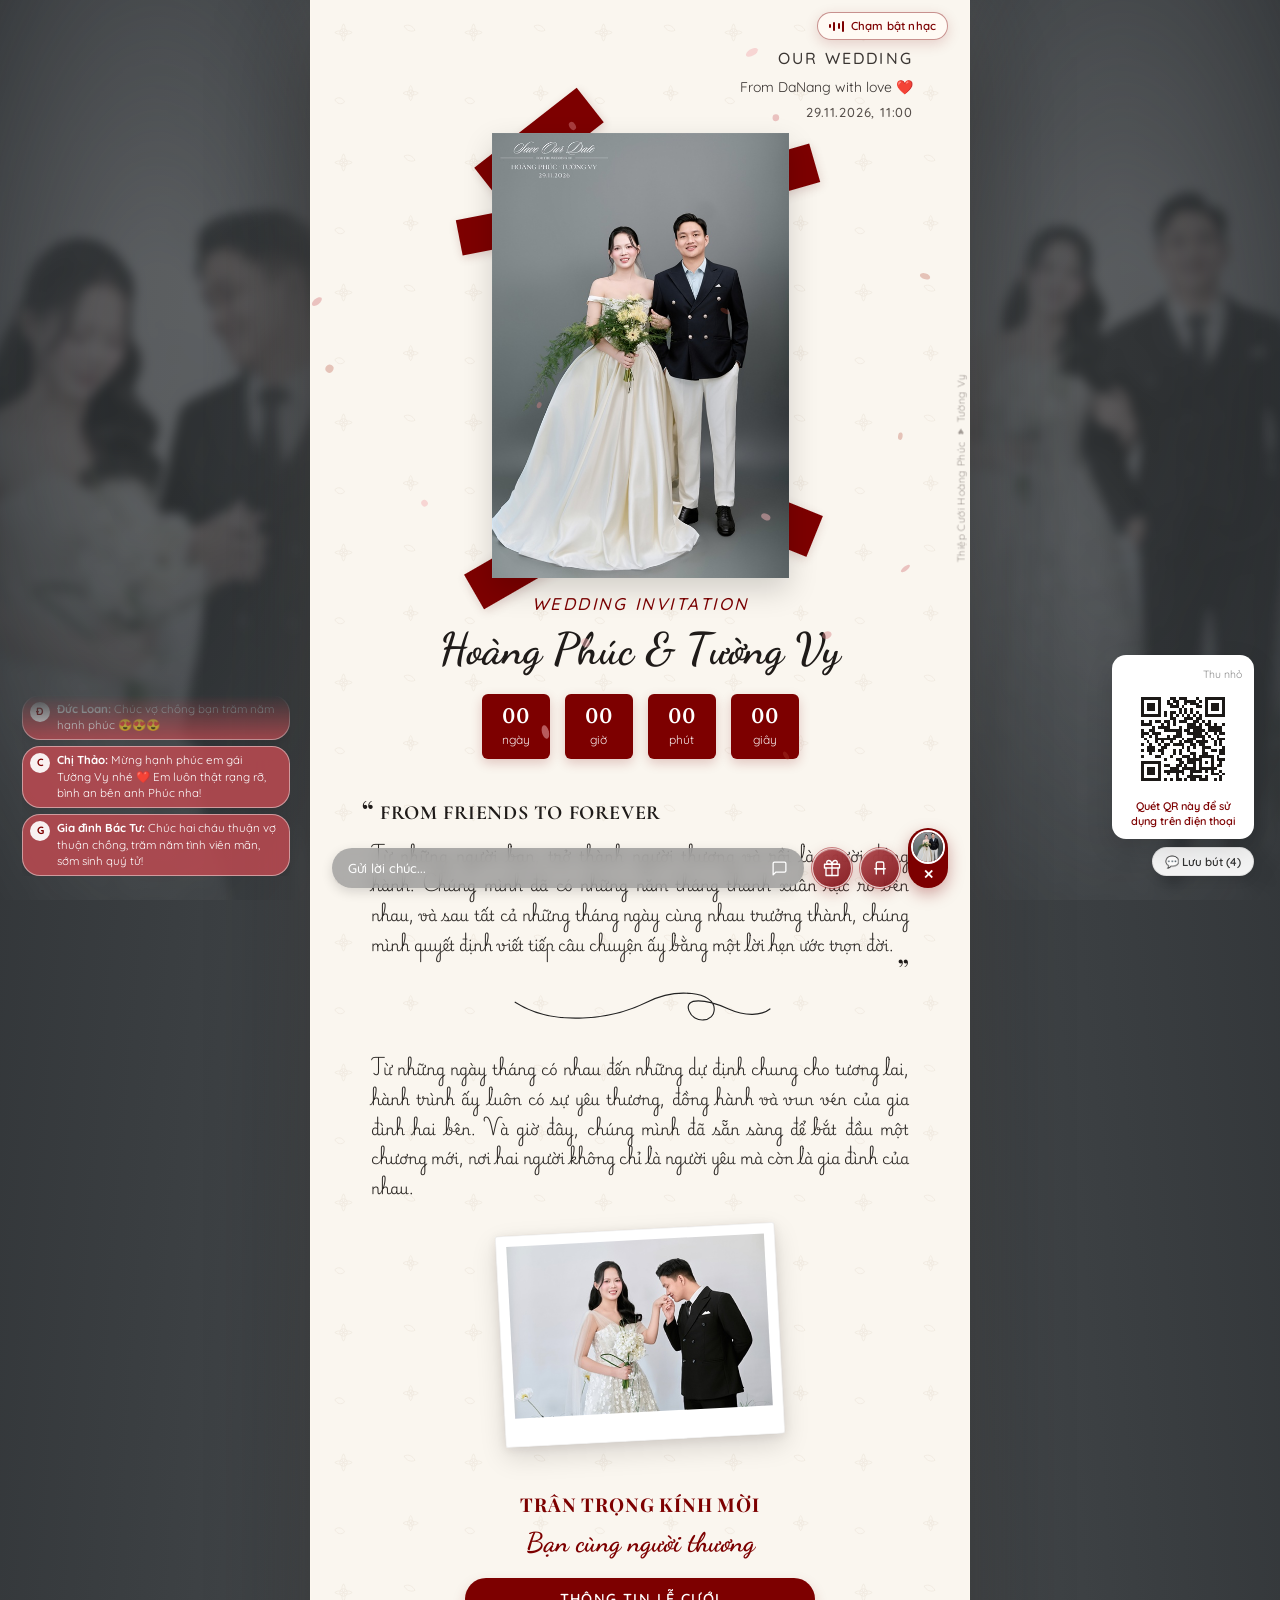
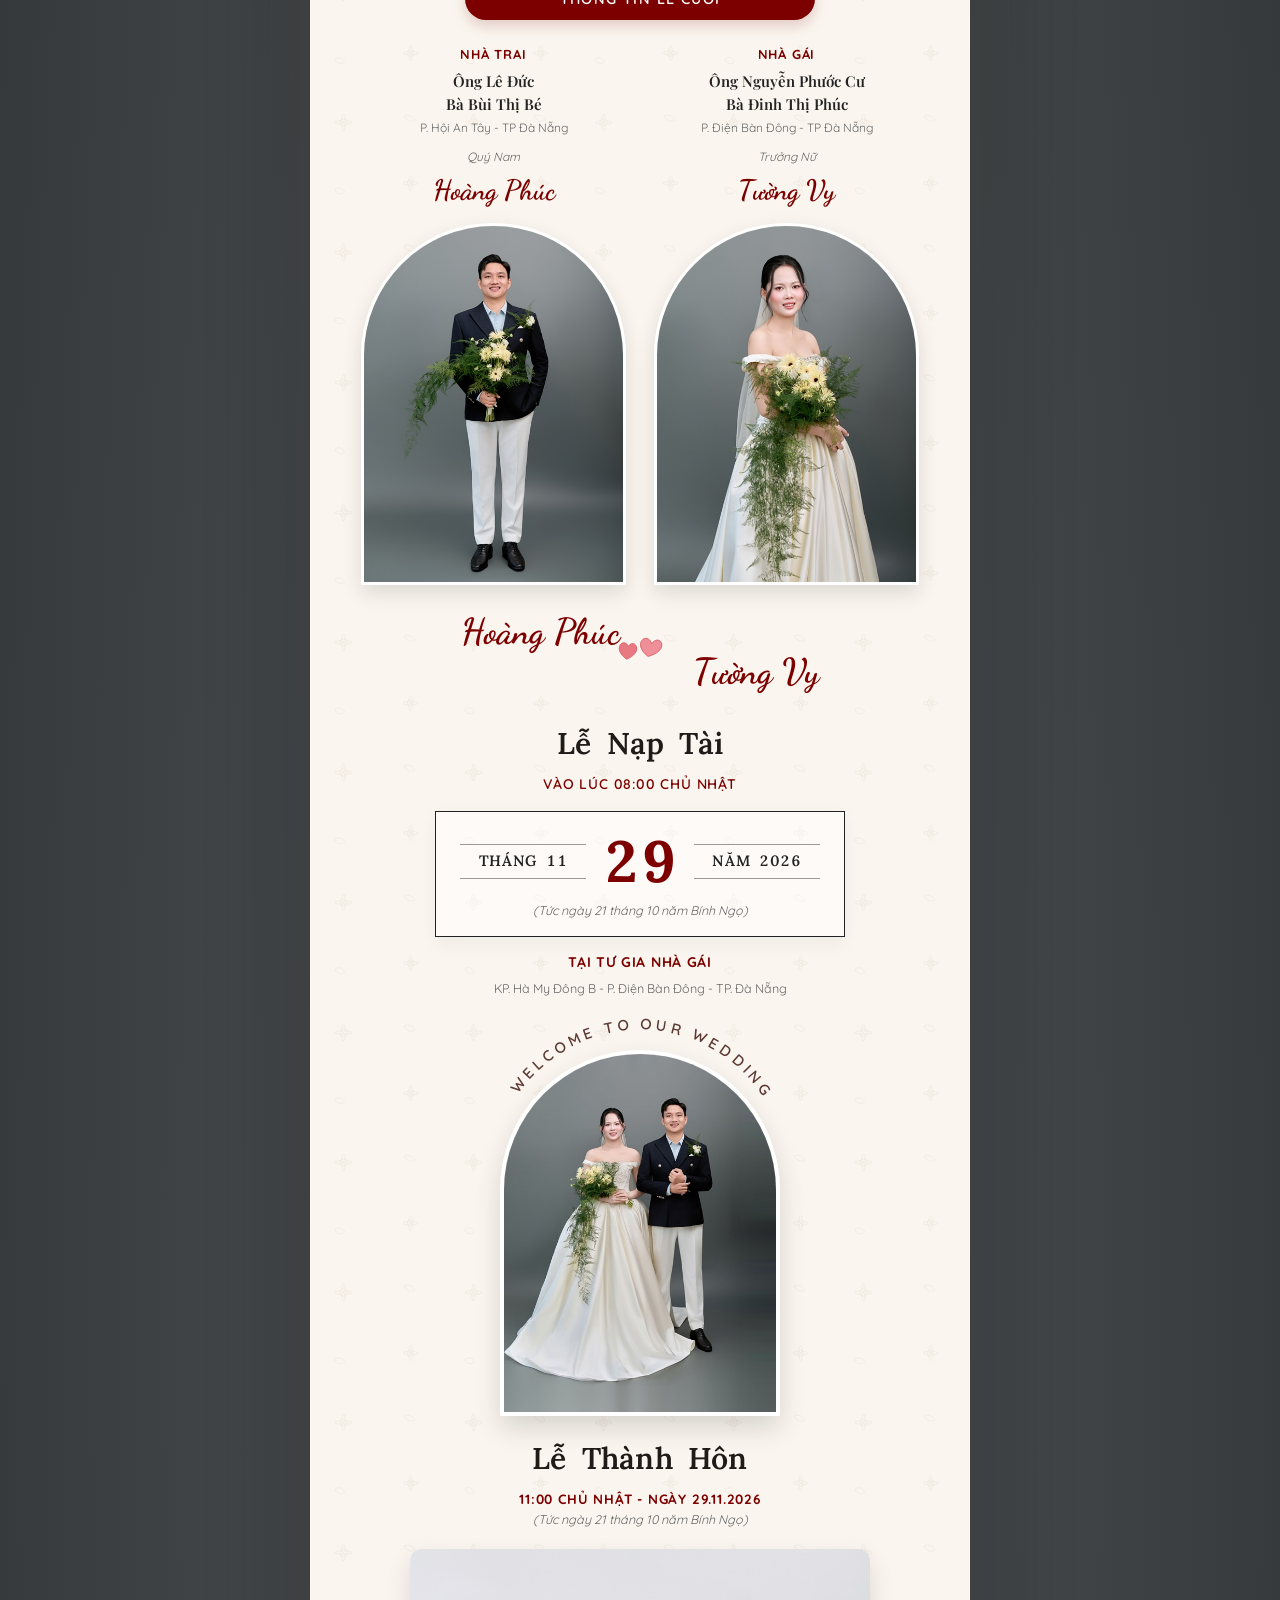
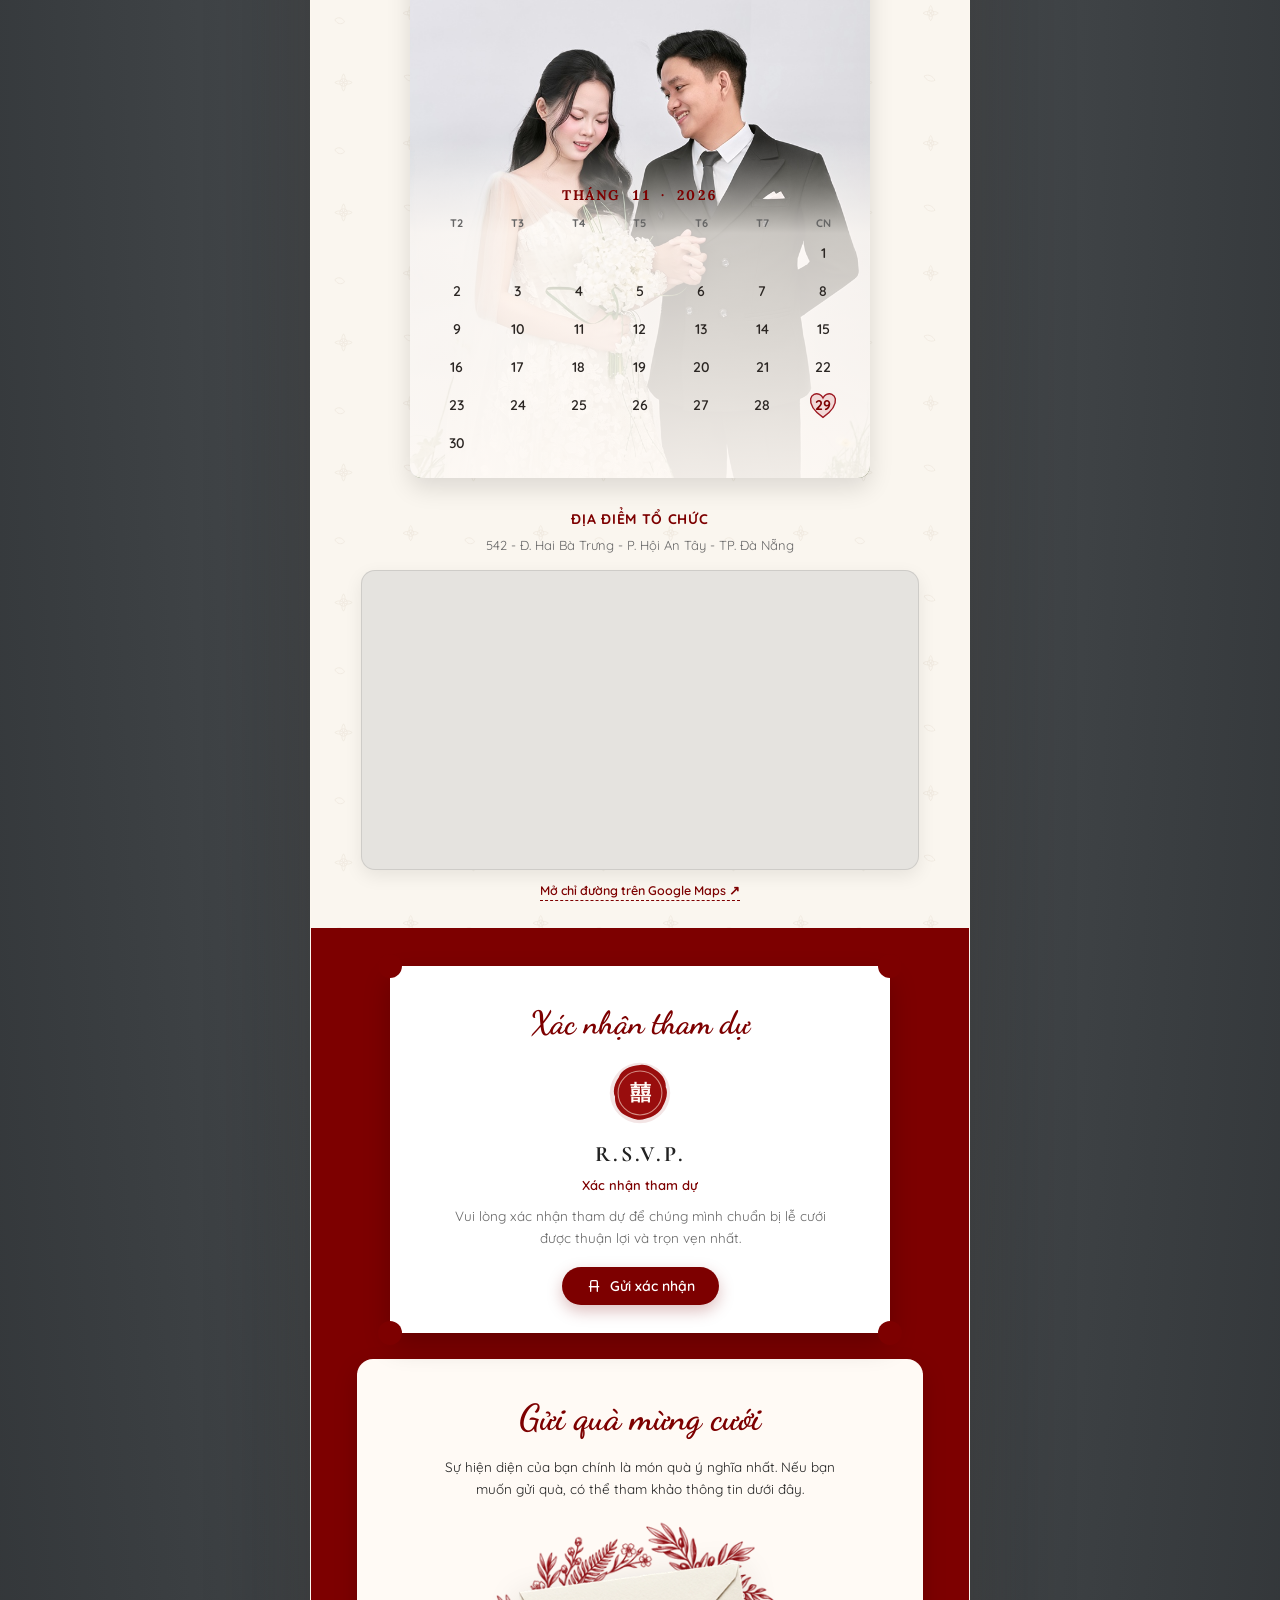
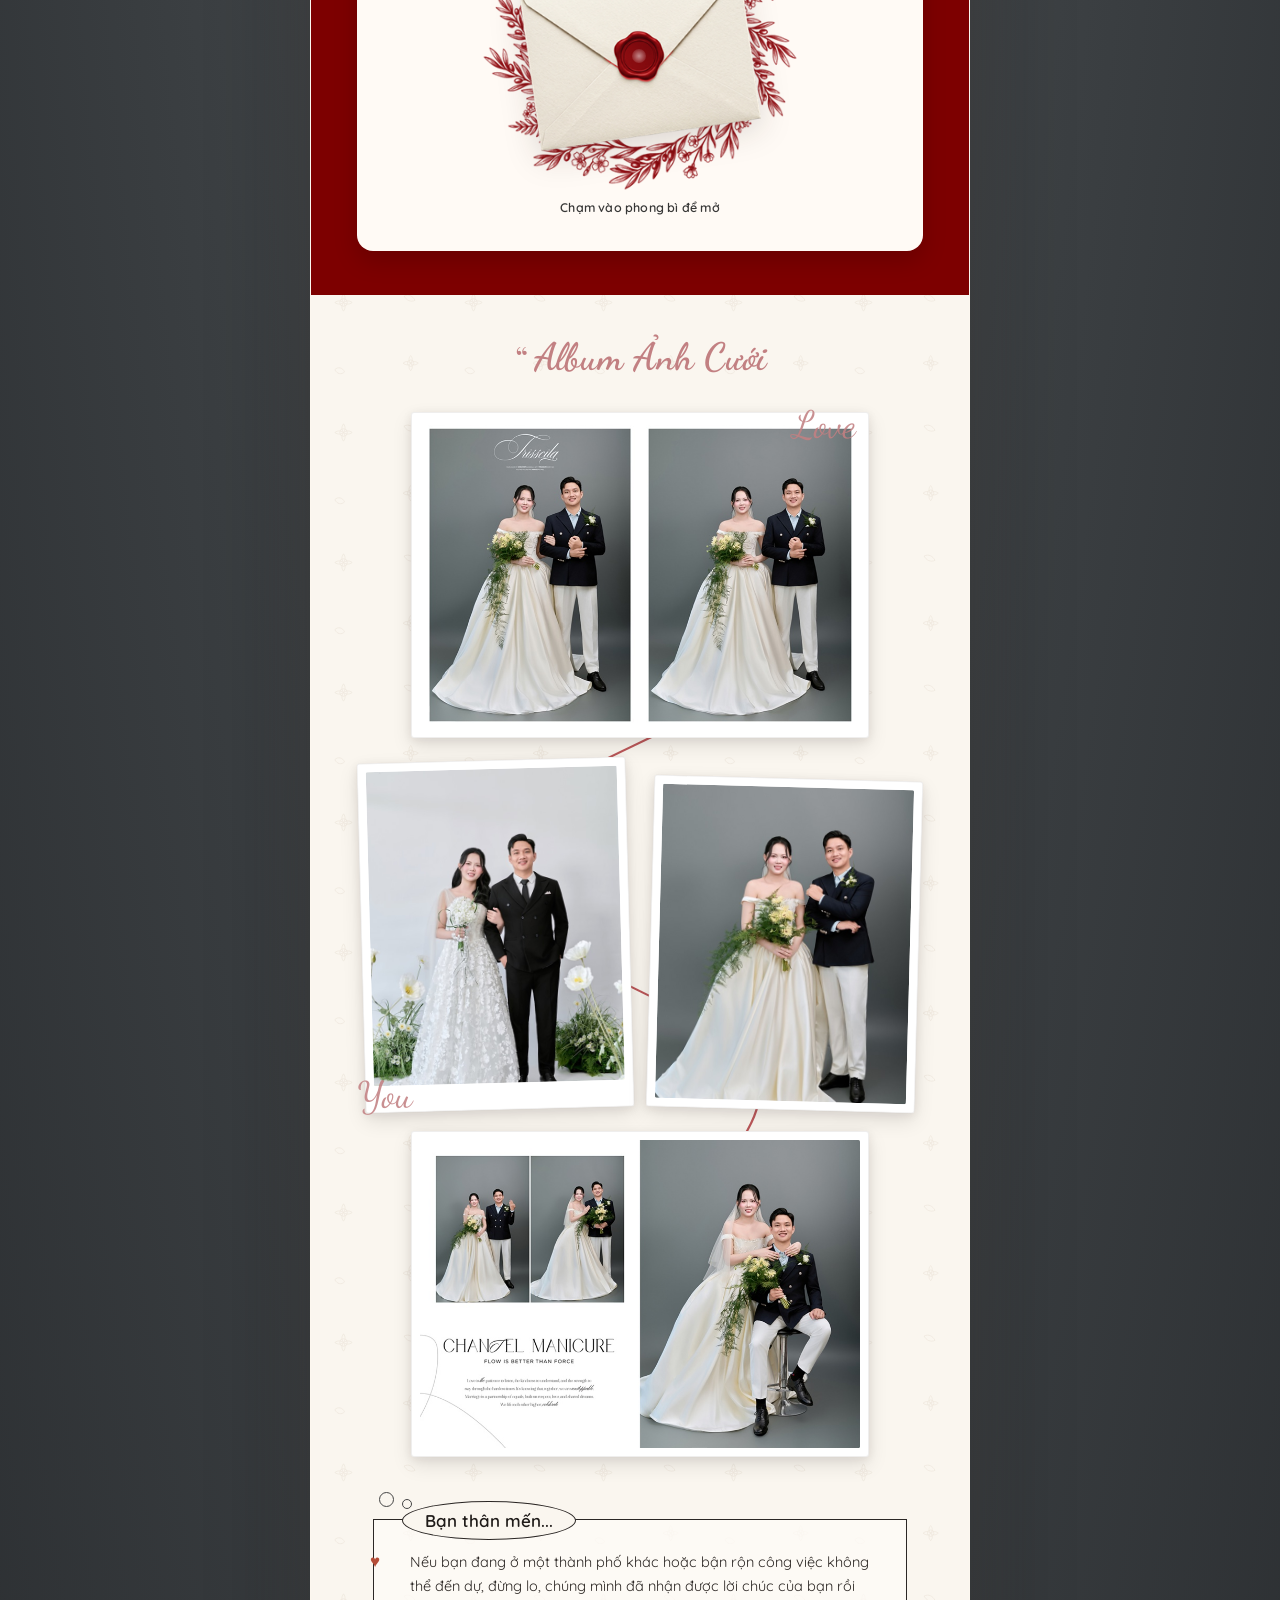
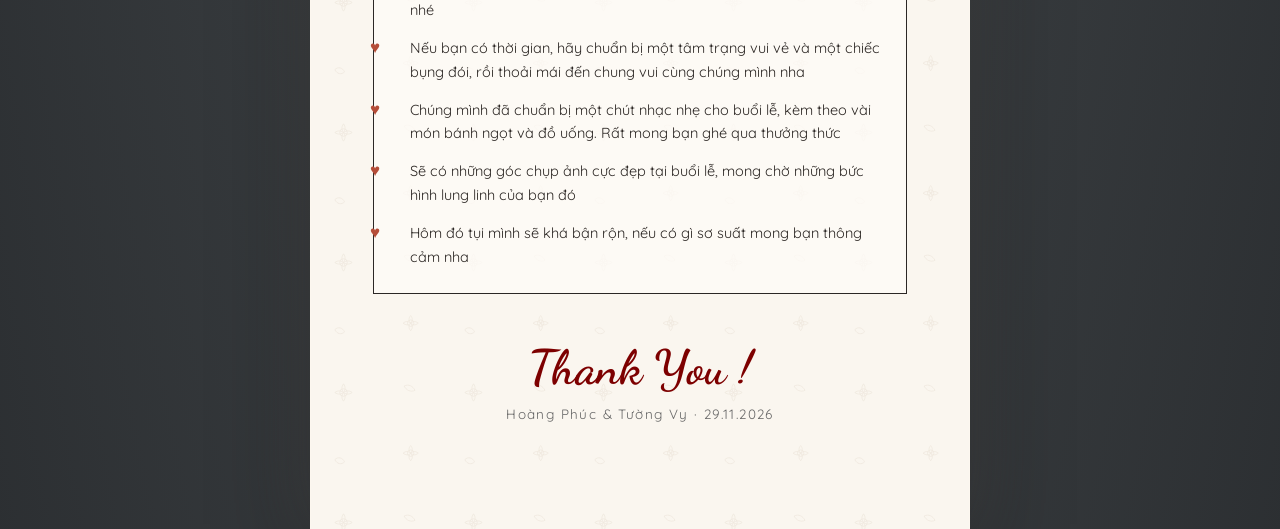
==== index.html @ e2a159fd "push" ====
<!DOCTYPE html>
<html lang="vi">
<head>
  <meta charset="UTF-8">
  <meta name="viewport" content="width=device-width, initial-scale=1.0">
  <title>Thiệp Cưới Online — Lê Hoàng Phúc & Nguyễn Thị Tường Vy</title>
  <meta name="description" content="Trân trọng kính mời bạn đến chung vui trong ngày trọng đại của Lê Hoàng Phúc & Nguyễn Thị Tường Vy.">
  <meta name="robots" content="noindex, nofollow, noarchive">

  <!-- Open Graph -->
  <meta property="og:type" content="website">
  <meta property="og:title" content="Wedding Invitation — Hoàng Phúc & Tường Vy">
  <meta property="og:description" content="Trân trọng kính mời bạn cùng người thương đến chung vui trong ngày hạnh phúc của chúng mình.">
  <meta property="og:image" content="assets/images/hero-anhnen-hd.jpg?v=20261115z20">
  <link rel="icon" type="image/svg+xml" href="data:image/svg+xml,%3Csvg xmlns='http://www.w3.org/2000/svg' viewBox='0 0 64 64'%3E%3Ccircle cx='32' cy='32' r='30' fill='%237d0000'/%3E%3Cpath d='M32 48 C18 39, 12 31, 13 23 C14 17, 20 14, 26 17 C29 18.5, 31 21, 32 23 C33 21, 35 18.5, 38 17 C44 14, 50 17, 51 23 C52 31, 46 39, 32 48 Z' fill='%23fffaf5'/%3E%3C/svg%3E">

  <!-- Google Fonts (Vietnamese-complete Editorial & Calligraphy set) -->
  <link rel="preconnect" href="https://fonts.googleapis.com">
  <link rel="preconnect" href="https://fonts.gstatic.com" crossorigin>
  <link href="https://fonts.googleapis.com/css2?family=Charm:wght@400;700&family=Cormorant+Garamond:ital,wght@0,400;0,500;0,600;0,700;1,400;1,600&family=Dancing+Script:wght@600;700&family=Lora:ital,wght@0,500;0,600;0,700;1,400&family=Playfair+Display:ital,wght@0,400;0,500;0,600;0,700;1,400;1,600&family=Playwrite+VN:wght@200;300;400&family=Quicksand:wght@400;500;600;700&display=swap" rel="stylesheet">

  <!-- Custom Styles -->
  <link rel="stylesheet" href="css/style.css?v=20261119a12">
  <script>
    (function () {
      var root = document.documentElement;
      root.classList.add('has-scroll-anim');
      var params = new URLSearchParams(window.location.search);
      var forcedPreviewMode = params.get('preview') || '';
      function syncDeviceMode() {
        var ua = navigator.userAgent || '';
        var isIOS = /iPhone|iPad|iPod/i.test(ua) || (/Macintosh/i.test(ua) && navigator.maxTouchPoints > 1);
        var isMobileUA = /Android|webOS|BlackBerry|IEMobile|Opera Mini|Mobile|Tablet|Silk/i.test(ua);
        var hasFineHover = window.matchMedia
          ? window.matchMedia('(hover: hover) and (pointer: fine)').matches
          : true;
        var wideEnough = window.innerWidth >= 1024;
        var isNonPcPreview = forcedPreviewMode === 'phone' || forcedPreviewMode === 'ipad';
        var isPcDesktop = !isNonPcPreview && !isIOS && !isMobileUA && hasFineHover && wideEnough;
        root.classList.toggle('is-pc-desktop', isPcDesktop);
      }
      syncDeviceMode();
      window.addEventListener('resize', syncDeviceMode);
      window.addEventListener('message', function (ev) {
        if (ev && ev.data && ev.data.type === 'wedding-preview-mode') {
          forcedPreviewMode = ev.data.mode || '';
          syncDeviceMode();
        }
      });
    })();
  </script>
</head>
<body>

  <!-- Centered Mobile-Frame Backdrop (Desktop #eeeeee, Card 450px #faf6ef) -->
  <div class="page-backdrop">
    <!-- Subtle Desktop Ambient Couple Wings (PC desktop >= 1024px only; never on iPad/iPhone) -->
    <div class="pc-ambient-backdrop" aria-hidden="true">
      <span class="pc-ambient-wing is-left"></span>
      <span class="pc-ambient-wing is-right"></span>
    </div>
    <main class="invitation-card bg-pattern-flower" id="invitation-card">

      <!-- Subtle Falling Petals Canvas -->
      <canvas id="petals-canvas" aria-hidden="true"></canvas>

      <!-- Vertical Edge Watermark -->
      <div class="side-watermark" id="side-watermark" aria-hidden="true">Thiệp Cưới Hoàng Phúc ♥ Tường Vy</div>

      <!-- Fixed Top-Right Floating Audio Pill inside Card Frame -->
      <div class="card-fixed-top">
        <button
          class="audio-pill-btn is-waiting"
          id="btn-audio-pill"
          type="button"
          title="Nhấn để bật hoặc tạm dừng nhạc nền"
          aria-label="Bật nhạc nền"
          aria-pressed="false"
        >
          <span class="audio-bars" id="audio-bars" aria-hidden="true">
            <i></i><i></i><i></i><i></i>
          </span>
          <span class="audio-pill-label" id="audio-pill-label">Chạm bật nhạc</span>
        </button>
      </div>

      <!-- ==================== 1. HERO / COVER ==================== -->
      <section class="section hero-section" id="hero">
        <header class="hero-top-meta">
          <p class="hero-kicker" data-anim="slide-up">OUR WEDDING</p>
          <p class="hero-location-tag" id="hero-location-tag" data-anim="slide-left" data-delay="0.08">From DaNang with love <span class="heart-emoji">❤️</span></p>
          <p class="hero-date-line" id="hero-date-line" data-anim="slide-left" data-delay="0.16">29.11.2026, 11:00</p>
        </header>

        <div class="hero-photo-stage" data-anim="fade-in" data-delay="0.06">
          <!-- Burgundy Angled Scrapbook Ribbons behind portrait -->
          <span class="ribbon-scrap ribbon-1" aria-hidden="true"></span>
          <span class="ribbon-scrap ribbon-2" aria-hidden="true"></span>
          <span class="ribbon-scrap ribbon-3" aria-hidden="true"></span>
          <span class="ribbon-scrap ribbon-4" aria-hidden="true"></span>
          <span class="ribbon-scrap ribbon-5" aria-hidden="true"></span>
          <div class="hero-photo-frame">
            <img id="hero-photo" src="assets/images/hero-anhnen.jpg?v=20261115z20" srcset="assets/images/hero-anhnen.jpg?v=20261115z20 1x, assets/images/hero-anhnen-hd.jpg?v=20261115z20 2x" alt="Ảnh cưới Hoàng Phúc và Tường Vy" decoding="sync">
          </div>
        </div>

        <div class="hero-title-block">
          <p class="hero-invitation-label" id="hero-invitation-label" data-anim="scale-out" data-delay="0.1">WEDDING INVITATION</p>
          <h1 class="hero-couple-names" id="hero-couple-names" data-anim="scale-out" data-delay="0.2">Hoàng Phúc &amp; Tường Vy</h1>
        </div>
      </section>

      <!-- ==================== 2. COUNTDOWN ==================== -->
      <section class="section countdown-music-section" id="countdown-section">
        <div class="countdown-boxes" aria-label="Đếm ngược ngày cưới">
          <div class="cd-pill" data-anim="slide-up" data-delay="0.04">
            <span class="cd-num" id="cd-days">00</span>
            <span class="cd-unit">ngày</span>
          </div>
          <div class="cd-pill" data-anim="slide-up" data-delay="0.1">
            <span class="cd-num" id="cd-hours">00</span>
            <span class="cd-unit">giờ</span>
          </div>
          <div class="cd-pill" data-anim="slide-up" data-delay="0.16">
            <span class="cd-num" id="cd-minutes">00</span>
            <span class="cd-unit">phút</span>
          </div>
          <div class="cd-pill" data-anim="slide-up" data-delay="0.22">
            <span class="cd-num" id="cd-seconds">00</span>
            <span class="cd-unit">giây</span>
          </div>
        </div>
      </section>

      <!-- ==================== 3. LOVE STORY ==================== -->
      <section class="section story-section" id="story">
        <div class="story-header">
          <span class="quote-mark" aria-hidden="true">“</span>
          <h2 class="story-title" id="story-heading">FROM FRIENDS TO FOREVER</h2>
        </div>

        <p class="story-handwriting" id="story-p1"></p>
        <div class="story-end-quote" aria-hidden="true">”</div>

        <!-- Delicate Looped Ribbon Flourish SVG -->
        <div class="story-flourish" aria-hidden="true">
          <svg viewBox="0 0 320 56" fill="none" xmlns="http://www.w3.org/2000/svg">
            <path d="M12 18 C 58 48, 128 38, 168 18 C 204 0, 248 6, 248 26 C 248 42, 224 44, 218 28 C 212 12, 238 14, 265 26 C 285 35, 304 34, 314 26" stroke="#222222" stroke-width="1.35" stroke-linecap="round"/>
          </svg>
        </div>

        <p class="story-handwriting story-handwriting-right" id="story-p2"></p>

        <div class="story-polaroid">
          <div class="polaroid-frame">
            <img id="story-photo" src="assets/images/story-anh1.jpg?v=20261115z20" srcset="assets/images/story-anh1.jpg?v=20261115z20 1x, assets/images/story-anh1-hd.jpg?v=20261115z20 2x" alt="Khoảnh khắc tình yêu">
          </div>
        </div>
      </section>

      <!-- ==================== 4. FAMILY INTRO & COUPLE PORTRAITS ==================== -->
      <section class="section family-section" id="family">
        <div class="salutation-block">
          <h2 class="salutation-main">TRÂN TRỌNG KÍNH MỜI</h2>
          <p class="salutation-sub">Bạn cùng người thương</p>
        </div>

        <div class="burgundy-banner">THÔNG TIN LỄ CƯỚI</div>

        <div class="family-grid">
          <!-- Nhà Trai -->
          <div class="family-col">
            <p class="family-side-label">Nhà trai</p>
            <div class="parents-names">
              <p id="groom-father">Ông Lê Đức</p>
              <p id="groom-mother">Bà Bùi Thị Bé</p>
            </div>
            <p class="family-hometown" id="groom-hometown">P. Hội An Tây - TP Đà Nẵng</p>
            <p class="child-role" id="groom-role">Quý Nam</p>
            <p class="child-script-name" id="groom-short">Hoàng Phúc</p>
            <div class="arch-portrait">
              <img id="groom-photo" src="assets/images/groom-anh2.jpg?v=20261115z20" srcset="assets/images/groom-anh2.jpg?v=20261115z20 1x, assets/images/groom-anh2-hd.jpg?v=20261115z20 2x" alt="Chú rể Hoàng Phúc">
            </div>
          </div>

          <!-- Nhà Gái -->
          <div class="family-col">
            <p class="family-side-label">Nhà gái</p>
            <div class="parents-names">
              <p id="bride-father">Ông Nguyễn Phước Cư</p>
              <p id="bride-mother">Bà Đinh Thị Phúc</p>
            </div>
            <p class="family-hometown" id="bride-hometown">P. Điện Bàn Đông - TP Đà Nẵng</p>
            <p class="child-role" id="bride-role">Trưởng Nữ</p>
            <p class="child-script-name" id="bride-short">Tường Vy</p>
            <div class="arch-portrait">
              <img id="bride-photo" src="assets/images/bride-anh3.jpg?v=20261115z20" srcset="assets/images/bride-anh3.jpg?v=20261115z20 1x, assets/images/bride-anh3-hd.jpg?v=20261115z20 2x" alt="Cô dâu Tường Vy">
            </div>
          </div>
        </div>

        <!-- Diagonal Script Couple Names & Sketch Hearts -->
        <div class="diagonal-couple-block">
          <span class="diag-name diag-left" id="diag-groom">Hoàng Phúc</span>
          <span class="diag-hearts" aria-hidden="true">
            <svg viewBox="0 0 58 34" width="52" height="32" fill="none">
              <path d="M14 27 C7 22, 4 16, 7 11 C10 7, 15 9, 16 13 C18 9, 23 8, 25 13 C27 18, 22 24, 14 27 Z" fill="#e87982" stroke="#d95f6a" stroke-width="1"/>
              <path d="M38 24 C30 18, 27 10, 32 5 C36 2, 41 5, 42 10 C45 5, 51 4, 53 9 C55 15, 49 21, 38 24 Z" fill="#ef8f97" stroke="#d95f6a" stroke-width="1"/>
            </svg>
          </span>
          <span class="diag-name diag-right" id="diag-bride">Tường Vy</span>
        </div>
      </section>

      <!-- ==================== 5. CEREMONY 1: LỄ NẠP TÀI ==================== -->
      <section class="section ceremony-one-section" id="ceremony-1">
        <h2 class="serif-event-title" id="c1-title">Lễ Nạp Tài</h2>
        <p class="crimson-time-upper" id="c1-time">VÀO LÚC 08:00 CHỦ NHẬT</p>

        <div class="editorial-date-box">
          <div class="date-box-row">
            <span class="date-box-side" id="c1-month">THÁNG 11</span>
            <span class="date-box-day" id="c1-day">29</span>
            <span class="date-box-side" id="c1-year">NĂM 2026</span>
          </div>
          <p class="date-box-lunar" id="c1-lunar">(Tức ngày 21 tháng 10 năm Bính Ngọ)</p>
        </div>

        <p class="venue-tag" id="c1-loc-tag">TẠI TƯ GIA NHÀ GÁI</p>
        <p class="ceremony-sub-address" id="c1-address">KP. Hà My Đông B - P. Điện Bàn Đông - TP. Đà Nẵng</p>
      </section>

      <!-- ==================== 6. CEREMONY 2: LỄ THÀNH HÔN & MINI CALENDAR ==================== -->
      <section class="section ceremony-two-section" id="ceremony-2">
        <!-- Arched Photo with Curved Text "WELCOME TO OUR WEDDING" -->
        <div class="arch-welcome-wrap">
          <svg class="curved-arch-text" viewBox="0 0 340 165" aria-hidden="true">
            <defs>
              <path id="welcomeArcPath" d="M 38 156 A 132 132 0 0 1 302 156" />
            </defs>
            <text fill="#5c3932" font-family="'Quicksand', sans-serif" font-size="13.5" font-weight="600" letter-spacing="3.5">
              <textPath href="#welcomeArcPath" startOffset="50.6%" text-anchor="middle">
                WELCOME TO OUR WEDDING
              </textPath>
            </text>
          </svg>
          <div class="arch-welcome-frame">
            <img id="arch-welcome-photo" src="assets/images/welcome-anh4.jpg?v=20261119a4" srcset="assets/images/welcome-anh4.jpg?v=20261119a4 1x, assets/images/welcome-anh4-hd.jpg?v=20261119a4 2x" alt="Welcome to our wedding">
          </div>
        </div>

        <h2 class="serif-event-title" id="c2-title">Lễ Thành Hôn</h2>
        <p class="ceremony-two-time" id="c2-time">11:00 CHỦ NHẬT - NGÀY 29.11.2026</p>
        <p class="ceremony-two-lunar" id="c2-lunar">(Tức ngày 21 tháng 10 năm Bính Ngọ)</p>

        <!-- Photo Card with Monthly Calendar Overlay -->
        <div class="calendar-photo-card">
          <img id="calendar-bg-photo" src="assets/images/calendar-anh5.jpg?v=20261115z20" srcset="assets/images/calendar-anh5.jpg?v=20261115z20 1x, assets/images/calendar-anh5-hd.jpg?v=20261115z20 2x" alt="Lịch ngày cưới">
          <div class="calendar-overlay-wash">
            <div class="calendar-month-header" id="calendar-month-label">THÁNG 11 · 2026</div>
            <div class="calendar-weekdays">
              <span>T2</span><span>T3</span><span>T4</span><span>T5</span><span>T6</span><span>T7</span><span>CN</span>
            </div>
            <div class="calendar-grid" id="wedding-calendar-grid">
              <!-- Populated dynamically by main.js from weddingDateISO -->
            </div>
          </div>
        </div>
      </section>

      <!-- ==================== 7. VENUE MAP ==================== -->
      <section class="section venue-timeline-section" id="venue">
        <p class="venue-tag" id="c2-venue-tag">ĐỊA ĐIỂM TỔ CHỨC</p>
        <p class="venue-address" id="c2-address">542 - Đ. Hai Bà Trưng - P. Hội An Tây - TP. Đà Nẵng</p>

        <div class="map-embed-card">
          <iframe
            id="venue-map-iframe"
            title="Bản đồ địa điểm tổ chức lễ cưới"
            loading="lazy"
            referrerpolicy="no-referrer-when-downgrade"
            src="https://maps.google.com/maps?q=15.8870714,108.3272523&t=&z=16&ie=UTF8&iwloc=&output=embed">
          </iframe>
        </div>
        <a href="https://maps.app.goo.gl/HwzsXEsBa6aCvUHg7" target="_blank" rel="noopener noreferrer" class="map-open-link" id="venue-map-link">
          Mở chỉ đường trên Google Maps ↗
        </a>
      </section>

      <!-- ==================== 8. BURGUNDY BLOCK: RSVP TICKET & GIFT CARDS ==================== -->
      <section class="burgundy-showcase-section" id="rsvp-gift">
        <!-- Scalloped White RSVP Ticket -->
        <div class="rsvp-ticket-card">
          <span class="ticket-notch notch-tl" aria-hidden="true"></span>
          <span class="ticket-notch notch-tr" aria-hidden="true"></span>
          <span class="ticket-notch notch-bl" aria-hidden="true"></span>
          <span class="ticket-notch notch-br" aria-hidden="true"></span>

          <p class="rsvp-script-title">Xác nhận tham dự</p>

          <!-- Red Wax Seal Double Happiness Emblem -->
          <div class="wax-seal-emblem" aria-hidden="true">
            <svg viewBox="0 0 90 90" width="68" height="68" fill="none">
              <circle cx="45" cy="45" r="40" fill="#8b0000" opacity="0.1"/>
              <path d="M45 8 C52 6, 61 11, 66 15 C73 19, 80 28, 79 37 C83 45, 79 56, 75 63 C72 71, 61 78, 52 79 C43 83, 33 78, 25 74 C17 70, 11 60, 12 50 C8 42, 12 31, 17 24 C20 15, 31 9, 45 8 Z" fill="#990d0d"/>
              <circle cx="45" cy="45" r="29" stroke="#f5d5c6" stroke-width="1.4" stroke-opacity="0.65"/>
              <text x="45" y="54" text-anchor="middle" fill="#fffaf5" font-size="28" font-family="serif" font-weight="700">囍</text>
            </svg>
          </div>

          <h3 class="rsvp-code-heading">R.S.V.P.</h3>
          <p class="rsvp-sub-label">Xác nhận tham dự</p>
          <p class="rsvp-helper-text">
            Vui lòng xác nhận tham dự để chúng mình chuẩn bị lễ cưới được thuận lợi và trọn vẹn nhất.
          </p>

          <button type="button" class="rsvp-trigger-btn" id="btn-open-rsvp">
            <svg viewBox="0 0 24 24" width="16" height="16" fill="none" stroke="currentColor" stroke-width="2" stroke-linecap="round" stroke-linejoin="round"><path d="M7 20v-7h10v7"/><path d="M7 13V6a2 2 0 0 1 2-2h6a2 2 0 0 1 2 2v7"/><path d="M5 13h14"/></svg>
            <span>Gửi xác nhận</span>
          </button>
        </div>

        <!-- White Rounded Gift Transfer Card (Sealed Envelope Reveal) -->
        <div class="gift-showcase-card" id="gift-section">
          <h2 class="gift-script-heading">Gửi quà mừng cưới</h2>
          <p class="gift-graceful-note">
            Sự hiện diện của bạn chính là món quà ý nghĩa nhất. Nếu bạn muốn gửi quà, có thể tham khảo thông tin dưới đây.
          </p>

          <div class="gift-envelope-stage" id="gift-envelope-stage">
            <button
              type="button"
              class="gift-envelope-btn"
              id="btn-gift-envelope"
              aria-expanded="false"
              aria-controls="gift-reveal-panel"
              aria-label="Chạm vào phong bì để xem thông tin mừng cưới"
            >
              <span class="gift-envelope-scene" aria-hidden="true">
                <img
                  class="gift-wreath-img"
                  src="assets/images/gift-wreath.png?v=20261118a2"
                  srcset="assets/images/gift-wreath.png?v=20261118a2 1x, assets/images/gift-wreath-hd.png?v=20261118a2 2x"
                  alt=""
                  decoding="async"
                >
                <span class="env-wobble-wrap">
                  <img
                    class="gift-envelope-img"
                    src="assets/images/gift-envelope.png?v=20261118a2"
                    srcset="assets/images/gift-envelope.png?v=20261118a2 1x, assets/images/gift-envelope-hd.png?v=20261118a2 2x"
                    alt=""
                    decoding="async"
                  >
                  <span class="env-seal-ripple">
                    <i></i>
                    <i></i>
                    <b class="env-seal-core"></b>
                  </span>
                </span>
              </span>
              <span class="gift-envelope-hint">Chạm vào phong bì để mở</span>
            </button>
          </div>

          <div class="gift-reveal-panel" id="gift-reveal-panel" hidden>
            <div class="gift-staggered-list" id="gift-cards-inline">
              <!-- Populated dynamically by main.js from WEDDING_CONFIG.gifts -->
            </div>
            <div class="gift-collapse-wrap">
              <button type="button" class="gift-collapse-btn" id="btn-gift-collapse">Đóng phong bì lại</button>
            </div>
          </div>
        </div>
      </section>

      <!-- ==================== 9. PHOTO GALLERY ("ALBUM ẢNH CƯỚI") ==================== -->
      <section class="section album-section" id="album">
        <div class="album-header">
          <span class="album-quote-mark" aria-hidden="true">“</span>
          <h2 class="album-script-title" id="album-title">Album Ảnh Cưới</h2>
        </div>

        <div class="album-collage-wrap">
          <!-- Flowing Red Thread of Fate SVG -->
          <svg class="red-thread-svg" viewBox="0 0 420 960" preserveAspectRatio="none" aria-hidden="true">
            <path d="M210,10 C320,80 390,140 310,230 C230,320 60,340 120,450 C180,560 360,550 280,680 C200,810 80,840 205,945"
                  fill="none" stroke="#a61c22" stroke-width="1.8" stroke-linecap="round" opacity="0.72"/>
          </svg>

          <div class="album-collage-grid" id="album-collage-grid">
            <!-- Populated dynamically by main.js -->
          </div>
        </div>
      </section>

      <!-- ==================== 10. FRIENDLY GUEST NOTE ("BẠN THÂN MẾN...") ==================== -->
      <section class="section friendly-note-section" id="friendly-note">
        <div class="thought-dots" aria-hidden="true">
          <span class="dot-lg"></span>
          <span class="dot-sm"></span>
        </div>

        <div class="friendly-box">
          <div class="friendly-oval-badge" id="friendly-title">Bạn thân mến...</div>
          <ul class="friendly-list" id="friendly-notes-list">
            <!-- Populated dynamically by main.js -->
          </ul>
        </div>
      </section>

      <!-- ==================== 11. CLOSING FOOTER ("THANK YOU !") ==================== -->
      <footer class="closing-footer" id="closing">
        <div class="closing-text-overlay">
          <p class="closing-thankyou">Thank You !</p>
          <p class="closing-names-date" id="closing-names-date">Hoàng Phúc &amp; Tường Vy · 29.11.2026</p>
        </div>
      </footer>

      <!-- ==================== LIVE WISH TICKER & BOTTOM FLOATING TOOLBAR ==================== -->
      <div class="floating-wishes-container" id="floating-wishes-container" aria-live="polite">
        <div class="floating-wishes-list" id="floating-wishes-list">
          <!-- Animated floating wish chips -->
        </div>
      </div>

      <div class="bottom-toolbar-wrap" id="bottom-toolbar-wrap">
        <div class="bottom-toolbar-actions" id="bottom-toolbar-actions">
          <button type="button" class="tb-wish-input" id="btn-open-wish-modal">
            <span>Gửi lời chúc...</span>
            <svg viewBox="0 0 24 24" width="17" height="17" fill="none" stroke="currentColor" stroke-width="1.8" stroke-linecap="round" stroke-linejoin="round"><path d="M21 15a2 2 0 0 1-2 2H7l-4 4V5a2 2 0 0 1 2-2h14a2 2 0 0 1 2 2z"/></svg>
          </button>

          <button type="button" class="tb-circle-btn" id="btn-open-gift-modal" title="Hộp quà yêu thương" aria-label="Hộp quà yêu thương">
            <svg viewBox="0 0 24 24" width="18" height="18" fill="none" stroke="currentColor" stroke-width="1.8" stroke-linecap="round" stroke-linejoin="round"><polyline points="20 12 20 22 4 22 4 12"/><rect x="2" y="7" width="20" height="5"/><line x1="12" y1="22" x2="12" y2="7"/><path d="M12 7H7.5a2.5 2.5 0 0 1 0-5C11 2 12 7 12 7z"/><path d="M12 7h4.5a2.5 2.5 0 0 0 0-5C13 2 12 7 12 7z"/></svg>
          </button>

          <button type="button" class="tb-circle-btn" id="btn-open-rsvp-tb" title="Xác nhận tham dự" aria-label="Xác nhận tham dự">
            <svg viewBox="0 0 24 24" width="18" height="18" fill="none" stroke="currentColor" stroke-width="1.8" stroke-linecap="round" stroke-linejoin="round"><path d="M7 20v-7h10v7"/><path d="M7 13V6a2 2 0 0 1 2-2h6a2 2 0 0 1 2 2v7"/><path d="M5 13h14"/></svg>
          </button>
        </div>

        <button type="button" class="tb-toggle-capsule" id="btn-toggle-toolbar" title="Đóng / Mở thanh công cụ" aria-label="Đóng hoặc mở thanh công cụ">
          <img class="tb-avatar" id="tb-avatar-img" src="assets/images/hero-thumb.jpg?v=20261115z20" srcset="assets/images/hero-thumb.jpg?v=20261115z20 1x, assets/images/hero-thumb-hd.jpg?v=20261115z20 2x" alt="">
          <span class="tb-close-icon" id="tb-toggle-icon">✕</span>
        </button>
      </div>

    </main>

    <!-- Desktop Companion QR Widget (Right bottom corner on desktop) -->
    <aside class="desktop-qr-companion" id="desktop-qr-companion">
      <div class="desktop-qr-card" id="desktop-qr-card">
        <button type="button" class="qr-collapse-btn" id="btn-qr-collapse" title="Thu nhỏ">Thu nhỏ</button>
        <div class="desktop-qr-box" id="desktop-qr-svg"></div>
        <p class="desktop-qr-caption">Quét QR này để sử dụng trên điện thoại</p>
      </div>
      <div class="desktop-helper-actions">
        <button type="button" class="helper-pill-btn" id="btn-open-guestbook-list">
          💬 Lưu bút (<span id="wishes-count-badge">0</span>)
        </button>
      </div>
    </aside>
  </div>

  <!-- ==================== MODAL 1: RSVP (XÁC NHẬN THAM DỰ) ==================== -->
  <div class="modal-overlay" id="modal-rsvp" role="dialog" aria-modal="true" aria-labelledby="rsvp-modal-title">
    <div class="modal-sheet">
      <div class="modal-header">
        <h3 class="modal-title" id="rsvp-modal-title">Xác nhận tham dự</h3>
        <button type="button" class="modal-close-btn" data-close-modal="modal-rsvp" aria-label="Đóng">✕</button>
      </div>
      <p class="modal-subtitle">
        Rất mong quý khách cho biết trước ý định tham dự để chúng tôi chuẩn bị lễ cưới được thuận lợi.
      </p>

      <form id="rsvp-form" class="minimal-form">
        <div class="rsvp-choice-row">
          <label class="rsvp-choice-card">
            <input type="radio" name="rsvp-status" value="yes" checked>
            <span class="choice-content">
              <svg viewBox="0 0 24 24" width="18" height="18" fill="none" stroke="currentColor" stroke-width="1.8"><path d="M7 20v-7h10v7"/><path d="M7 13V6a2 2 0 0 1 2-2h6a2 2 0 0 1 2 2v7"/><path d="M5 13h14"/></svg>
              <span>Tham dự được</span>
            </span>
            <span class="choice-radio-dot"></span>
          </label>

          <label class="rsvp-choice-card">
            <input type="radio" name="rsvp-status" value="no">
            <span class="choice-content">
              <svg viewBox="0 0 24 24" width="18" height="18" fill="none" stroke="currentColor" stroke-width="1.8"><path d="M7 20v-7h10v7"/><path d="M7 13V6a2 2 0 0 1 2-2h6a2 2 0 0 1 2 2v7"/><line x1="3" y1="3" x2="21" y2="21"/></svg>
              <span>Không thể tham dự</span>
            </span>
            <span class="choice-radio-dot"></span>
          </label>
        </div>

        <div class="field-group">
          <label for="rsvp-name">Họ tên <span class="req">*</span></label>
          <div class="field-with-side">
            <input type="text" id="rsvp-name" class="underline-input" placeholder="Nhập họ tên" required>
            <div class="side-radios">
              <label class="side-radio">
                <input type="radio" name="rsvp-side" value="Nhà trai">
                <span>Nhà trai</span>
              </label>
              <label class="side-radio">
                <input type="radio" name="rsvp-side" value="Nhà gái" checked>
                <span>Nhà gái</span>
              </label>
            </div>
          </div>
        </div>

        <div class="field-group">
          <label for="rsvp-phone">Số liên hệ</label>
          <input type="tel" id="rsvp-phone" class="underline-input" placeholder="090-1234-5678">
        </div>

        <div class="field-group">
          <label for="rsvp-note">Ghi chú khác</label>
          <textarea id="rsvp-note" rows="3" class="underline-input" placeholder="Nhập nội dung (số người đi cùng, yêu cầu món ăn...)"></textarea>
        </div>

        <button type="submit" class="modal-submit-btn">Gửi đến cô dâu chú rể</button>
      </form>
    </div>
  </div>

  <!-- ==================== MODAL 2: GUESTBOOK / VIẾT LƯU BÚT ==================== -->
  <div class="modal-overlay" id="modal-wish" role="dialog" aria-modal="true" aria-labelledby="wish-modal-title">
    <div class="modal-sheet">
      <div class="modal-header">
        <h3 class="modal-title" id="wish-modal-title">Viết lưu bút</h3>
        <button type="button" class="modal-close-btn" data-close-modal="modal-wish" aria-label="Đóng">✕</button>
      </div>

      <div class="modal-tabs">
        <button type="button" class="modal-tab-btn active" data-wish-tab="write">Gửi lời chúc</button>
        <button type="button" class="modal-tab-btn" data-wish-tab="list">Sổ lưu bút (<span id="modal-wish-count">0</span>)</button>
      </div>

      <div id="wish-tab-write">
        <form id="wish-form" class="minimal-form">
          <div class="field-group">
            <label for="wish-name"><span class="req">*</span> Họ tên</label>
            <input type="text" id="wish-name" class="underline-input" placeholder="Nhập họ tên" required maxlength="60">
          </div>

          <div class="field-group">
            <label for="wish-content"><span class="req">*</span> Nội dung</label>
            <textarea id="wish-content" rows="4" class="underline-input" placeholder="Nhập nội dung (tối đa 500 ký tự)" required maxlength="500"></textarea>
            <div class="char-counter"><span id="wish-char-count">0</span>/500</div>
          </div>

          <button type="submit" class="modal-submit-btn">Hoàn tất</button>
        </form>
      </div>

      <div id="wish-tab-list" class="hidden">
        <div class="saved-wishes-list" id="saved-wishes-list">
          <!-- Populated by main.js -->
        </div>
      </div>
    </div>
  </div>

  <!-- ==================== MODAL 3: GIFT / HỘP QUÀ YÊU THƯƠNG ==================== -->
  <div class="modal-overlay" id="modal-gift" role="dialog" aria-modal="true" aria-labelledby="gift-modal-title">
    <div class="modal-sheet">
      <div class="modal-header">
        <h3 class="modal-title" id="gift-modal-title">Hộp quà yêu thương</h3>
        <button type="button" class="modal-close-btn" data-close-modal="modal-gift" aria-label="Đóng">✕</button>
      </div>
      <p class="modal-subtitle">
        Sự hiện diện của bạn là món quà quý giá nhất đối với chúng mình. Nếu bạn muốn gửi quà mừng từ xa, xin vui lòng xem thông tin bên dưới.
      </p>
      <div class="gift-modal-cards" id="gift-cards-modal">
        <!-- Populated dynamically by main.js -->
      </div>
    </div>
  </div>

  <!-- ==================== MODAL 4: LIGHTBOX GALLERY ==================== -->
  <div class="lightbox-overlay" id="modal-lightbox" role="dialog" aria-modal="true" aria-label="Xem ảnh phóng to">
    <button type="button" class="lb-close" id="lb-close" aria-label="Đóng ảnh">✕</button>
    <button type="button" class="lb-nav lb-prev" id="lb-prev" aria-label="Ảnh trước">‹</button>
    <figure class="lb-figure">
      <img id="lb-img" src="" alt="">
      <figcaption id="lb-caption"></figcaption>
    </figure>
    <button type="button" class="lb-nav lb-next" id="lb-next" aria-label="Ảnh sau">›</button>
  </div>

  <!-- Toast Notification -->
  <div class="toast-notice" id="toast-notice" role="status" aria-live="polite"></div>

  <!-- Scripts -->
  <script src="js/config.js?v=20261119a12"></script>
  <script src="js/qr.js?v=20261119a7"></script>
  <script src="js/audio.js?v=20261118a4"></script>
  <script src="js/main.js?v=20261119a12"></script>
</body>
</html>
---- css/style.css ----
/* ==========================================================================
   THIỆP CƯỚI ONLINE — LÊ HOÀNG PHÚC & NGUYỄN THỊ TƯỜNG VY
   Editorial Minimalist Mobile-Frame Layout (#faf6ef & #7d0000)
   ========================================================================== */

:root {
  --card-max-width: 450px;
  --bg-backdrop: #eeeeee;
  --bg-card: #faf6ef;
  --bg-card-soft: #fffaf5;
  --burgundy: #7d0000;
  --burgundy-deep: #630000;
  --burgundy-soft: #9c2b2b;
  --dusty-rose: #d88386;
  --blush-bubble: rgba(226, 126, 129, 0.84);
  --terracotta: #b54d38;
  --ink-dark: #222222;
  --ink-muted: #666666;
  --ink-light: #8e8a84;
  --border-subtle: rgba(125, 0, 0, 0.14);
  --shadow-card: 0 0 36px rgba(0, 0, 0, 0.08);
  --shadow-float: 0 8px 24px rgba(0, 0, 0, 0.12);

  --font-sans: 'Quicksand', -apple-system, BlinkMacSystemFont, sans-serif;
  --font-serif: 'Playfair Display', 'Cormorant Garamond', Georgia, serif;
  --font-editorial: 'Cormorant Garamond', 'Playfair Display', Georgia, serif;
  --font-num-serif: 'Lora', Georgia, serif;
  --font-script: 'Dancing Script', 'Charm', cursive;
  --font-calligraphy: 'Charm', 'Dancing Script', cursive;
  --font-handwriting: 'Playwrite VN', 'Charm', cursive;
}

*,
*::before,
*::after {
  box-sizing: border-box;
  margin: 0;
  padding: 0;
}

html {
  scroll-behavior: smooth;
  font-size: 16px;
}

body {
  font-family: var(--font-sans);
  background-color: var(--bg-backdrop);
  color: var(--ink-dark);
  line-height: 1.6;
  font-variant-numeric: lining-nums tabular-nums;
  font-feature-settings: "lnum" 1, "tnum" 1;
  -webkit-font-smoothing: antialiased;
  overflow-x: hidden;
}

img {
  display: block;
  max-width: 100%;
}

button,
input,
textarea {
  font-family: inherit;
}

.hidden {
  display: none !important;
}

/* ==========================================================================
   PAGE SHELL & 450PX CENTERED CARD
   ========================================================================== */

.page-backdrop {
  position: relative;
  min-height: 100vh;
  width: 100%;
  background: var(--bg-backdrop);
  display: flex;
  justify-content: center;
}

.pc-ambient-backdrop {
  display: none;
}

html:not(.is-pc-desktop) .pc-ambient-backdrop {
  display: none !important;
}

.invitation-card {
  position: relative;
  z-index: 2;
  width: 100%;
  max-width: var(--card-max-width);
  min-height: 100vh;
  background-color: var(--bg-card);
  box-shadow: var(--shadow-card);
  overflow-x: clip;
  padding-bottom: 0;
}

/* Subtle repeating small floral watermark pattern like NgayChungDoi */
.bg-pattern-flower {
  background-image: url("data:image/svg+xml,%3Csvg xmlns='http://www.w3.org/2000/svg' width='120' height='120' viewBox='0 0 120 120'%3E%3Cg fill='none' stroke='%23cbbba8' stroke-width='0.75' opacity='0.24'%3E%3Ccircle cx='30' cy='30' r='3.5'/%3E%3Cpath d='M30 22c2 3 2 5 0 8-2-3-2-5 0-8zm0 8c3-2 5-2 8 0-3 2-5 2-8 0zm0 0c2 3 2 5 0 8-2-3-2-5 0-8zm0 0c-3-2-5-2-8 0 3 2 5 2 8 0z'/%3E%3Ccircle cx='92' cy='86' r='3'/%3E%3Cpath d='M92 79c2 2.5 2 4.5 0 7-2-2.5-2-4.5 0-7zm0 7c2.5-2 4.5-2 7 0-2.5 2-4.5 2-7 0zm0 0c2 2.5 2 4.5 0 7-2-2.5-2-4.5 0-7zm0 0c-2.5-2-4.5-2-7 0 2.5 2 4.5 2 7 0z'/%3E%3Cpath d='M86 24c4-2 8 0 10 4-4 2-8 0-10-4zM22 92c3-3 7-2 9 2-3 3-7 2-9-2z'/%3E%3C/g%3E%3C/svg%3E");
  background-size: 130px 130px;
}

/* Subtle Falling Petals Canvas */
#petals-canvas {
  position: fixed;
  top: 0;
  left: 50%;
  transform: translateX(-50%);
  width: 100%;
  max-width: var(--card-max-width);
  height: 100vh;
  pointer-events: none;
  z-index: 32;
}

/* Right Edge Vertical Watermark */
.side-watermark {
  position: fixed;
  top: 52%;
  left: calc(50% + var(--card-max-width) / 2 - 17px);
  transform: translateY(-50%) rotate(180deg);
  writing-mode: vertical-rl;
  font-size: 10.5px;
  letter-spacing: 0.4px;
  color: rgba(55, 45, 40, 0.45);
  pointer-events: none;
  z-index: 35;
  user-select: none;
  white-space: nowrap;
}

@media (max-width: 599px) {
  .side-watermark {
    left: auto;
    right: 5px;
  }
}

/* Fixed Top-Right Audio Pill */
.card-fixed-top {
  position: fixed;
  top: 12px;
  left: 50%;
  transform: translateX(-50%);
  width: 100%;
  max-width: var(--card-max-width);
  padding: 0 14px;
  display: flex;
  justify-content: flex-end;
  pointer-events: none;
  z-index: 48;
}

.audio-pill-btn {
  pointer-events: auto;
  border: 1.5px solid transparent;
  background: rgba(96, 90, 86, 0.8);
  backdrop-filter: blur(8px);
  color: #ffffff;
  font-family: inherit;
  font-size: 11.5px;
  font-weight: 600;
  letter-spacing: 0.15px;
  white-space: nowrap;
  border-radius: 999px;
  height: 28px;
  padding: 0 11px;
  gap: 7px;
  display: inline-flex;
  align-items: center;
  justify-content: center;
  cursor: pointer;
  box-shadow: 0 3px 10px rgba(0, 0, 0, 0.14);
  transition: background-color 0.25s ease, color 0.25s ease, border-color 0.25s ease, transform 0.2s ease;
}

.audio-pill-btn:hover {
  background: var(--burgundy);
  color: #ffffff;
  border-color: transparent;
  transform: scale(1.04);
}

.audio-pill-btn.is-waiting {
  background: rgba(255, 250, 245, 0.94);
  color: var(--burgundy);
  border-color: rgba(125, 0, 0, 0.42);
  box-shadow: 0 4px 14px rgba(125, 0, 0, 0.16);
  animation: audioWaitPulse 2s ease-out infinite;
}

.audio-pill-btn.is-waiting .audio-bars i {
  background: var(--burgundy);
}

.audio-pill-btn.is-waiting:hover {
  background: var(--burgundy);
  color: #ffffff;
  border-color: transparent;
}

.audio-pill-btn.is-waiting:hover .audio-bars i {
  background: #ffffff;
}

.audio-pill-btn.is-playing {
  background: rgba(125, 0, 0, 0.9);
  color: #ffffff;
  border-color: transparent;
  animation: audioHaloPulse 2.2s ease-out infinite;
}

.audio-pill-label {
  line-height: 1;
}

@keyframes audioWaitPulse {
  0% { box-shadow: 0 0 0 0 rgba(125, 0, 0, 0.3); }
  70% { box-shadow: 0 0 0 8px rgba(125, 0, 0, 0); }
  100% { box-shadow: 0 0 0 0 rgba(125, 0, 0, 0); }
}

@keyframes audioHaloPulse {
  0% { box-shadow: 0 0 0 0 rgba(125, 0, 0, 0.38); }
  70% { box-shadow: 0 0 0 9px rgba(125, 0, 0, 0); }
  100% { box-shadow: 0 0 0 0 rgba(125, 0, 0, 0); }
}

.audio-bars {
  display: inline-flex;
  align-items: center;
  gap: 2.5px;
  height: 14px;
}

.audio-bars i {
  display: block;
  width: 2px;
  height: 4px;
  background: #ffffff;
  border-radius: 2px;
  transition: height 0.2s ease;
}

.audio-bars i:nth-child(2) { height: 9px; }
.audio-bars i:nth-child(3) { height: 6px; }
.audio-bars i:nth-child(4) { height: 11px; }

.audio-pill-btn.is-playing .audio-bars i {
  animation: eqBar 1.2s ease-in-out infinite;
}

.audio-pill-btn.is-playing .audio-bars i:nth-child(1) { animation-delay: 0.1s; }
.audio-pill-btn.is-playing .audio-bars i:nth-child(2) { animation-delay: 0.28s; }
.audio-pill-btn.is-playing .audio-bars i:nth-child(3) { animation-delay: 0.16s; }
.audio-pill-btn.is-playing .audio-bars i:nth-child(4) { animation-delay: 0.4s; }

@keyframes eqBar {
  0%, 100% { height: 3px; }
  50% { height: 14px; }
}

/* Generic Section Spacing & Staggered Scroll Choreography (NgayChungDoi) */
.section {
  padding: 28px 24px;
  position: relative;
}

.has-scroll-anim [data-anim] {
  transition:
    opacity var(--anim-fade-dur, 0.55s) ease-out var(--anim-delay, 0s),
    translate var(--anim-dur, 1.15s) cubic-bezier(0.22, 1, 0.36, 1) var(--anim-delay, 0s),
    scale var(--anim-dur, 1.15s) cubic-bezier(0.22, 1, 0.36, 1) var(--anim-delay, 0s),
    transform 0.2s ease,
    background-color 0.2s ease,
    box-shadow 0.2s ease;
}

.has-scroll-anim [data-anim="slide-up"]:not(.anim-in) {
  opacity: 0;
  translate: 0 28px;
}

.has-scroll-anim [data-anim="slide-down"]:not(.anim-in) {
  opacity: 0;
  translate: 0 -22px;
}

.has-scroll-anim [data-anim="slide-left"]:not(.anim-in) {
  opacity: 0;
  translate: 28px 0;
}

.has-scroll-anim [data-anim="slide-right"]:not(.anim-in) {
  opacity: 0;
  translate: -28px 0;
}

.has-scroll-anim [data-anim="scale-out"] {
  --anim-dur: 1.85s;
  --anim-fade-dur: 0.6s;
}

.has-scroll-anim [data-anim="scale-out"]:not(.anim-in) {
  opacity: 0;
  scale: 1.06;
}

.has-scroll-anim [data-anim="scale-in"]:not(.anim-in) {
  opacity: 0;
  scale: 0.94;
}

.has-scroll-anim [data-anim="fade-in"] {
  --anim-fade-dur: 0.75s;
}

.has-scroll-anim [data-anim="fade-in"]:not(.anim-in) {
  opacity: 0;
}

.has-scroll-anim [data-anim].anim-in {
  opacity: 1;
  translate: 0 0;
  scale: 1;
}

.has-scroll-anim .svg-draw-path {
  transition: stroke-dashoffset 2.1s cubic-bezier(0.22, 1, 0.36, 1);
}

.has-scroll-anim .svg-draw-path.is-drawn {
  stroke-dashoffset: 0 !important;
}

@media (prefers-reduced-motion: reduce) {
  .has-scroll-anim [data-anim],
  .has-scroll-anim .svg-draw-path {
    transition: none !important;
    opacity: 1 !important;
    translate: 0 0 !important;
    scale: 1 !important;
    stroke-dashoffset: 0 !important;
  }
  .cal-heart-badge,
  .desktop-qr-card,
  .audio-pill-btn.is-waiting,
  .audio-pill-btn.is-playing,
  .audio-pill-btn.is-playing .audio-bars i,
  .rsvp-trigger-btn::after,
  .env-wobble-wrap,
  .env-seal-ripple i,
  .env-seal-core,
  .tb-circle-btn,
  .tb-circle-btn::after,
  .tb-circle-btn svg,
  .pc-ambient-wing {
    animation: none !important;
  }
}

/* ==========================================================================
   1. HERO SECTION
   ========================================================================== */

.hero-section {
  padding-top: 46px;
  padding-bottom: 22px;
}

.hero-top-meta {
  text-align: right;
  margin-bottom: 18px;
  padding-right: 6px;
}

.hero-kicker {
  font-size: 16px;
  font-weight: 500;
  letter-spacing: 2.2px;
  color: #3a3532;
}

.hero-location-tag {
  font-size: 14px;
  color: #3a3532;
  margin-top: 4px;
}

.hero-date-line {
  font-size: 13px;
  font-weight: 500;
  letter-spacing: 0.8px;
  color: #554e49;
  margin-top: 4px;
}

/* Hero Photo Stage with Burgundy Scrapbook Ribbons */
.hero-photo-stage {
  position: relative;
  width: 282px;
  margin: 22px auto 26px;
  z-index: 2;
}

.ribbon-scrap {
  position: absolute;
  background: var(--burgundy);
  z-index: 0;
  box-shadow: 0 3px 10px rgba(90, 0, 0, 0.16);
  outline: 1px solid transparent;
  -webkit-backface-visibility: hidden;
  backface-visibility: hidden;
}

.ribbon-1 {
  width: 130px;
  height: 44px;
  top: -10px;
  left: -18px;
  transform: rotate(-38deg);
}

.ribbon-2 {
  width: 118px;
  height: 40px;
  top: 26px;
  right: -28px;
  transform: rotate(-16deg);
}

.ribbon-3 {
  width: 135px;
  height: 36px;
  top: 74px;
  left: -34px;
  transform: rotate(-11deg);
}

.ribbon-4 {
  width: 120px;
  height: 44px;
  bottom: 42px;
  right: -30px;
  transform: rotate(22deg);
}

.ribbon-5 {
  width: 120px;
  height: 40px;
  bottom: -4px;
  left: -26px;
  transform: rotate(-30deg);
}

.hero-photo-frame {
  position: relative;
  z-index: 2;
  background: #ffffff;
  box-shadow: 0 12px 28px rgba(0, 0, 0, 0.16);
  overflow: hidden;
  aspect-ratio: 2 / 3;
}

.hero-photo-frame img {
  width: 100%;
  height: 100%;
  object-fit: cover;
  object-position: top center;
}

.hero-title-block {
  text-align: center;
  margin-top: 12px;
}

.hero-invitation-label {
  font-family: var(--font-sans);
  font-style: italic;
  font-size: 16px;
  font-weight: 500;
  letter-spacing: 2.5px;
  color: var(--burgundy);
  margin-bottom: 6px;
}

.hero-couple-names {
  font-family: var(--font-script);
  font-size: 38px;
  font-weight: 700;
  line-height: 1.2;
  color: #1f1b19;
}

/* ==========================================================================
   2. COUNTDOWN SECTION
   ========================================================================== */

.countdown-music-section {
  padding-top: 8px;
  padding-bottom: 14px;
}

.countdown-boxes {
  display: grid;
  grid-template-columns: repeat(4, 56px);
  justify-content: center;
  gap: 12px;
  margin-bottom: 0;
}

.cd-pill {
  background: var(--burgundy);
  color: #ffffff;
  border-radius: 6px;
  padding: 9px 4px 8px;
  text-align: center;
  box-shadow: 0 4px 12px rgba(125, 0, 0, 0.2);
}

.cd-num {
  display: block;
  font-family: var(--font-num-serif);
  font-size: 18px;
  font-weight: 600;
  line-height: 1.15;
  font-variant-numeric: lining-nums tabular-nums;
  font-feature-settings: "lnum" 1, "tnum" 1;
}

.cd-unit {
  display: block;
  font-size: 12px;
  opacity: 0.92;
  margin-top: 2px;
}

/* ==========================================================================
   3. LOVE STORY SECTION
   ========================================================================== */

.story-section {
  padding-top: 24px;
  padding-bottom: 24px;
}

.story-header {
  display: flex;
  align-items: flex-start;
  gap: 6px;
  margin-bottom: 12px;
}

.quote-mark {
  font-family: var(--font-serif);
  font-size: 32px;
  line-height: 0.9;
  color: #1f1b19;
}

.story-title {
  font-family: var(--font-editorial);
  font-size: 20px;
  font-weight: 700;
  letter-spacing: 0.6px;
  color: #1f1b19;
}

.story-handwriting {
  font-family: var(--font-handwriting);
  font-size: 13.5px;
  font-weight: 300;
  line-height: 2.05;
  color: #2c2825;
  padding: 0 10px;
  text-align: justify;
  text-justify: inter-word;
  text-align-last: left;
}

.story-handwriting-right {
  margin-top: 6px;
}

.story-end-quote {
  text-align: right;
  font-family: var(--font-serif);
  font-size: 30px;
  line-height: 0.8;
  color: #1f1b19;
  padding-right: 10px;
  margin-top: -2px;
}

.story-flourish {
  width: 240px;
  margin: 6px auto 12px;
}

.story-polaroid {
  width: 240px;
  margin: 26px auto 8px;
  transform: rotate(-3deg);
  outline: 1px solid rgba(255, 255, 255, 0.01);
}

.polaroid-frame {
  background: #ffffff;
  padding: 10px 10px 28px;
  border-radius: 3px;
  border: 1px solid rgba(60, 44, 36, 0.08);
  box-shadow: 0 2px 10px rgba(45, 30, 22, 0.08), 0 10px 26px rgba(0, 0, 0, 0.13);
}

.polaroid-frame img {
  width: 100%;
  aspect-ratio: 3 / 2;
  object-fit: cover;
  object-position: center top;
}

/* ==========================================================================
   4. FAMILY INTRO & TWO-COLUMN PARENTS + ARCH PORTRAITS
   ========================================================================== */

.family-section {
  padding-top: 16px;
  padding-bottom: 6px;
  text-align: center;
}

.salutation-block {
  margin-bottom: 14px;
}

.salutation-main {
  font-family: var(--font-serif);
  font-size: 19px;
  font-weight: 700;
  color: var(--burgundy);
  letter-spacing: 0.8px;
}

.salutation-sub {
  font-family: var(--font-script);
  font-size: 27px;
  font-weight: 700;
  color: var(--burgundy);
  margin-top: 2px;
}

.burgundy-banner {
  background: var(--burgundy);
  color: #ffffff;
  font-family: var(--font-sans);
  font-size: 14px;
  font-weight: 600;
  letter-spacing: 1.4px;
  padding: 9px 16px;
  border-radius: 999px;
  margin: 12px auto 24px;
  max-width: 310px;
  box-shadow: 0 6px 14px rgba(125, 0, 0, 0.18);
}

.family-grid {
  display: grid;
  grid-template-columns: 1fr 1fr;
  gap: 14px;
  align-items: stretch;
}

.family-col {
  display: flex;
  flex-direction: column;
  align-items: center;
  text-align: center;
}

.family-side-label {
  font-size: 13px;
  font-weight: 700;
  color: var(--burgundy);
  text-transform: uppercase;
  letter-spacing: 0.8px;
  margin-bottom: 6px;
}

.parents-names {
  font-family: var(--font-serif);
  font-size: 13.5px;
  font-weight: 600;
  color: var(--ink-dark);
  line-height: 1.5;
}

.family-hometown {
  font-size: 11px;
  line-height: 1.45;
  color: var(--ink-muted);
  margin: 4px 0 10px;
  text-wrap: balance;
}

.child-role {
  margin-top: auto;
  font-size: 12px;
  font-style: italic;
  color: var(--ink-muted);
}

.child-script-name {
  font-family: var(--font-script);
  font-size: 25px;
  font-weight: 700;
  color: var(--burgundy);
  margin: 2px 0 10px;
}

.arch-portrait {
  width: 100%;
  aspect-ratio: 3 / 4.1;
  border-radius: 999px 999px 12px 12px;
  overflow: hidden;
  border: 3px solid #ffffff;
  box-shadow: 0 8px 20px rgba(0, 0, 0, 0.12);
  margin-bottom: 0;
}

.arch-portrait img {
  width: 100%;
  height: 100%;
  object-fit: cover;
  object-position: top center;
}

#groom-photo {
  object-position: center bottom;
}

#bride-photo {
  object-position: 50% 65%;
}

/* Diagonal Couple Names & Sketch Hearts */
.diagonal-couple-block {
  position: relative;
  margin: 18px auto 4px;
  max-width: 310px;
  height: 92px;
}

.diag-name {
  font-family: var(--font-script);
  font-size: 32px;
  font-weight: 700;
  color: var(--burgundy);
  position: absolute;
}

.diag-left {
  top: 0;
  left: 6px;
}

.diag-hearts {
  position: absolute;
  left: 50%;
  top: 50%;
  transform: translate(-50%, -45%);
}

.diag-right {
  bottom: 0;
  right: 6px;
}

/* ==========================================================================
   5. CEREMONY 1: LỄ NẠP TÀI & EDITORIAL DATE BOX
   ========================================================================== */

.ceremony-one-section {
  text-align: center;
  padding-top: 8px;
  padding-bottom: 14px;
}

.serif-event-title {
  font-family: 'Lora', 'Playfair Display', Georgia, serif;
  font-size: 27px;
  font-weight: 600;
  letter-spacing: 0.2px;
  color: #1f1b19;
  margin-bottom: 6px;
}

.crimson-time-upper {
  font-size: 14px;
  font-weight: 600;
  letter-spacing: 0.8px;
  color: var(--burgundy);
  text-transform: uppercase;
  margin-bottom: 16px;
}

.editorial-date-box {
  border: 1.5px solid #222222;
  background: rgba(255, 255, 255, 0.45);
  padding: 18px 16px 14px;
  max-width: 320px;
  margin: 0 auto 14px;
  box-shadow: 0 6px 16px rgba(0, 0, 0, 0.05);
}

.date-box-row {
  display: grid;
  grid-template-columns: 1fr auto 1fr;
  align-items: center;
  gap: 10px;
}

.date-box-side {
  font-family: var(--font-num-serif);
  font-size: 13.5px;
  font-weight: 600;
  line-height: 1.25;
  letter-spacing: 0.7px;
  white-space: nowrap;
  color: #222222;
  border-top: 1px solid #999;
  border-bottom: 1px solid #999;
  padding: 7px 0;
  font-variant-numeric: lining-nums tabular-nums;
  font-feature-settings: "lnum" 1, "tnum" 1;
}

.date-box-day {
  font-family: var(--font-num-serif);
  font-size: 48px;
  font-weight: 700;
  color: var(--burgundy);
  line-height: 1;
  padding: 0 6px;
  font-variant-numeric: lining-nums tabular-nums;
  font-feature-settings: "lnum" 1, "tnum" 1;
}

.date-box-lunar {
  font-size: 12.5px;
  font-style: italic;
  color: var(--ink-muted);
  margin-top: 10px;
}

.ceremony-sub-address {
  font-size: 12.5px;
  color: var(--ink-muted);
  margin-top: 4px;
}

/* ==========================================================================
   6. CEREMONY 2: ARCHED CURVED TEXT & MINI CALENDAR OVERLAY
   ========================================================================== */

.ceremony-two-section {
  text-align: center;
  padding-top: 6px;
  padding-bottom: 20px;
}

.arch-welcome-wrap {
  position: relative;
  width: 280px;
  margin: 0 auto 18px;
  padding-top: 26px;
}

.curved-arch-text {
  position: absolute;
  top: -12px;
  left: 50%;
  transform: translateX(-50%);
  width: 310px;
  height: 150px;
  pointer-events: none;
  z-index: 3;
}

.arch-welcome-frame {
  width: 230px;
  height: 300px;
  margin: 0 auto;
  border-radius: 999px 999px 10px 10px;
  overflow: hidden;
  border: 4px solid #ffffff;
  box-shadow: 0 12px 26px rgba(0, 0, 0, 0.14);
}

.arch-welcome-frame img {
  width: 100%;
  height: 100%;
  object-fit: cover;
  object-position: center center;
}

.ceremony-two-time {
  font-size: 13.5px;
  font-weight: 700;
  letter-spacing: 0.8px;
  color: var(--burgundy);
  margin-top: 4px;
}

.ceremony-two-lunar {
  font-size: 12.5px;
  font-style: italic;
  color: var(--ink-muted);
  margin-bottom: 20px;
}

/* Calendar Photo Overlay Card */
.calendar-photo-card {
  position: relative;
  border-radius: 12px;
  overflow: hidden;
  box-shadow: 0 10px 24px rgba(0, 0, 0, 0.12);
  aspect-ratio: 4 / 4.6;
}

.calendar-photo-card img {
  width: 100%;
  height: 100%;
  object-fit: cover;
  object-position: 50% 62%;
}

.calendar-overlay-wash {
  position: absolute;
  inset: auto 0 0 0;
  padding: 46px 18px 18px;
  background: linear-gradient(
    to bottom,
    rgba(255, 250, 245, 0) 0%,
    rgba(255, 250, 245, 0.78) 28%,
    rgba(255, 250, 245, 0.94) 100%
  );
}

.calendar-month-header {
  font-family: var(--font-num-serif);
  font-size: 14px;
  font-weight: 700;
  letter-spacing: 1.6px;
  color: var(--burgundy);
  margin-bottom: 8px;
  font-variant-numeric: lining-nums tabular-nums;
  font-feature-settings: "lnum" 1, "tnum" 1;
}

.calendar-weekdays,
.calendar-grid {
  display: grid;
  grid-template-columns: repeat(7, 1fr);
  gap: 4px;
  text-align: center;
}

.calendar-weekdays span {
  font-size: 11px;
  font-weight: 700;
  color: var(--ink-muted);
  padding-bottom: 4px;
}

.cal-day {
  position: relative;
  height: 30px;
  display: flex;
  align-items: center;
  justify-content: center;
  font-size: 13px;
  font-weight: 600;
  color: #2b2623;
}

.cal-day.is-wedding-day {
  color: var(--burgundy);
  font-weight: 700;
}

.cal-heart-badge {
  position: absolute;
  inset: 0;
  display: flex;
  align-items: center;
  justify-content: center;
  pointer-events: none;
  animation: calHeartPulse 1.4s ease-in-out infinite;
}

@keyframes calHeartPulse {
  0%, 100% {
    transform: scale(1);
    opacity: 1;
  }
  50% {
    transform: scale(1.18);
    opacity: 0.84;
  }
}

.cal-day-num {
  position: relative;
  z-index: 2;
}

/* ==========================================================================
   7. VENUE MAP & HORIZONTAL TIMELINE
   ========================================================================== */

.venue-timeline-section {
  text-align: center;
  padding-top: 10px;
  padding-bottom: 26px;
}

.venue-tag {
  font-size: 14px;
  font-weight: 700;
  letter-spacing: 0.7px;
  color: var(--burgundy);
  text-transform: uppercase;
}

.venue-address {
  font-size: 13px;
  color: var(--ink-muted);
  margin: 4px 0 14px;
}

.map-embed-card {
  border-radius: 10px;
  overflow: hidden;
  border: 1px solid rgba(0, 0, 0, 0.1);
  box-shadow: 0 6px 18px rgba(0, 0, 0, 0.08);
  height: 220px;
  background: #e5e3df;
}

.map-embed-card iframe {
  width: 100%;
  height: 100%;
  border: 0;
}

.map-open-link {
  display: inline-block;
  margin-top: 10px;
  font-size: 12.5px;
  font-weight: 600;
  color: var(--burgundy);
  text-decoration: none;
  border-bottom: 1px dashed var(--burgundy);
}

/* ==========================================================================
   8. BURGUNDY BLOCK: RSVP TICKET & STAGGERED GIFT CARDS
   ========================================================================== */

.burgundy-showcase-section {
  background: var(--burgundy);
  padding: 28px 18px 34px;
  position: relative;
}

.rsvp-ticket-card {
  position: relative;
  background: #ffffff;
  border-radius: 10px;
  padding: 28px 22px 26px;
  text-align: center;
  box-shadow: 0 12px 28px rgba(0, 0, 0, 0.2);
}

.ticket-notch {
  position: absolute;
  width: 24px;
  height: 24px;
  border-radius: 50%;
  background: var(--burgundy);
}

.notch-tl { top: -12px; left: -12px; }
.notch-tr { top: -12px; right: -12px; }
.notch-bl { bottom: -12px; left: -12px; }
.notch-br { bottom: -12px; right: -12px; }

.rsvp-script-title {
  font-family: var(--font-script);
  font-size: 28px;
  font-weight: 700;
  color: var(--burgundy);
  margin-bottom: 10px;
}

.wax-seal-emblem {
  display: flex;
  justify-content: center;
  margin: 4px 0 10px;
}

.rsvp-code-heading {
  font-family: var(--font-editorial);
  font-size: 22px;
  font-weight: 700;
  letter-spacing: 3px;
  color: #222222;
}

.rsvp-sub-label {
  font-size: 13px;
  font-weight: 600;
  color: var(--burgundy);
  margin-top: 2px;
}

.rsvp-helper-text {
  font-size: 13px;
  color: var(--ink-muted);
  margin: 10px auto 18px;
  max-width: 300px;
}

.rsvp-trigger-btn {
  position: relative;
  overflow: hidden;
  display: inline-flex;
  align-items: center;
  gap: 8px;
  background: var(--burgundy);
  color: #ffffff;
  border: none;
  border-radius: 999px;
  padding: 10px 24px;
  font-size: 14px;
  font-weight: 600;
  cursor: pointer;
  box-shadow: 0 6px 16px rgba(125, 0, 0, 0.26);
  transition: transform 0.2s ease, background-color 0.2s ease;
}

.rsvp-trigger-btn::after {
  content: "";
  position: absolute;
  top: -30%;
  left: -45%;
  width: 34%;
  height: 160%;
  background: linear-gradient(105deg, rgba(255, 255, 255, 0) 0%, rgba(255, 255, 255, 0.35) 50%, rgba(255, 255, 255, 0) 100%);
  transform: skewX(-20deg);
  animation: rsvpSheen 5.2s ease-in-out infinite;
  pointer-events: none;
}

@keyframes rsvpSheen {
  0%, 72% { left: -45%; opacity: 0; }
  76% { opacity: 1; }
  100% { left: 135%; opacity: 0; }
}

.rsvp-trigger-btn:hover {
  background: var(--burgundy-deep);
  transform: translateY(-2px);
}

/* Gift Card Container inside Burgundy Band */
.gift-showcase-card {
  background: var(--bg-card-soft);
  border-radius: 16px;
  padding: 26px 18px 28px;
  margin-top: 22px;
  box-shadow: 0 10px 24px rgba(0, 0, 0, 0.16);
}

.gift-script-heading {
  font-family: var(--font-script);
  font-size: 32px;
  font-weight: 700;
  color: var(--burgundy);
  text-align: center;
  margin-bottom: 10px;
}

.gift-showcase-card.is-opened .gift-script-heading {
  margin-bottom: 12px;
}

.gift-graceful-note {
  font-size: 13.5px;
  line-height: 1.6;
  color: var(--ink-dark);
  text-align: center;
  max-width: 390px;
  margin: 0 auto 12px;
}

.gift-envelope-stage {
  display: flex;
  justify-content: center;
  padding: 4px 0 2px;
}

.gift-envelope-stage[hidden] {
  display: none;
}

.gift-envelope-btn {
  appearance: none;
  border: none;
  background: transparent;
  padding: 4px 8px 2px;
  cursor: pointer;
  display: flex;
  flex-direction: column;
  align-items: center;
  gap: 6px;
  color: var(--ink-dark);
  width: min(336px, 100%);
  transition: transform 0.25s cubic-bezier(0.22, 1, 0.36, 1);
}

.gift-envelope-btn:hover {
  transform: translateY(-3px) scale(1.02);
}

.gift-envelope-btn:focus-visible {
  outline: 2px solid var(--ink-dark);
  outline-offset: 6px;
  border-radius: 14px;
}

.gift-envelope-scene {
  position: relative;
  width: 100%;
  aspect-ratio: 4 / 3;
  display: flex;
  align-items: center;
  justify-content: center;
}

.gift-wreath-img {
  width: 100%;
  height: 100%;
  object-fit: contain;
  display: block;
  pointer-events: none;
  user-select: none;
}

.env-wobble-wrap {
  position: absolute;
  width: 78%;
  display: flex;
  align-items: center;
  justify-content: center;
  transform-origin: center center;
  animation: envWobble 2.3s ease-in-out infinite;
  will-change: transform;
}

.gift-envelope-img {
  width: 100%;
  height: auto;
  display: block;
  filter: drop-shadow(0 8px 16px rgba(24, 18, 14, 0.16));
  pointer-events: none;
  user-select: none;
}

@keyframes envWobble {
  0%   { transform: rotate(0deg) translateY(0); }
  8%   { transform: rotate(-4.5deg) translateY(-2px); }
  16%  { transform: rotate(4.5deg) translateY(-2px); }
  24%  { transform: rotate(-3.8deg) translateY(-1px); }
  32%  { transform: rotate(3.4deg) translateY(-1px); }
  40%  { transform: rotate(-2deg) translateY(0); }
  46%  { transform: rotate(1.2deg) translateY(0); }
  52%, 100% { transform: rotate(0deg) translateY(0); }
}

.env-seal-ripple {
  position: absolute;
  left: 49.5%;
  top: 50%;
  width: 44px;
  height: 44px;
  transform: translate(-50%, -50%);
  pointer-events: none;
  display: flex;
  align-items: center;
  justify-content: center;
}

.env-seal-ripple i {
  position: absolute;
  inset: 0;
  border-radius: 50%;
  border: 1.5px solid rgba(156, 20, 26, 0.56);
  background: radial-gradient(
    circle,
    rgba(255, 255, 255, 0) 44%,
    rgba(255, 240, 238, 0.36) 76%,
    rgba(168, 24, 30, 0.2) 100%
  );
  box-shadow: 0 0 10px rgba(156, 20, 26, 0.14);
  opacity: 0;
  animation: envSealRipple 2.1s cubic-bezier(0.18, 0.72, 0.26, 1) infinite;
}

.env-seal-ripple i:nth-child(2) {
  animation-delay: 1.05s;
}

.env-seal-core {
  display: block;
  width: 14px;
  height: 14px;
  border-radius: 50%;
  background: radial-gradient(
    circle,
    rgba(255, 255, 255, 0.52) 0%,
    rgba(255, 255, 255, 0.14) 65%,
    rgba(255, 255, 255, 0) 100%
  );
  animation: envSealCorePulse 2.1s ease-in-out infinite;
}

@keyframes envSealRipple {
  0% {
    transform: scale(0.76);
    opacity: 0.92;
  }
  75% {
    opacity: 0.28;
  }
  100% {
    transform: scale(2.25);
    opacity: 0;
  }
}

@keyframes envSealCorePulse {
  0%, 100% {
    transform: scale(0.85);
    opacity: 0.45;
  }
  50% {
    transform: scale(1.25);
    opacity: 0.85;
  }
}

.gift-envelope-hint {
  font-size: 12.5px;
  font-weight: 600;
  color: var(--ink-dark);
  letter-spacing: 0.2px;
  opacity: 0.9;
}

.gift-reveal-panel[hidden] {
  display: none;
}

.gift-reveal-panel:not([hidden]) {
  margin-top: 14px;
  animation: giftRevealIn 0.35s cubic-bezier(0.22, 1, 0.36, 1) forwards;
}

@keyframes giftRevealIn {
  from {
    opacity: 0;
    transform: translateY(8px);
  }
  to {
    opacity: 1;
    transform: translateY(0);
  }
}

.gift-collapse-wrap {
  margin-top: 18px;
  display: flex;
  justify-content: center;
}

.gift-collapse-btn {
  appearance: none;
  border: 1px solid rgba(125, 0, 0, 0.24);
  background: #ffffff;
  color: var(--burgundy);
  font-family: inherit;
  font-size: 12px;
  font-weight: 600;
  padding: 5px 14px;
  border-radius: 999px;
  cursor: pointer;
  transition: background-color 0.2s ease, color 0.2s ease;
}

.gift-collapse-btn:hover {
  background: var(--burgundy);
  color: #ffffff;
}

.gift-staggered-list {
  display: flex;
  flex-direction: column;
  gap: 20px;
}

.gift-row {
  display: flex;
  align-items: center;
  position: relative;
}

.gift-row.is-reversed {
  flex-direction: row-reverse;
}

.gift-avatar-ring {
  width: 92px;
  height: 92px;
  border-radius: 50%;
  padding: 4px;
  border: 3.5px dashed #e2a4a8;
  background: #ffffff;
  flex-shrink: 0;
  z-index: 2;
  box-shadow: 0 6px 14px rgba(0, 0, 0, 0.1);
}

.gift-avatar-ring img {
  width: 100%;
  height: 100%;
  border-radius: 50%;
  object-fit: cover;
  object-position: top center;
}

.gift-bank-card {
  flex: 1;
  background: #f3f1ee;
  border-radius: 14px;
  padding: 12px 12px 12px 26px;
  margin-left: -18px;
  display: flex;
  align-items: center;
  justify-content: space-between;
  gap: 8px;
  box-shadow: 0 6px 16px rgba(0, 0, 0, 0.08);
  min-width: 0;
}

.gift-row.is-reversed .gift-bank-card {
  margin-left: 0;
  margin-right: -18px;
  padding: 12px 26px 12px 12px;
  flex-direction: row-reverse;
}

.gift-bank-meta {
  flex: 1;
  text-align: center;
  min-width: 0;
}

.gift-role {
  font-family: var(--font-editorial);
  font-size: 16px;
  font-weight: 600;
  color: #222;
}

.gift-owner {
  font-family: var(--font-editorial);
  font-size: 13px;
  font-weight: 700;
  color: #111;
  letter-spacing: 0.3px;
  margin-top: 2px;
  word-break: break-word;
}

.gift-account-line {
  font-size: 11.5px;
  color: #444;
  margin-top: 4px;
}

.gift-copy-chip {
  margin-top: 6px;
  border: 1px solid rgba(125, 0, 0, 0.25);
  background: #ffffff;
  color: var(--burgundy);
  font-size: 10.5px;
  font-weight: 600;
  padding: 2px 10px;
  border-radius: 999px;
  cursor: pointer;
  transition: all 0.2s ease;
}

.gift-copy-chip:hover {
  background: var(--burgundy);
  color: #ffffff;
}

.gift-qr-box {
  width: 72px;
  height: 72px;
  background: #ffffff;
  padding: 4px;
  border-radius: 6px;
  flex-shrink: 0;
  box-shadow: 0 2px 8px rgba(0, 0, 0, 0.08);
  display: flex;
  align-items: center;
  justify-content: center;
}

.gift-qr-box svg,
.gift-qr-box img {
  width: 100%;
  height: 100%;
  object-fit: contain;
}

/* ==========================================================================
   9. PHOTO GALLERY ("ALBUM ẢNH CƯỚI") & RED THREAD
   ========================================================================== */

.album-section {
  padding-top: 32px;
  padding-bottom: 24px;
}

.album-header {
  display: flex;
  align-items: center;
  justify-content: center;
  gap: 6px;
  margin-bottom: 24px;
}

.album-quote-mark {
  font-family: var(--font-serif);
  font-size: 32px;
  color: #c28082;
  line-height: 0.7;
}

.album-script-title {
  font-family: var(--font-script);
  font-size: 34px;
  font-weight: 700;
  color: #c28082;
}

.album-collage-wrap {
  position: relative;
}

.red-thread-svg {
  position: absolute;
  inset: 0;
  width: 100%;
  height: 100%;
  pointer-events: none;
  z-index: 1;
}

.album-collage-grid {
  position: relative;
  z-index: 2;
  display: grid;
  grid-template-columns: 1fr 1fr;
  gap: 16px 14px;
}

.album-tile {
  position: relative;
  cursor: pointer;
  background: #ffffff;
  padding: 6px;
  border-radius: 3px;
  border: 1px solid rgba(60, 44, 36, 0.08);
  box-shadow: 0 2px 10px rgba(45, 30, 22, 0.08), 0 8px 20px rgba(0, 0, 0, 0.1);
  transition: transform 0.28s ease, box-shadow 0.28s ease;
}

.album-tile:hover {
  transform: translateY(-3px) scale(1.015);
  box-shadow: 0 4px 14px rgba(45, 30, 22, 0.1), 0 12px 26px rgba(0, 0, 0, 0.15);
}

.album-tile.is-wide {
  grid-column: 1 / -1;
  width: 82%;
  margin: 0 auto;
}

.album-tile.is-left {
  transform: rotate(-1.5deg);
  outline: 1px solid rgba(255, 255, 255, 0.01);
}

.album-tile.is-right {
  transform: rotate(1.5deg);
  margin-top: 18px;
  outline: 1px solid rgba(255, 255, 255, 0.01);
}

.album-tile img {
  display: block;
  width: 100%;
  aspect-ratio: 4 / 5;
  object-fit: cover;
  object-position: 50% 42%;
  border-radius: 1.5px;
}

.album-tile.is-wide img {
  aspect-ratio: auto;
}

.album-overlay-word {
  position: absolute;
  font-family: var(--font-script);
  font-size: 34px;
  color: rgba(194, 128, 130, 0.88);
  pointer-events: none;
  z-index: 3;
}

.album-word-top {
  top: -18px;
  right: 12px;
}

.album-word-bottom {
  bottom: -14px;
  left: -8px;
}

/* ==========================================================================
   10. FRIENDLY NOTE ("BẠN THÂN MẾN...")
   ========================================================================== */

.friendly-note-section {
  padding-top: 10px;
  padding-bottom: 34px;
}

.thought-dots {
  display: flex;
  align-items: center;
  gap: 8px;
  margin-left: 18px;
  margin-bottom: 10px;
}

.thought-dots span {
  border-radius: 50%;
  border: 1.2px solid #444;
  background: var(--bg-card);
  display: inline-block;
}

.dot-lg { width: 15px; height: 15px; }
.dot-sm { width: 10px; height: 10px; margin-top: 8px; }

.friendly-box {
  position: relative;
  border: 1.2px solid #2b2725;
  background: rgba(255, 253, 249, 0.72);
  padding: 28px 18px 20px 24px;
  margin: 0 12px;
}

.friendly-oval-badge {
  position: absolute;
  top: -19px;
  left: 28px;
  background: var(--bg-card);
  border: 1.2px solid #2b2725;
  border-radius: 50%;
  padding: 5px 22px;
  font-size: 16px;
  font-weight: 600;
  color: #1f1b19;
}

.friendly-list {
  list-style: none;
  display: flex;
  flex-direction: column;
  gap: 14px;
}

.friendly-list li {
  position: relative;
  font-size: 13.5px;
  line-height: 1.65;
  color: #2b2623;
  padding-left: 6px;
}

.friendly-heart-bullet {
  position: absolute;
  left: -34px;
  top: 2px;
  color: var(--terracotta);
  font-size: 17px;
  line-height: 1;
}

/* ==========================================================================
   11. CLOSING FOOTER ("THANK YOU !")
   ========================================================================== */

.closing-footer {
  position: relative;
  width: 100%;
  padding: 4px 24px 236px;
  text-align: center;
}

.closing-text-overlay {
  padding: 0 12px;
}

.closing-thankyou {
  font-family: var(--font-script);
  font-size: 44px;
  font-weight: 700;
  color: var(--burgundy);
  line-height: 1.15;
}

.closing-names-date {
  font-size: 12.5px;
  letter-spacing: 1.4px;
  color: var(--ink-muted);
  margin-top: 8px;
}

/* ==========================================================================
   FLOATING LIVE WISH BUBBLES & BOTTOM DOCKED TOOLBAR
   ========================================================================== */

.floating-wishes-container {
  position: fixed;
  bottom: 66px;
  left: 50%;
  transform: translateX(-50%);
  width: 100%;
  max-width: var(--card-max-width);
  padding: 0 14px 4px;
  pointer-events: none;
  z-index: 42;
  max-height: 165px;
  overflow: hidden;
  mask-image: linear-gradient(to bottom, transparent 0%, #000 28%, #000 100%);
  -webkit-mask-image: linear-gradient(to bottom, transparent 0%, #000 28%, #000 100%);
}

.floating-wishes-list {
  display: flex;
  flex-direction: column;
  align-items: flex-start;
  gap: 6px;
}

.wish-bubble-chip {
  display: inline-flex;
  align-items: flex-start;
  gap: 7px;
  background: rgba(225, 117, 117, 0.56);
  backdrop-filter: blur(4px);
  color: #ffffff;
  font-size: 11.5px;
  line-height: 1.45;
  padding: 5px 12px 5px 7px;
  border-radius: 18px;
  max-width: 85%;
  box-shadow: 0 3px 10px rgba(0, 0, 0, 0.1);
  animation: slideUpWish 0.55s cubic-bezier(0.22, 1, 0.36, 1);
  transition: opacity 0.45s ease, transform 0.45s ease;
}

.wish-bubble-chip.is-fading-out {
  opacity: 0;
  transform: translateY(-10px);
}

.wish-chip-avatar {
  width: 20px;
  height: 20px;
  border-radius: 50%;
  background: rgba(255, 255, 255, 0.92);
  color: var(--burgundy);
  font-size: 10.5px;
  font-weight: 700;
  display: inline-flex;
  align-items: center;
  justify-content: center;
  flex-shrink: 0;
  margin-top: 1px;
}

.wish-bubble-chip strong {
  font-weight: 700;
}

@keyframes slideUpWish {
  from {
    opacity: 0;
    transform: translateY(18px);
  }
  to {
    opacity: 1;
    transform: translateY(0);
  }
}

/* Bottom Docked Toolbar */
.bottom-toolbar-wrap {
  position: fixed;
  bottom: 12px;
  left: 50%;
  transform: translateX(-50%);
  width: 100%;
  max-width: var(--card-max-width);
  padding: 0 14px;
  display: flex;
  align-items: flex-end;
  justify-content: flex-end;
  gap: 8px;
  z-index: 50;
  pointer-events: none;
}

.bottom-toolbar-actions {
  pointer-events: auto;
  flex: 1;
  display: flex;
  align-items: center;
  gap: 8px;
  transition: opacity 0.28s ease, transform 0.28s ease;
}

.bottom-toolbar-wrap.is-collapsed .bottom-toolbar-actions {
  opacity: 0;
  transform: translateX(24px);
  pointer-events: none;
}

.tb-wish-input {
  flex: 1;
  height: 40px;
  border: none;
  border-radius: 999px;
  background: rgba(145, 145, 145, 0.72);
  backdrop-filter: blur(8px);
  color: #ffffff;
  padding: 0 16px;
  display: flex;
  align-items: center;
  justify-content: space-between;
  font-size: 13px;
  font-weight: 500;
  cursor: pointer;
  box-shadow: 0 4px 12px rgba(0, 0, 0, 0.14);
}

.tb-circle-btn {
  position: relative;
  width: 40px;
  height: 40px;
  border-radius: 50%;
  border: 1.5px solid rgba(255, 250, 245, 0.8);
  background: linear-gradient(145deg, rgba(168, 56, 62, 0.88), rgba(128, 16, 22, 0.92));
  backdrop-filter: blur(8px);
  color: #ffffff;
  display: inline-flex;
  align-items: center;
  justify-content: center;
  cursor: pointer;
  flex-shrink: 0;
  box-shadow:
    0 5px 14px rgba(125, 0, 0, 0.26),
    inset 0 1px 0 rgba(255, 255, 255, 0.36);
  transition: background 0.2s ease, border-color 0.2s ease, transform 0.18s cubic-bezier(0.22, 1, 0.36, 1), box-shadow 0.2s ease;
  animation: tbBtnFloat 2.8s ease-in-out infinite;
}

.tb-circle-btn::after {
  content: "";
  position: absolute;
  inset: -2px;
  border-radius: 50%;
  border: 1.5px solid rgba(168, 42, 48, 0.56);
  pointer-events: none;
  animation: tbTapRipple 2.8s cubic-bezier(0.22, 1, 0.36, 1) infinite;
}

.tb-circle-btn svg {
  transition: transform 0.2s ease;
  animation: tbIconNudge 2.8s ease-in-out infinite;
}

#btn-open-rsvp-tb,
#btn-open-rsvp-tb::after,
#btn-open-rsvp-tb svg {
  animation-delay: 1.4s;
}

.tb-circle-btn:hover {
  background: linear-gradient(145deg, var(--burgundy-soft), var(--burgundy));
  border-color: #ffffff;
  transform: translateY(-3px) scale(1.07);
  box-shadow: 0 8px 18px rgba(125, 0, 0, 0.36);
}

.tb-circle-btn:hover svg {
  animation-play-state: paused;
  transform: scale(1.1);
}

.tb-circle-btn:active {
  transform: translateY(0) scale(0.91);
  box-shadow: 0 2px 6px rgba(125, 0, 0, 0.28);
}

@keyframes tbBtnFloat {
  0%, 72%, 100% { transform: translateY(0); }
  12% { transform: translateY(-2.5px) scale(1.03); }
  24% { transform: translateY(0); }
}

@keyframes tbTapRipple {
  0% { transform: scale(1); opacity: 0.72; }
  48% { transform: scale(1.34); opacity: 0; }
  100% { transform: scale(1.34); opacity: 0; }
}

@keyframes tbIconNudge {
  0%, 58%, 100% { transform: rotate(0deg) scale(1); }
  10% { transform: rotate(-10deg) scale(1.1); }
  20% { transform: rotate(9deg) scale(1.12); }
  30% { transform: rotate(-6deg) scale(1.06); }
  40% { transform: rotate(0deg) scale(1); }
}

.tb-toggle-capsule {
  pointer-events: auto;
  border: none;
  background: var(--burgundy);
  color: #ffffff;
  border-radius: 999px;
  width: 40px;
  padding: 2px 2px 7px;
  display: flex;
  flex-direction: column;
  align-items: center;
  gap: 4px;
  cursor: pointer;
  box-shadow: 0 6px 16px rgba(125, 0, 0, 0.34);
  transition: transform 0.2s ease, background-color 0.2s ease, box-shadow 0.2s ease;
}

.tb-toggle-capsule:hover {
  background: var(--burgundy-deep);
  transform: scale(1.04);
}

.tb-avatar {
  width: 34px;
  height: 34px;
  border-radius: 50%;
  object-fit: cover;
  border: 2px solid #ffffff;
}

.tb-close-icon {
  font-size: 13px;
  font-weight: 700;
  line-height: 1;
}

/* ==========================================================================
   DESKTOP QR COMPANION WIDGET
   ========================================================================== */

.desktop-qr-companion {
  position: fixed;
  right: 26px;
  bottom: 24px;
  z-index: 45;
  display: flex;
  flex-direction: column;
  align-items: flex-end;
  gap: 8px;
}

.desktop-qr-card {
  background: #ffffff;
  border-radius: 14px;
  padding: 12px 12px 10px;
  width: 142px;
  text-align: center;
  box-shadow: 0 10px 28px rgba(0, 0, 0, 0.12);
  position: relative;
}

.desktop-qr-card:not(.is-minimized) {
  animation: qrCardFloat 3.2s ease-in-out infinite;
}

.desktop-qr-card:hover {
  animation-play-state: paused;
}

@keyframes qrCardFloat {
  0%, 100% { transform: translateY(0); }
  50% { transform: translateY(-6px); }
}

.desktop-qr-card.is-minimized .desktop-qr-box,
.desktop-qr-card.is-minimized .desktop-qr-caption {
  display: none;
}

.desktop-qr-card.is-minimized {
  width: auto;
  padding: 6px 12px;
}

.qr-collapse-btn {
  border: none;
  background: transparent;
  color: #888;
  font-size: 10.5px;
  cursor: pointer;
  display: block;
  margin-left: auto;
  margin-bottom: 4px;
}

.desktop-qr-box {
  width: 108px;
  height: 108px;
  margin: 0 auto 6px;
}

.desktop-qr-box svg {
  width: 100%;
  height: 100%;
}

.desktop-qr-caption {
  font-size: 11px;
  font-weight: 600;
  color: var(--burgundy);
  line-height: 1.35;
}

.desktop-helper-actions {
  display: flex;
  flex-direction: column;
  align-items: flex-end;
  gap: 6px;
}

.helper-pill-btn {
  border: 1px solid rgba(0, 0, 0, 0.08);
  background: rgba(255, 255, 255, 0.94);
  color: #333;
  font-size: 11.5px;
  font-weight: 600;
  padding: 6px 12px;
  border-radius: 999px;
  cursor: pointer;
  box-shadow: 0 4px 12px rgba(0, 0, 0, 0.08);
  transition: all 0.2s ease;
}

.helper-pill-btn:hover {
  background: var(--burgundy);
  color: #ffffff;
}

html:not(.is-pc-desktop) .desktop-qr-companion {
  display: none;
}

@media (max-width: 1023px), (hover: none), (pointer: coarse) {
  .desktop-qr-companion {
    display: none;
  }
}

/* ==========================================================================
   MODALS (RSVP, WISHES, GIFT, LIGHTBOX, CUSTOMIZER)
   ========================================================================== */

.modal-overlay {
  position: fixed;
  inset: 0;
  background: rgba(0, 0, 0, 0.45);
  backdrop-filter: blur(3px);
  z-index: 200;
  display: flex;
  align-items: center;
  justify-content: center;
  padding: 16px;
  opacity: 0;
  visibility: hidden;
  transition: opacity 0.25s ease, visibility 0.25s ease;
}

.modal-overlay.active {
  opacity: 1;
  visibility: visible;
}

.modal-sheet {
  width: 100%;
  max-width: 416px;
  max-height: 88vh;
  overflow-y: auto;
  background: #ffffff;
  border-radius: 14px;
  padding: 22px 20px 24px;
  box-shadow: 0 24px 54px rgba(0, 0, 0, 0.24);
  transform: translateY(38px) scale(0.98);
  transition: transform 0.36s cubic-bezier(0.22, 1, 0.36, 1);
}

.modal-sheet-wide {
  max-width: 560px;
}

.modal-overlay.active .modal-sheet {
  transform: translateY(0) scale(1);
}

@media (max-width: 520px) {
  .modal-overlay {
    align-items: flex-end;
    padding: 0;
  }

  .modal-sheet {
    max-width: 100%;
    border-radius: 18px 18px 0 0;
    transform: translateY(100%);
  }

  .modal-overlay.active .modal-sheet {
    transform: translateY(0);
  }
}

.modal-header {
  display: flex;
  align-items: center;
  justify-content: center;
  position: relative;
  margin-bottom: 10px;
}

.modal-title {
  font-size: 18px;
  font-weight: 600;
  color: #222;
}

.modal-close-btn {
  position: absolute;
  right: 0;
  top: 50%;
  transform: translateY(-50%);
  border: none;
  background: transparent;
  font-size: 18px;
  color: #666;
  cursor: pointer;
  padding: 4px 6px;
}

.modal-subtitle {
  text-align: center;
  font-size: 13px;
  color: #777;
  margin-bottom: 18px;
  line-height: 1.5;
}

.minimal-form {
  display: flex;
  flex-direction: column;
  gap: 16px;
}

.rsvp-choice-row {
  display: grid;
  grid-template-columns: 1fr 1fr;
  gap: 10px;
}

.rsvp-choice-card {
  border: 1px solid #dcdcdc;
  border-radius: 8px;
  padding: 10px 10px;
  display: flex;
  align-items: center;
  justify-content: space-between;
  gap: 6px;
  cursor: pointer;
  font-size: 12.5px;
  font-weight: 600;
  color: #333;
  transition: border-color 0.2s ease, background-color 0.2s ease;
}

.rsvp-choice-card input {
  display: none;
}

.choice-content {
  display: flex;
  align-items: center;
  gap: 6px;
}

.choice-radio-dot {
  width: 16px;
  height: 16px;
  border-radius: 50%;
  border: 1.5px solid #bbb;
  flex-shrink: 0;
  position: relative;
}

.rsvp-choice-card:has(input:checked) {
  border-color: var(--burgundy);
  background: rgba(125, 0, 0, 0.04);
  color: var(--burgundy);
}

.rsvp-choice-card:has(input:checked) .choice-radio-dot {
  border-color: var(--burgundy);
  background: var(--burgundy);
  box-shadow: inset 0 0 0 3px #ffffff;
}

.field-group label {
  display: block;
  font-size: 12.5px;
  font-weight: 600;
  color: #333;
  margin-bottom: 4px;
}

.req {
  color: #d93025;
}

.field-with-side {
  display: flex;
  align-items: center;
  gap: 10px;
  border-bottom: 1px solid #d9d9d9;
}

.field-with-side .underline-input {
  border-bottom: none;
  flex: 1;
}

.side-radios {
  display: flex;
  align-items: center;
  gap: 10px;
  flex-shrink: 0;
}

.side-radio {
  display: inline-flex;
  align-items: center;
  gap: 4px;
  font-size: 12.5px;
  font-weight: 600;
  cursor: pointer;
  margin-bottom: 0 !important;
}

.side-radio input {
  accent-color: #111;
}

.underline-input {
  width: 100%;
  border: none;
  border-bottom: 1px solid #d9d9d9;
  padding: 8px 2px;
  font-size: 13.5px;
  color: #222;
  background: transparent;
  outline: none;
  resize: vertical;
  transition: border-color 0.2s ease;
}

.underline-input:focus {
  border-bottom-color: var(--burgundy);
}

.char-counter {
  text-align: right;
  font-size: 11px;
  color: #999;
  margin-top: 4px;
}

.modal-submit-btn {
  width: 100%;
  border: none;
  border-radius: 8px;
  background: var(--burgundy);
  color: #ffffff;
  font-size: 14px;
  font-weight: 600;
  padding: 12px 16px;
  cursor: pointer;
  margin-top: 6px;
  transition: background-color 0.2s ease;
}

.modal-submit-btn:hover {
  background: var(--burgundy-deep);
}

/* Modal Tabs (Guestbook Write vs List) */
.modal-tabs {
  display: flex;
  gap: 8px;
  margin-bottom: 16px;
  background: #f4f2ef;
  padding: 4px;
  border-radius: 8px;
}

.modal-tab-btn {
  flex: 1;
  border: none;
  background: transparent;
  padding: 7px 10px;
  border-radius: 6px;
  font-size: 13px;
  font-weight: 600;
  color: #666;
  cursor: pointer;
}

.modal-tab-btn.active {
  background: #ffffff;
  color: var(--burgundy);
  box-shadow: 0 2px 6px rgba(0, 0, 0, 0.08);
}

.saved-wishes-list {
  display: flex;
  flex-direction: column;
  gap: 10px;
  max-height: 320px;
  overflow-y: auto;
}

.saved-wish-item {
  background: #faf6ef;
  border: 1px solid rgba(125, 0, 0, 0.1);
  border-radius: 10px;
  padding: 10px 12px;
}

.saved-wish-author {
  font-size: 13px;
  font-weight: 700;
  color: var(--burgundy);
}

.saved-wish-msg {
  font-size: 13px;
  color: #333;
  margin-top: 3px;
}

/* Gift Modal Cards */
.gift-modal-cards {
  display: flex;
  flex-direction: column;
  gap: 14px;
}

.gift-modal-card {
  display: flex;
  align-items: center;
  justify-content: space-between;
  gap: 12px;
  background: #faf6ef;
  border: 1px solid rgba(125, 0, 0, 0.14);
  border-radius: 12px;
  padding: 12px 14px;
}

.gift-modal-qr {
  width: 88px;
  height: 88px;
  background: #ffffff;
  padding: 4px;
  border-radius: 8px;
  flex-shrink: 0;
}

.gift-modal-qr svg,
.gift-modal-qr img {
  width: 100%;
  height: 100%;
  object-fit: contain;
}

/* Lightbox Overlay */
.lightbox-overlay {
  position: fixed;
  inset: 0;
  background: rgba(12, 10, 10, 0.92);
  z-index: 300;
  display: flex;
  align-items: center;
  justify-content: center;
  padding: 20px;
  opacity: 0;
  visibility: hidden;
  transition: opacity 0.25s ease, visibility 0.25s ease;
}

.lightbox-overlay.active {
  opacity: 1;
  visibility: visible;
}

.lb-figure {
  max-width: 90vw;
  max-height: 85vh;
  text-align: center;
}

.lb-figure img {
  max-width: 100%;
  max-height: 78vh;
  margin: 0 auto;
  border-radius: 8px;
  box-shadow: 0 16px 40px rgba(0, 0, 0, 0.5);
}

.lb-figure figcaption {
  color: #f3ece7;
  font-size: 13.5px;
  margin-top: 10px;
}

.lb-close,
.lb-nav {
  position: fixed;
  border: none;
  background: rgba(255, 255, 255, 0.14);
  color: #ffffff;
  width: 42px;
  height: 42px;
  border-radius: 50%;
  font-size: 24px;
  cursor: pointer;
  display: flex;
  align-items: center;
  justify-content: center;
}

.lb-close { top: 18px; right: 18px; font-size: 18px; }
.lb-prev { left: 16px; top: 50%; transform: translateY(-50%); }
.lb-next { right: 16px; top: 50%; transform: translateY(-50%); }

/* Customizer Grid */
.customizer-grid {
  display: grid;
  grid-template-columns: 1fr 1fr;
  gap: 12px 16px;
}

.customizer-actions {
  grid-column: 1 / -1;
  display: flex;
  flex-wrap: wrap;
  gap: 8px;
  margin-top: 8px;
}

.customizer-actions .modal-submit-btn {
  flex: 1;
  margin-top: 0;
}

.secondary-action-btn {
  border: 1px solid #d0ccc6;
  background: #faf6ef;
  color: #333;
  border-radius: 8px;
  padding: 10px 14px;
  font-size: 13px;
  font-weight: 600;
  cursor: pointer;
}

.secondary-action-btn:hover {
  border-color: var(--burgundy);
  color: var(--burgundy);
}

@media (max-width: 540px) {
  .customizer-grid {
    grid-template-columns: 1fr;
  }
}

/* Toast Notification */
.toast-notice {
  position: fixed;
  top: 22px;
  left: 50%;
  transform: translate(-50%, -18px);
  background: #231f1e;
  color: #ffffff;
  font-size: 13px;
  font-weight: 500;
  padding: 10px 18px;
  border-radius: 999px;
  box-shadow: 0 10px 26px rgba(0, 0, 0, 0.25);
  z-index: 400;
  opacity: 0;
  pointer-events: none;
  transition: opacity 0.25s ease, transform 0.25s ease;
  text-align: center;
  max-width: 90%;
}

.toast-notice.show {
  opacity: 1;
  transform: translate(-50%, 0);
}

/* ==========================================================================
   RESPONSIVE BREAKPOINTS: PHONE, IPAD / TABLET, & PC DESKTOP
   ========================================================================== */

@media (max-width: 1199px) {
  .floating-wishes-container {
    opacity: 0;
    transform: translate(-50%, 10px);
    transition: opacity 0.35s ease, transform 0.35s ease;
    max-height: 122px;
  }

  .floating-wishes-container.is-past-hero {
    opacity: 1;
    transform: translateX(-50%);
  }
}

@media (max-width: 599px) {
  :root {
    --card-max-width: 100%;
    --bg-backdrop: #faf6ef;
  }

  .invitation-card {
    box-shadow: none;
  }

  .bottom-toolbar-wrap {
    bottom: max(12px, env(safe-area-inset-bottom));
    padding: 0 12px;
  }

  .floating-wishes-container {
    bottom: calc(max(12px, env(safe-area-inset-bottom)) + 54px);
    max-height: 112px;
  }

  .wish-bubble-chip {
    font-size: 11px;
    max-width: 88%;
  }
}

@media (max-width: 430px) {
  .section {
    padding-inline: 16px;
  }

  .hero-section {
    padding-top: 48px;
    padding-bottom: 14px;
  }

  .hero-top-meta {
    margin-bottom: 8px;
  }

  .hero-kicker {
    font-size: 14.5px;
  }

  .hero-location-tag {
    font-size: 13px;
  }

  .hero-date-line {
    font-size: 12px;
  }

  .hero-photo-stage {
    width: min(264px, calc(100vw - 72px), 33vh);
    margin: 12px auto 14px;
  }

  .ribbon-1 {
    width: 112px;
    height: 38px;
    top: -8px;
    left: -12px;
  }

  .ribbon-2 {
    width: 104px;
    height: 36px;
    top: 22px;
    right: -18px;
  }

  .ribbon-3 {
    width: 116px;
    height: 32px;
    top: 68px;
    left: -20px;
  }

  .ribbon-4 {
    width: 108px;
    height: 38px;
    bottom: 38px;
    right: -18px;
  }

  .ribbon-5 {
    width: 108px;
    height: 36px;
    bottom: -4px;
    left: -16px;
  }

  .hero-couple-names {
    font-size: clamp(29px, 8.2vw, 37px);
  }

  .gift-showcase-card {
    padding: 22px 12px 24px;
  }

  .gift-avatar-ring {
    width: 74px;
    height: 74px;
    border-width: 3px;
  }

  .gift-qr-box {
    width: 64px;
    height: 64px;
  }

  .gift-bank-card {
    padding: 10px 8px 10px 20px;
    margin-left: -14px;
    gap: 6px;
  }

  .gift-row.is-reversed .gift-bank-card {
    padding: 10px 20px 10px 8px;
    margin-right: -14px;
  }

  .gift-account-line {
    font-size: 11px;
  }
}

@media (max-width: 375px) {
  .hero-section {
    padding-top: 46px;
    padding-bottom: 10px;
  }

  .hero-photo-stage {
    width: min(236px, calc(100vw - 68px), 31vh);
    margin: 10px auto 12px;
  }

  .hero-title-block {
    margin-top: 8px;
  }

  .countdown-boxes {
    grid-template-columns: repeat(4, minmax(50px, 60px));
    gap: 8px;
  }

  .family-grid {
    gap: 10px;
  }

  .parents-names {
    font-size: 12.5px;
  }

  .child-script-name {
    font-size: 22px;
  }

  .diagonal-couple-block {
    max-width: 280px;
    height: 84px;
  }

  .diag-name {
    font-size: 28px;
  }

  .editorial-date-box {
    padding: 14px 12px 12px;
  }

  .date-box-day {
    font-size: 42px;
  }

  .date-box-side {
    font-size: 12.5px;
  }

  .arch-welcome-wrap {
    width: 100%;
    max-width: 268px;
  }

  .curved-arch-text {
    width: min(304px, calc(100vw - 16px));
    height: 144px;
  }

  .album-overlay-word {
    font-size: 30px;
  }

  .album-word-bottom {
    left: -2px;
  }

  .tb-wish-input {
    font-size: 12px;
    padding: 0 12px;
  }

  .tb-circle-btn {
    width: 36px;
    height: 36px;
  }
}

@media (min-width: 600px) {
  :root {
    --card-max-width: 540px;
    --bg-backdrop: #eae2d8;
  }

  .page-backdrop {
    background: radial-gradient(ellipse at top center, #f4ede5 0%, #eae2d8 54%, #dfd5c9 100%);
  }

  .invitation-card {
    box-shadow: 0 12px 48px rgba(48, 22, 16, 0.11);
    border-left: 1px solid rgba(125, 0, 0, 0.06);
    border-right: 1px solid rgba(125, 0, 0, 0.06);
  }

  .section {
    padding-inline: 34px;
  }

  .card-fixed-top,
  .bottom-toolbar-wrap {
    padding: 0 22px;
  }

  .modal-sheet {
    max-width: 460px;
  }
}

@media (min-width: 768px) {
  :root {
    --card-max-width: 600px;
  }

  .section {
    padding-inline: 40px;
  }

  .hero-section {
    padding-top: 46px;
    padding-bottom: 24px;
  }

  .hero-photo-stage {
    width: 310px;
    margin: 22px auto 26px;
  }

  .hero-couple-names {
    font-size: 43px;
  }

  .hero-invitation-label {
    font-size: 17px;
  }

  .countdown-boxes {
    grid-template-columns: repeat(4, 68px);
    gap: 15px;
  }

  .cd-pill {
    padding: 10px 6px 9px;
  }

  .cd-num {
    font-size: 21px;
  }

  .story-handwriting {
    font-size: 14.5px;
  }

  .story-flourish {
    width: 270px;
  }

  .story-polaroid {
    width: 280px;
  }

  .burgundy-banner {
    max-width: 350px;
    font-size: 14.5px;
  }

  .family-grid {
    gap: 24px;
  }

  .parents-names {
    font-size: 15px;
  }

  .family-hometown {
    font-size: 12px;
  }

  .child-script-name {
    font-size: 28px;
  }

  .diagonal-couple-block {
    max-width: 370px;
    height: 98px;
  }

  .diag-name {
    font-size: 36px;
  }

  .serif-event-title {
    font-size: 30px;
  }

  .editorial-date-box {
    max-width: 380px;
    padding: 20px 24px 16px;
  }

  .date-box-day {
    font-size: 54px;
  }

  .date-box-side {
    font-size: 14.5px;
  }

  .arch-welcome-wrap {
    width: 322px;
    padding-top: 30px;
  }

  .curved-arch-text {
    top: -14px;
    width: 356px;
    height: 173px;
  }

  .arch-welcome-frame {
    width: 264px;
    height: 345px;
  }

  .calendar-photo-card {
    max-width: 460px;
    margin: 0 auto;
  }

  .cal-day {
    height: 34px;
    font-size: 14px;
  }

  .map-embed-card {
    height: 270px;
    border-radius: 12px;
  }

  .burgundy-showcase-section {
    padding: 34px 34px 38px;
  }

  .rsvp-ticket-card {
    max-width: 500px;
    margin: 0 auto;
    padding: 32px 28px 28px;
  }

  .rsvp-script-title {
    font-size: 32px;
  }

  .rsvp-helper-text {
    max-width: 380px;
    font-size: 13.5px;
  }

  .gift-showcase-card {
    padding: 30px 24px 32px;
    margin-top: 26px;
  }

  .gift-script-heading {
    font-size: 36px;
  }

  .gift-avatar-ring {
    width: 102px;
    height: 102px;
  }

  .gift-qr-box {
    width: 82px;
    height: 82px;
  }

  .gift-role {
    font-size: 17px;
  }

  .gift-owner {
    font-size: 14px;
  }

  .gift-account-line {
    font-size: 12.5px;
  }

  .album-script-title,
  .album-overlay-word {
    font-size: 38px;
  }

  .album-collage-grid {
    gap: 22px 20px;
  }

  .album-tile {
    padding: 8px;
  }

  .friendly-box {
    padding: 30px 24px 24px 30px;
  }

  .friendly-oval-badge {
    font-size: 17px;
  }

  .friendly-list li {
    font-size: 14.5px;
  }

  .closing-thankyou {
    font-size: 48px;
  }

  .closing-names-date {
    font-size: 13.5px;
  }
}

@media (min-width: 1024px) {
  :root {
    --card-max-width: 620px;
  }

  .section {
    padding-inline: 46px;
  }

  .hero-section {
    padding-top: 46px;
    padding-bottom: 10px;
  }

  .hero-top-meta {
    margin-bottom: 8px;
  }

  .hero-photo-stage {
    width: clamp(230px, 33vh, 330px);
    margin: 10px auto 12px;
  }

  .hero-couple-names {
    font-size: 44px;
  }

  .map-embed-card {
    height: 300px;
    border-radius: 14px;
  }

  .modal-sheet-wide {
    max-width: 580px;
  }
}

/* Dark studio radial backdrop & blurred couple side wings: strictly PC desktop only (never on iPad or iPhone) */
@media (min-width: 1024px) and (hover: hover) and (pointer: fine) {
  html.is-pc-desktop {
    --bg-backdrop: #282b2e;
  }

  html.is-pc-desktop .page-backdrop {
    background: radial-gradient(
      ellipse 78% 92% at 50% 42%,
      #525659 0%,
      #3a3e41 56%,
      #282b2e 100%
    );
  }

  html.is-pc-desktop .pc-ambient-backdrop {
    display: block;
    position: fixed;
    inset: 0;
    pointer-events: none;
    z-index: 1;
    overflow: hidden;
  }

  html.is-pc-desktop .pc-ambient-wing {
    position: absolute;
    top: -4vh;
    width: calc((100vw - var(--card-max-width)) / 2 + 44px);
    height: 108vh;
    background-repeat: no-repeat;
    background-size: cover;
    opacity: 0.24;
    filter: blur(5px) saturate(0.55) brightness(0.92) contrast(1.03);
    transform: translate3d(0, 0, 0) scale(1.04);
    will-change: transform, opacity;
  }

  html.is-pc-desktop .pc-ambient-wing.is-left {
    left: -12px;
    background-image: url("../assets/images/calendar-anh5-hd.jpg?v=20261115z20");
    background-position: 48% 24%;
    -webkit-mask-image: radial-gradient(ellipse 84% 72% at 48% 43%, rgba(0, 0, 0, 0.96) 16%, rgba(0, 0, 0, 0.48) 54%, transparent 90%);
    mask-image: radial-gradient(ellipse 84% 72% at 48% 43%, rgba(0, 0, 0, 0.96) 16%, rgba(0, 0, 0, 0.48) 54%, transparent 90%);
    animation: ambientWingLeft 16s ease-in-out infinite alternate;
  }

  html.is-pc-desktop .pc-ambient-wing.is-right {
    right: -12px;
    background-image: url("../assets/images/album-p1-hd.jpg?v=20261115z20");
    background-position: 50% 24%;
    -webkit-mask-image: radial-gradient(ellipse 84% 72% at 52% 43%, rgba(0, 0, 0, 0.96) 16%, rgba(0, 0, 0, 0.48) 54%, transparent 90%);
    mask-image: radial-gradient(ellipse 84% 72% at 52% 43%, rgba(0, 0, 0, 0.96) 16%, rgba(0, 0, 0, 0.48) 54%, transparent 90%);
    animation: ambientWingRight 19s ease-in-out infinite alternate;
  }

  @keyframes ambientWingLeft {
    0% {
      transform: translate3d(-6px, -8px, 0) scale(1.04);
      opacity: 0.21;
    }
    50% {
      opacity: 0.27;
    }
    100% {
      transform: translate3d(6px, 8px, 0) scale(1.075);
      opacity: 0.23;
    }
  }

  @keyframes ambientWingRight {
    0% {
      transform: translate3d(6px, 8px, 0) scale(1.075);
      opacity: 0.27;
    }
    50% {
      opacity: 0.21;
    }
    100% {
      transform: translate3d(-6px, -8px, 0) scale(1.04);
      opacity: 0.24;
    }
  }

  html.is-pc-desktop .invitation-card {
    box-shadow:
      0 26px 88px rgba(0, 0, 0, 0.45),
      0 0 64px rgba(255, 244, 232, 0.14);
    border-left: 1px solid rgba(255, 248, 240, 0.26);
    border-right: 1px solid rgba(255, 248, 240, 0.26);
  }
}

@media (min-width: 1200px) {
  :root {
    --card-max-width: 660px;
  }

  .section {
    padding-inline: 50px;
  }

  .family-grid {
    gap: 28px;
  }

  .arch-welcome-wrap {
    width: 342px;
    padding-top: 32px;
  }

  .curved-arch-text {
    top: -15px;
    width: 378px;
    height: 183px;
  }

  .arch-welcome-frame {
    width: 280px;
    height: 366px;
  }

  .editorial-date-box {
    max-width: 410px;
  }

  .date-box-day {
    font-size: 58px;
  }

  .date-box-side {
    font-size: 15px;
  }

  .burgundy-showcase-section {
    padding: 38px 46px 44px;
  }

  .gift-avatar-ring {
    width: 108px;
    height: 108px;
  }

  .gift-qr-box {
    width: 88px;
    height: 88px;
  }

  .gift-bank-card {
    padding: 16px 18px 16px 32px;
  }

  .gift-row.is-reversed .gift-bank-card {
    padding: 16px 32px 16px 18px;
  }

  .floating-wishes-container {
    left: 22px;
    bottom: 24px;
    transform: none;
    width: auto;
    max-width: min(290px, calc((100vw - var(--card-max-width)) / 2 - 42px));
    padding: 0;
    max-height: 210px;
  }

  .wish-bubble-chip {
    max-width: 100%;
    background: rgba(190, 74, 82, 0.84);
    border: 1px solid rgba(255, 255, 255, 0.45);
  }

  .closing-footer {
    padding: 12px 24px 104px;
  }
}

@media (min-width: 1400px) {
  :root {
    --card-max-width: 700px;
  }

  .section {
    padding-inline: 54px;
  }

  .hero-couple-names {
    font-size: 46px;
  }

  .floating-wishes-container {
    left: 28px;
    bottom: 28px;
    max-width: min(310px, calc((100vw - var(--card-max-width)) / 2 - 48px));
  }

  .desktop-qr-companion {
    right: 30px;
    bottom: 28px;
  }

  .desktop-qr-card {
    width: 154px;
    padding: 14px 14px 12px;
  }

  .desktop-qr-box {
    width: 118px;
    height: 118px;
  }
}
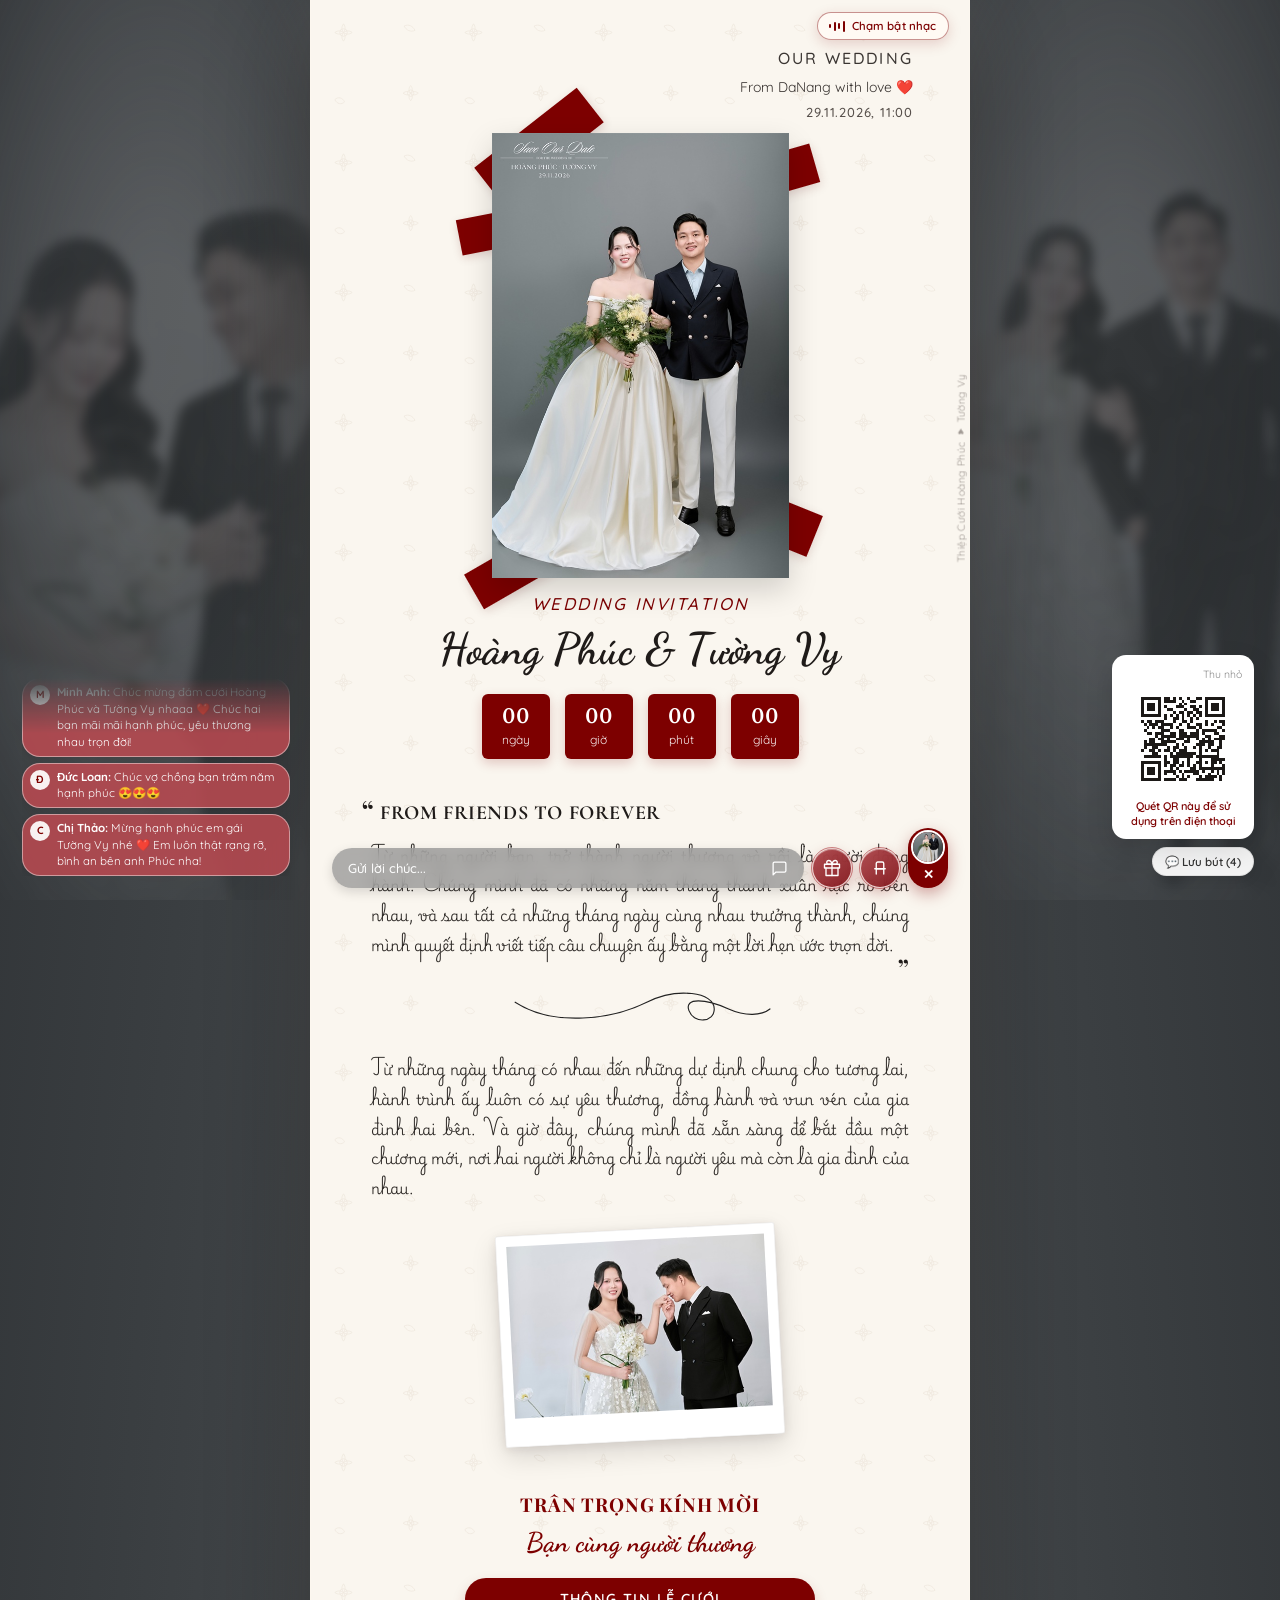
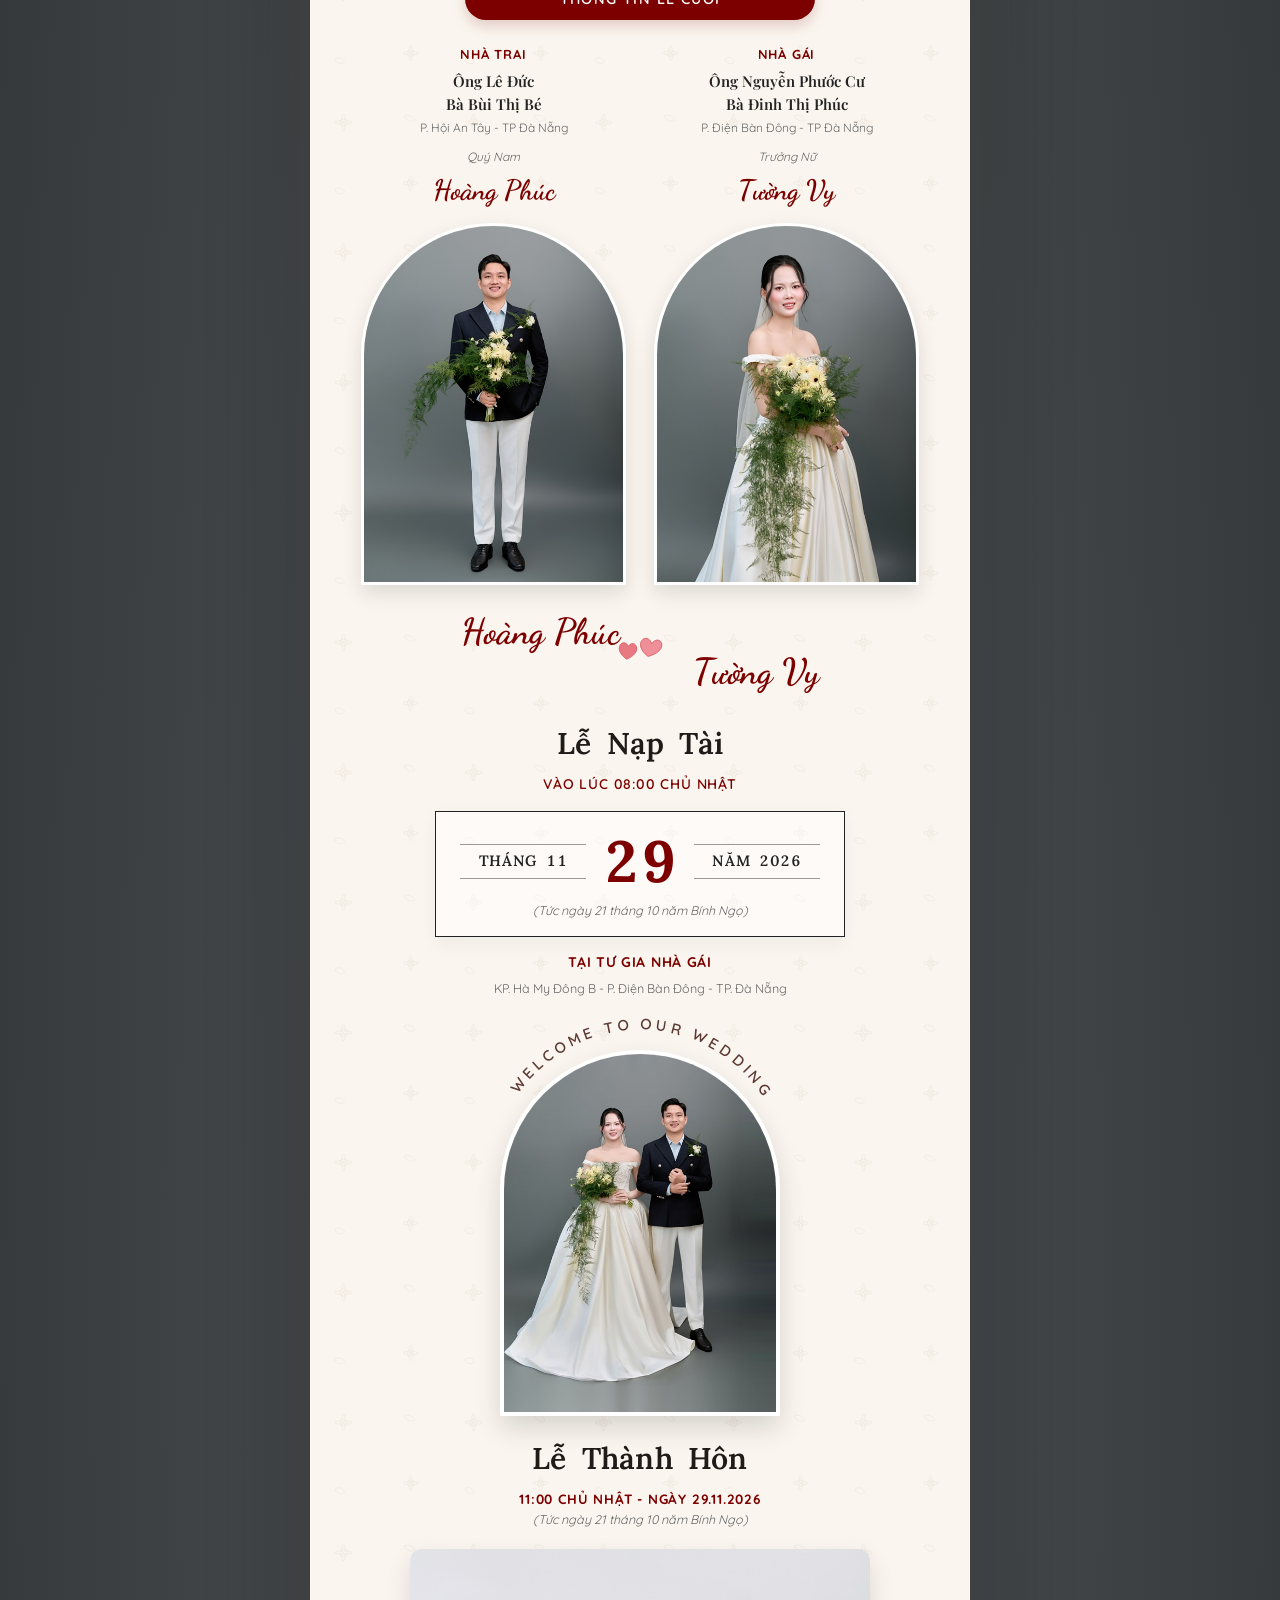
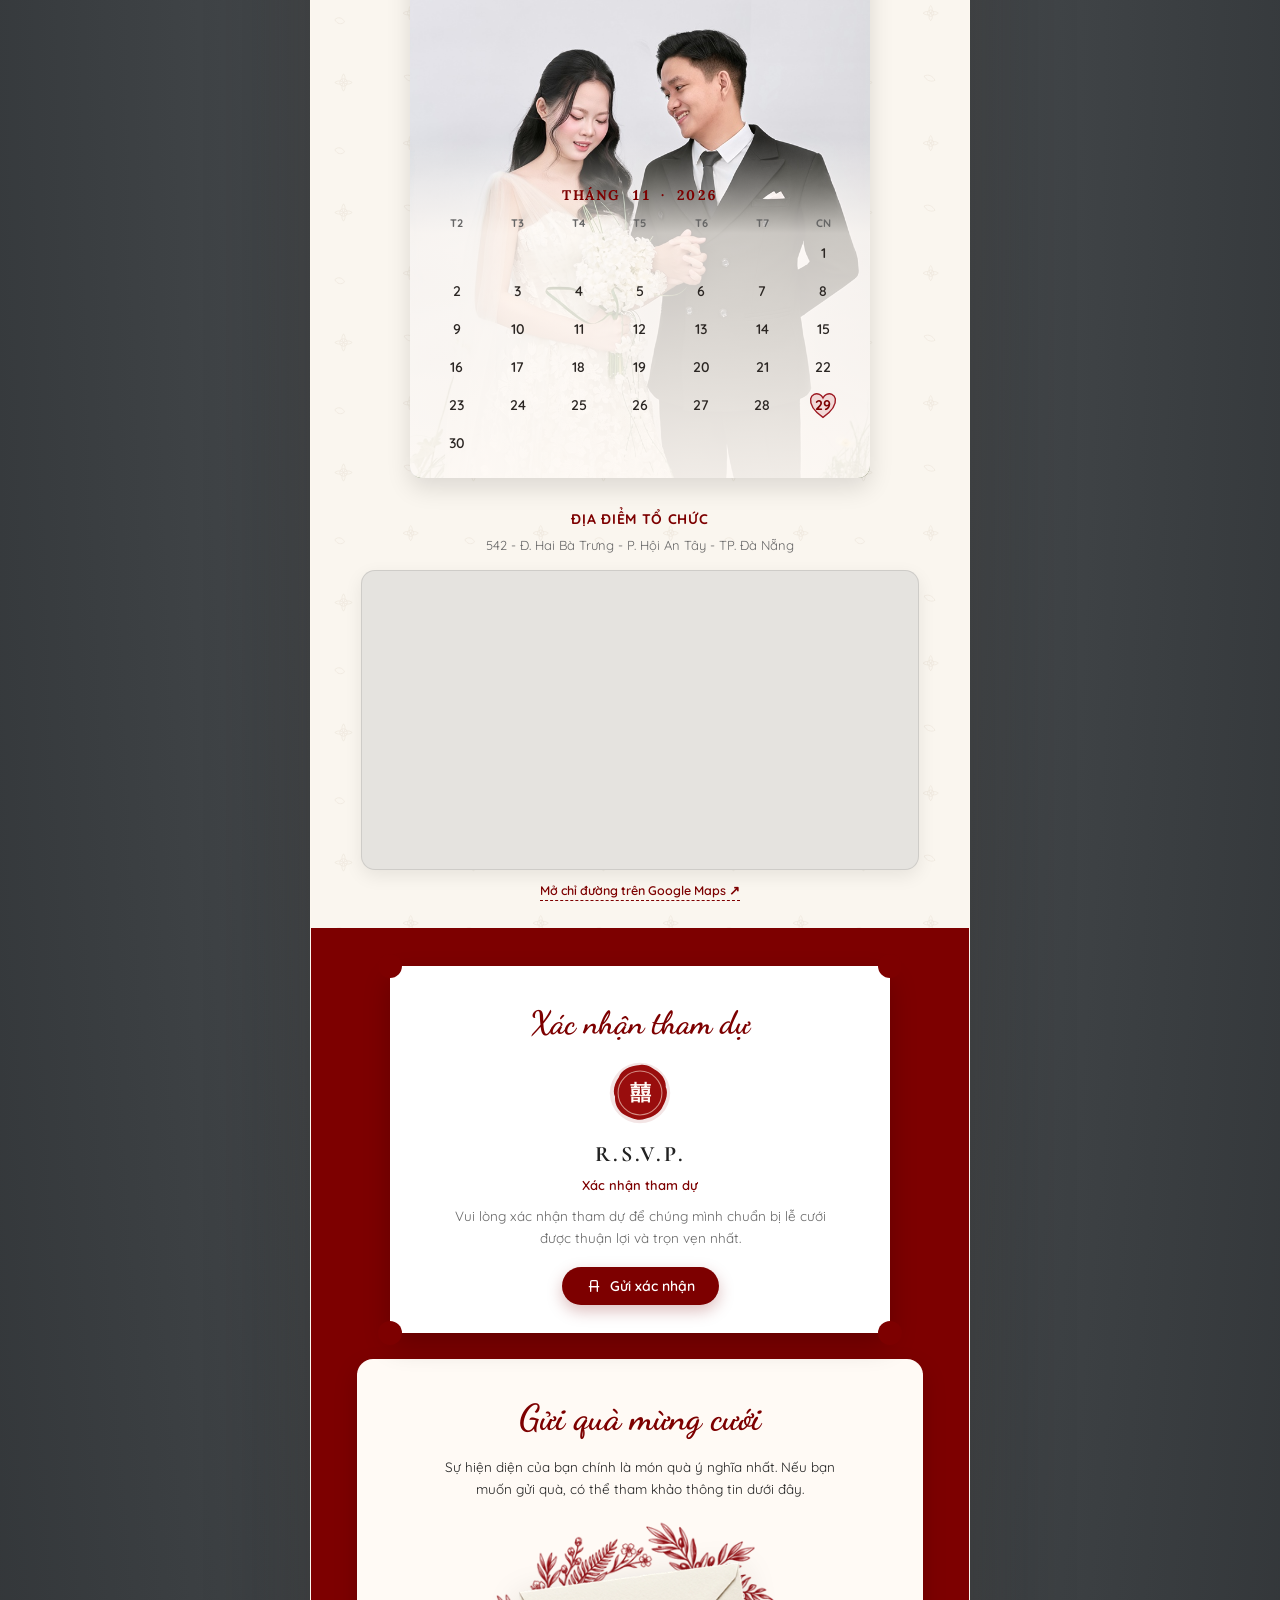
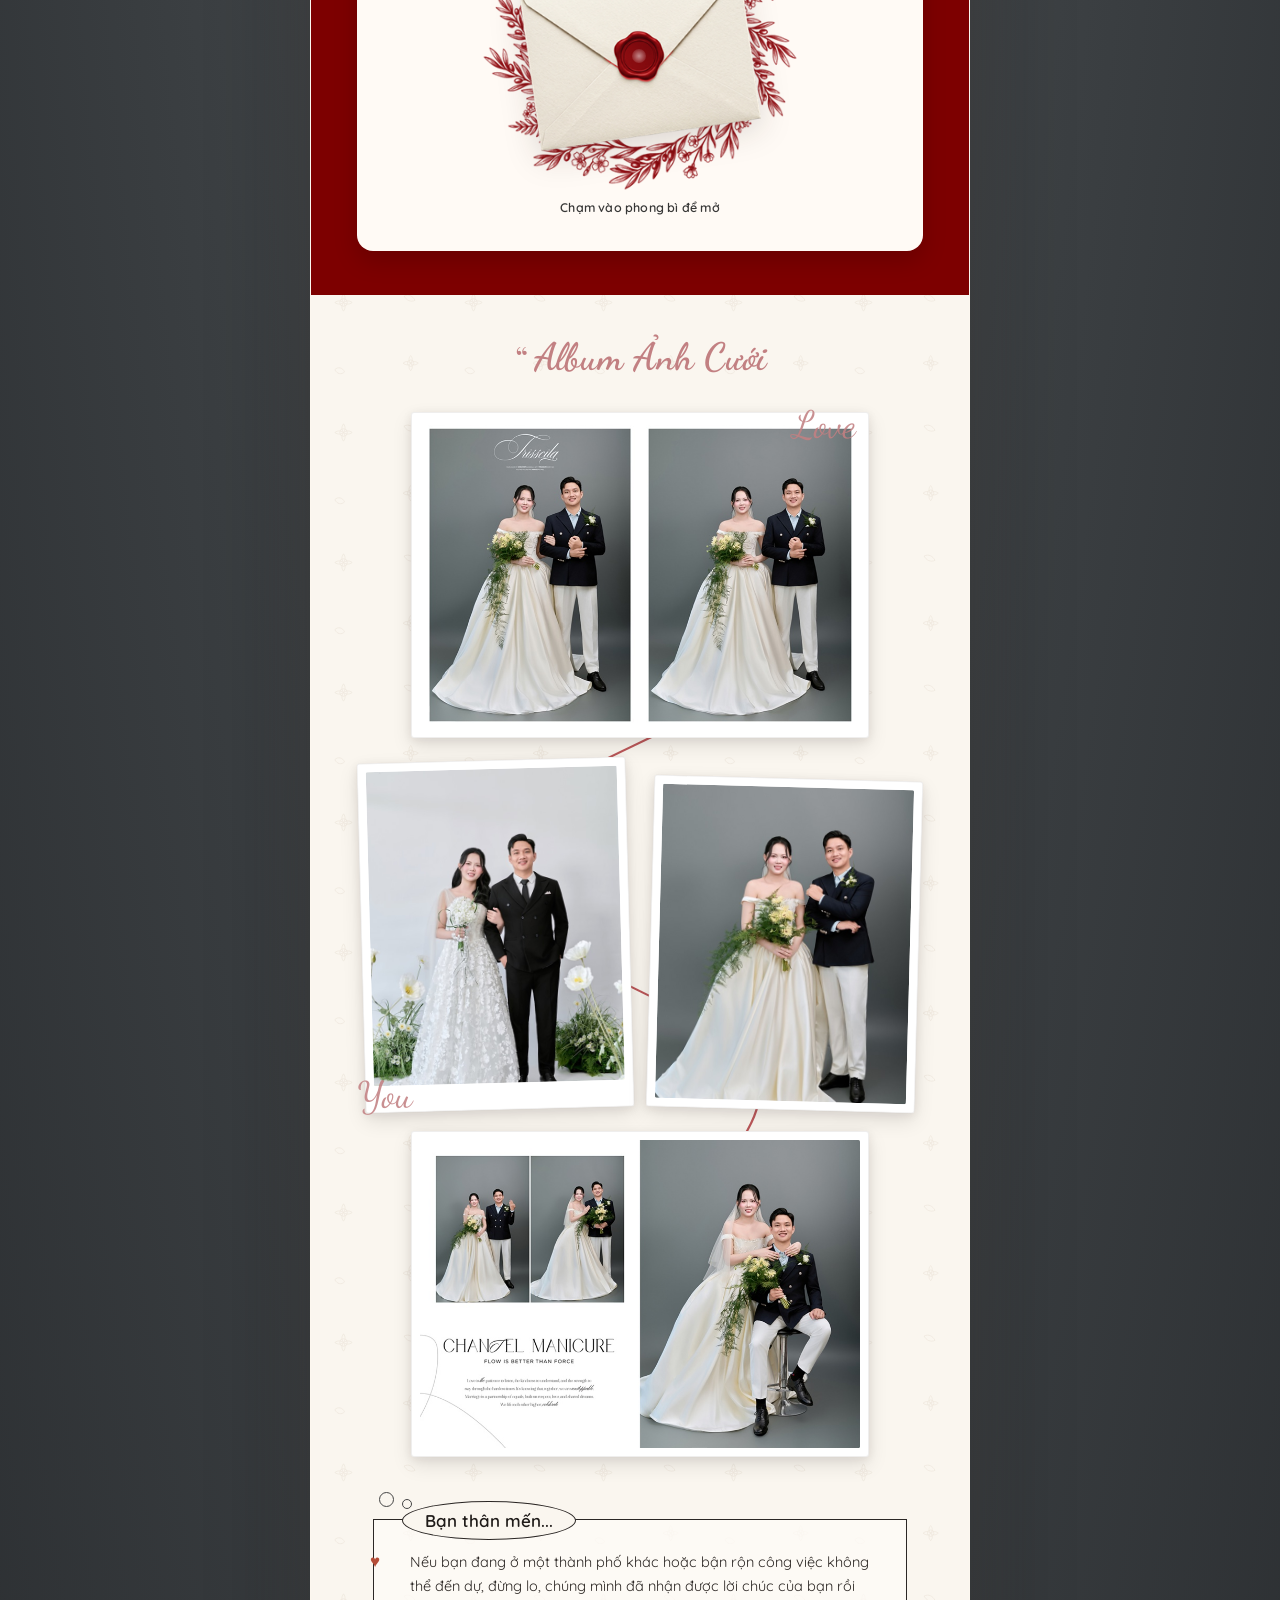
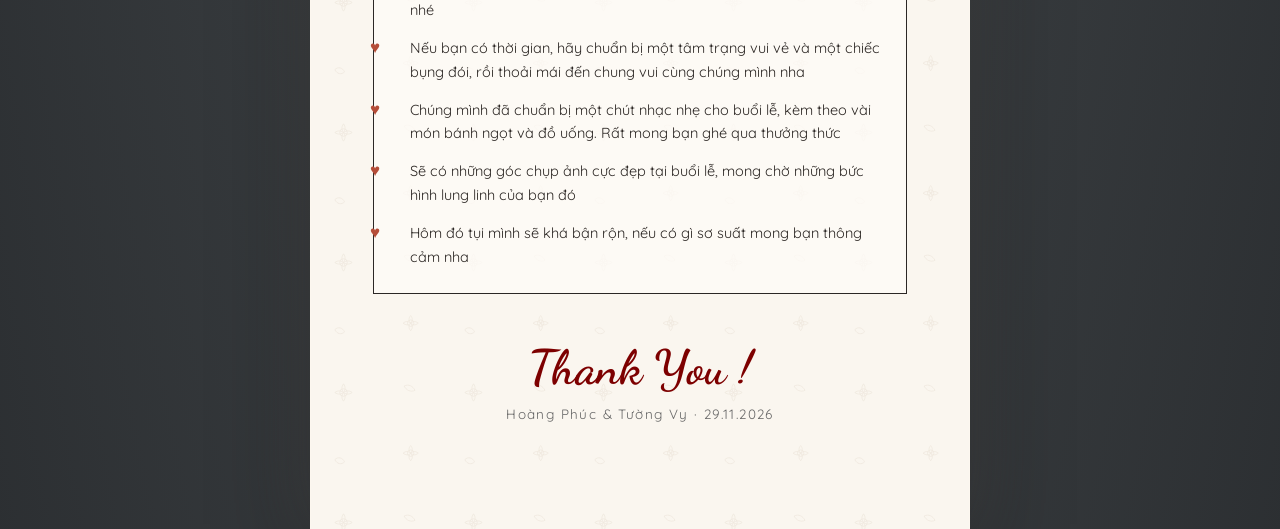
==== commit f1549cba: "push" ====
--- a/index.html
+++ b/index.html
@@ -20,7 +20,7 @@
   <link href="https://fonts.googleapis.com/css2?family=Charm:wght@400;700&family=Cormorant+Garamond:ital,wght@0,400;0,500;0,600;0,700;1,400;1,600&family=Dancing+Script:wght@600;700&family=Lora:ital,wght@0,500;0,600;0,700;1,400&family=Playfair+Display:ital,wght@0,400;0,500;0,600;0,700;1,400;1,600&family=Playwrite+VN:wght@200;300;400&family=Quicksand:wght@400;500;600;700&display=swap" rel="stylesheet">
 
   <!-- Custom Styles -->
-  <link rel="stylesheet" href="css/style.css?v=20261119a12">
+  <link rel="stylesheet" href="css/style.css?v=20261124a2">
   <script>
     (function () {
       var root = document.documentElement;
@@ -596,9 +596,9 @@
   <div class="toast-notice" id="toast-notice" role="status" aria-live="polite"></div>
 
   <!-- Scripts -->
-  <script src="js/config.js?v=20261119a12"></script>
+  <script src="js/config.js?v=20261124a2"></script>
   <script src="js/qr.js?v=20261119a7"></script>
   <script src="js/audio.js?v=20261118a4"></script>
-  <script src="js/main.js?v=20261119a12"></script>
+  <script src="js/main.js?v=20261124a2"></script>
 </body>
 </html>
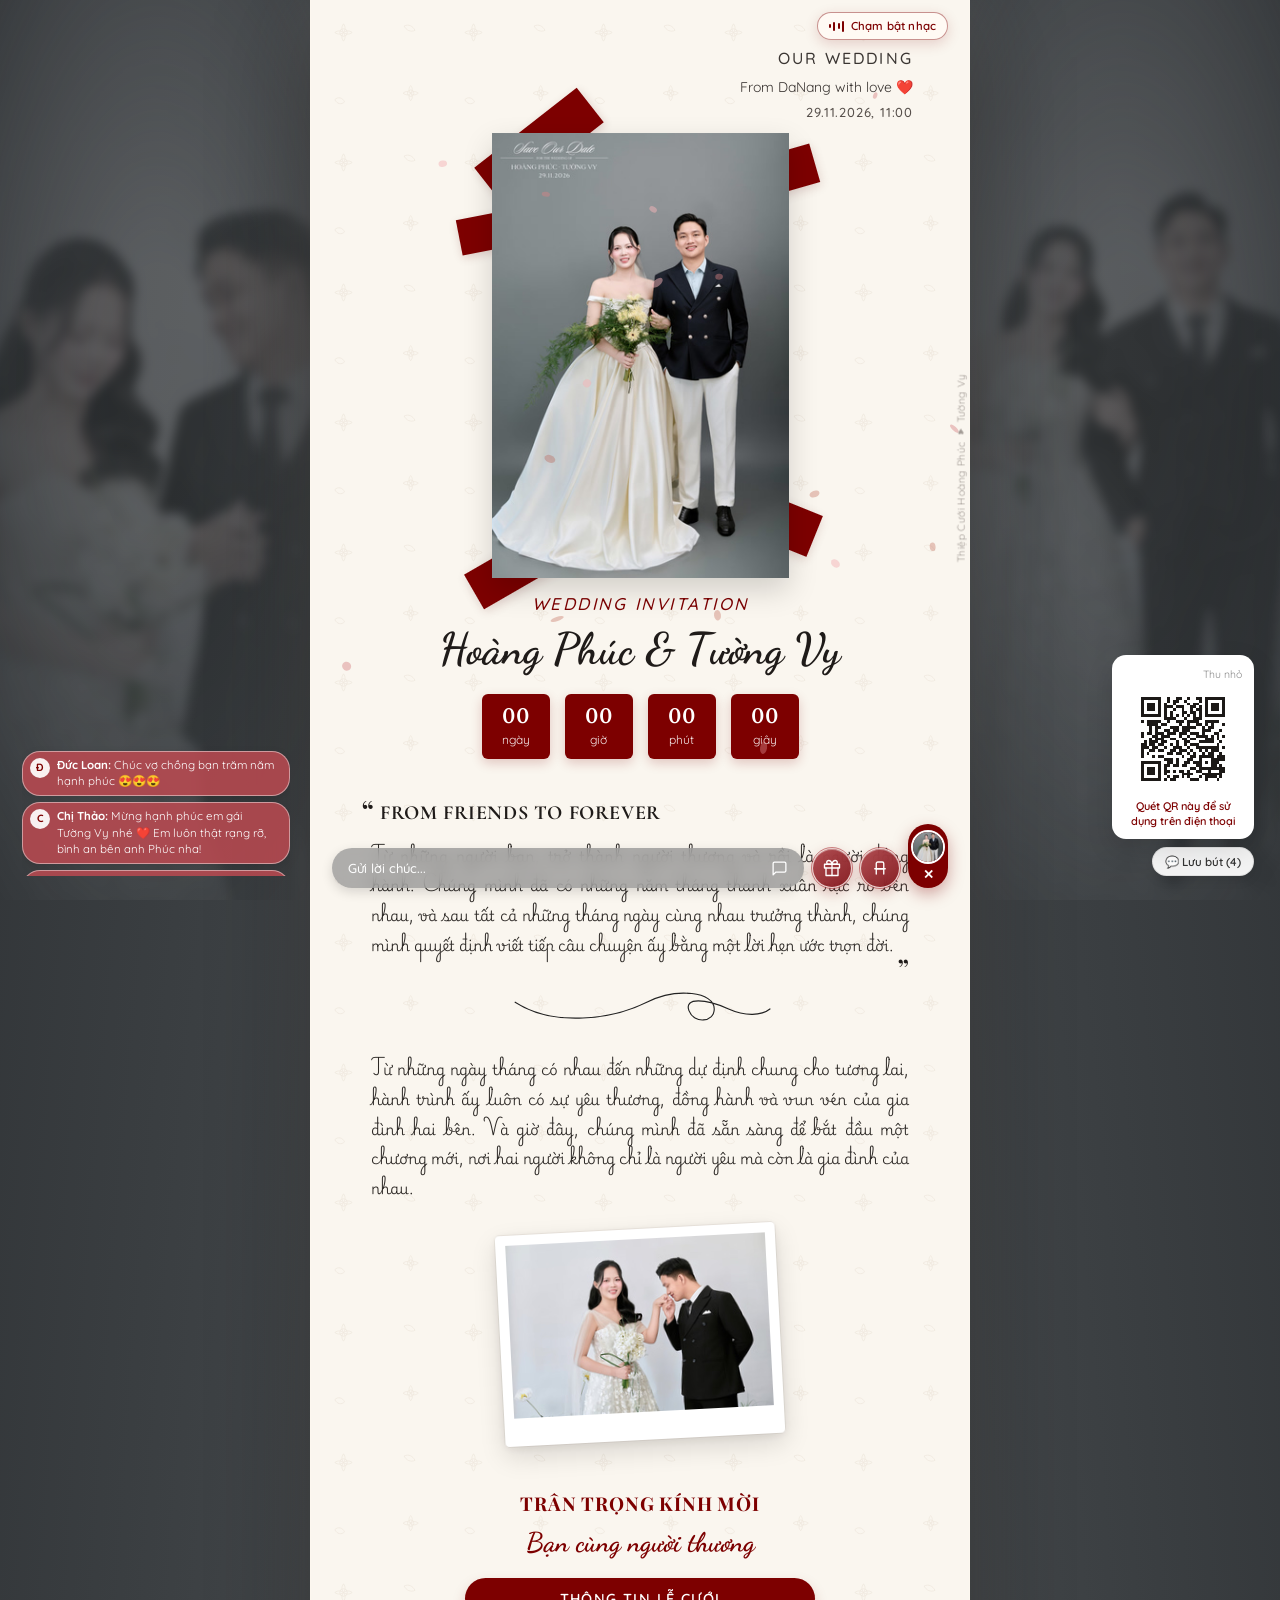
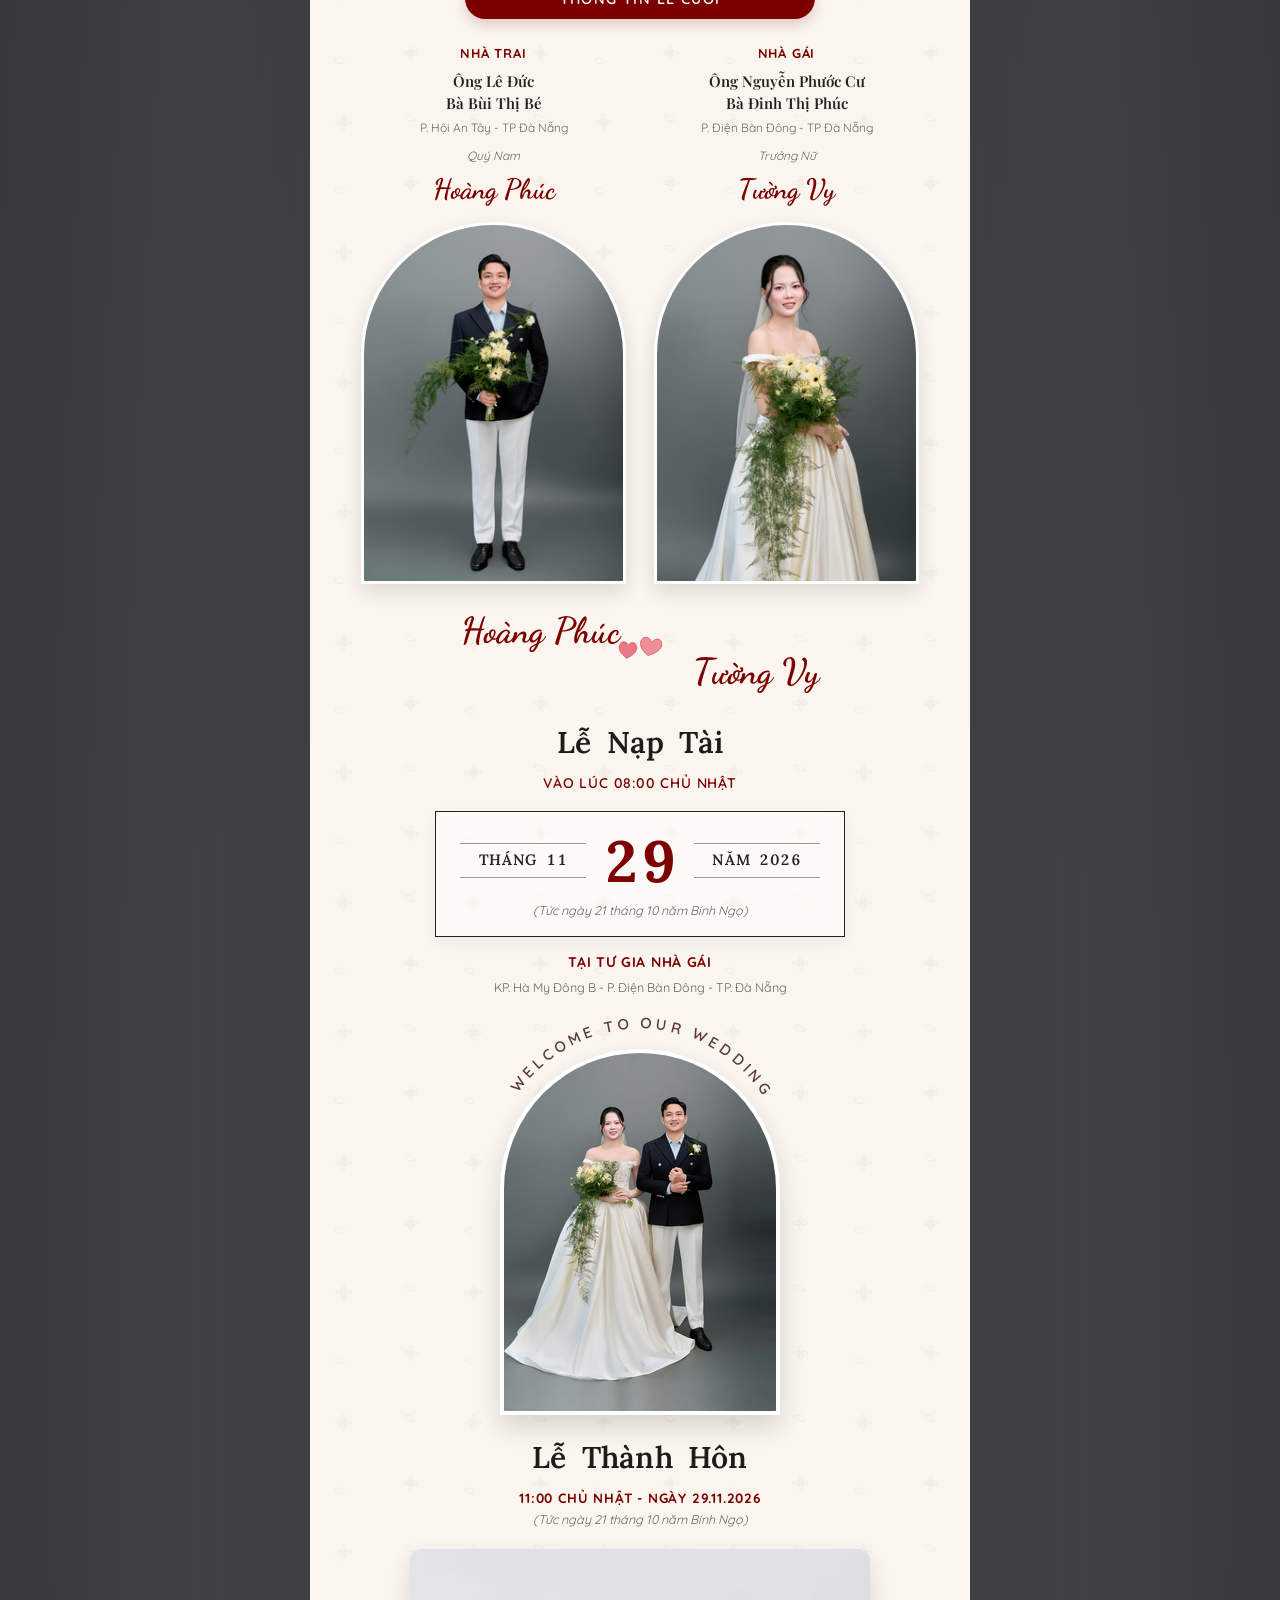
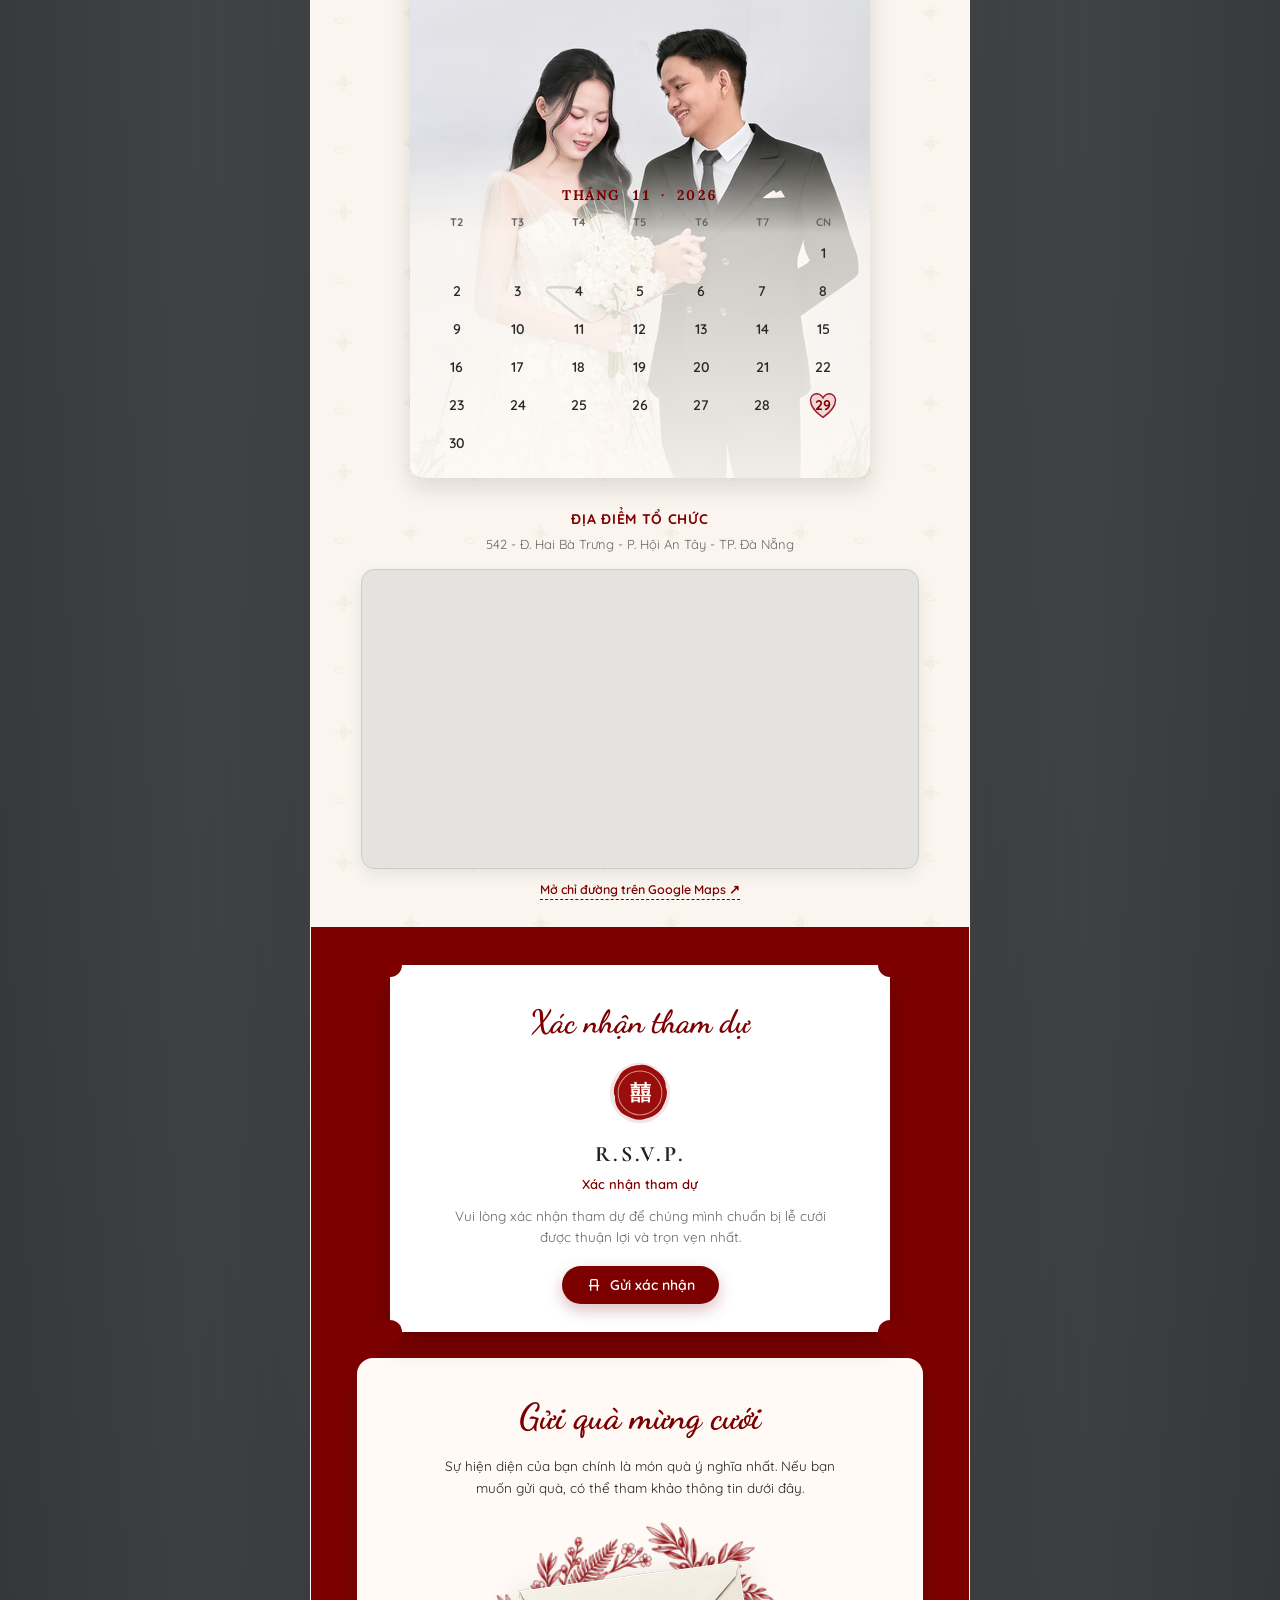
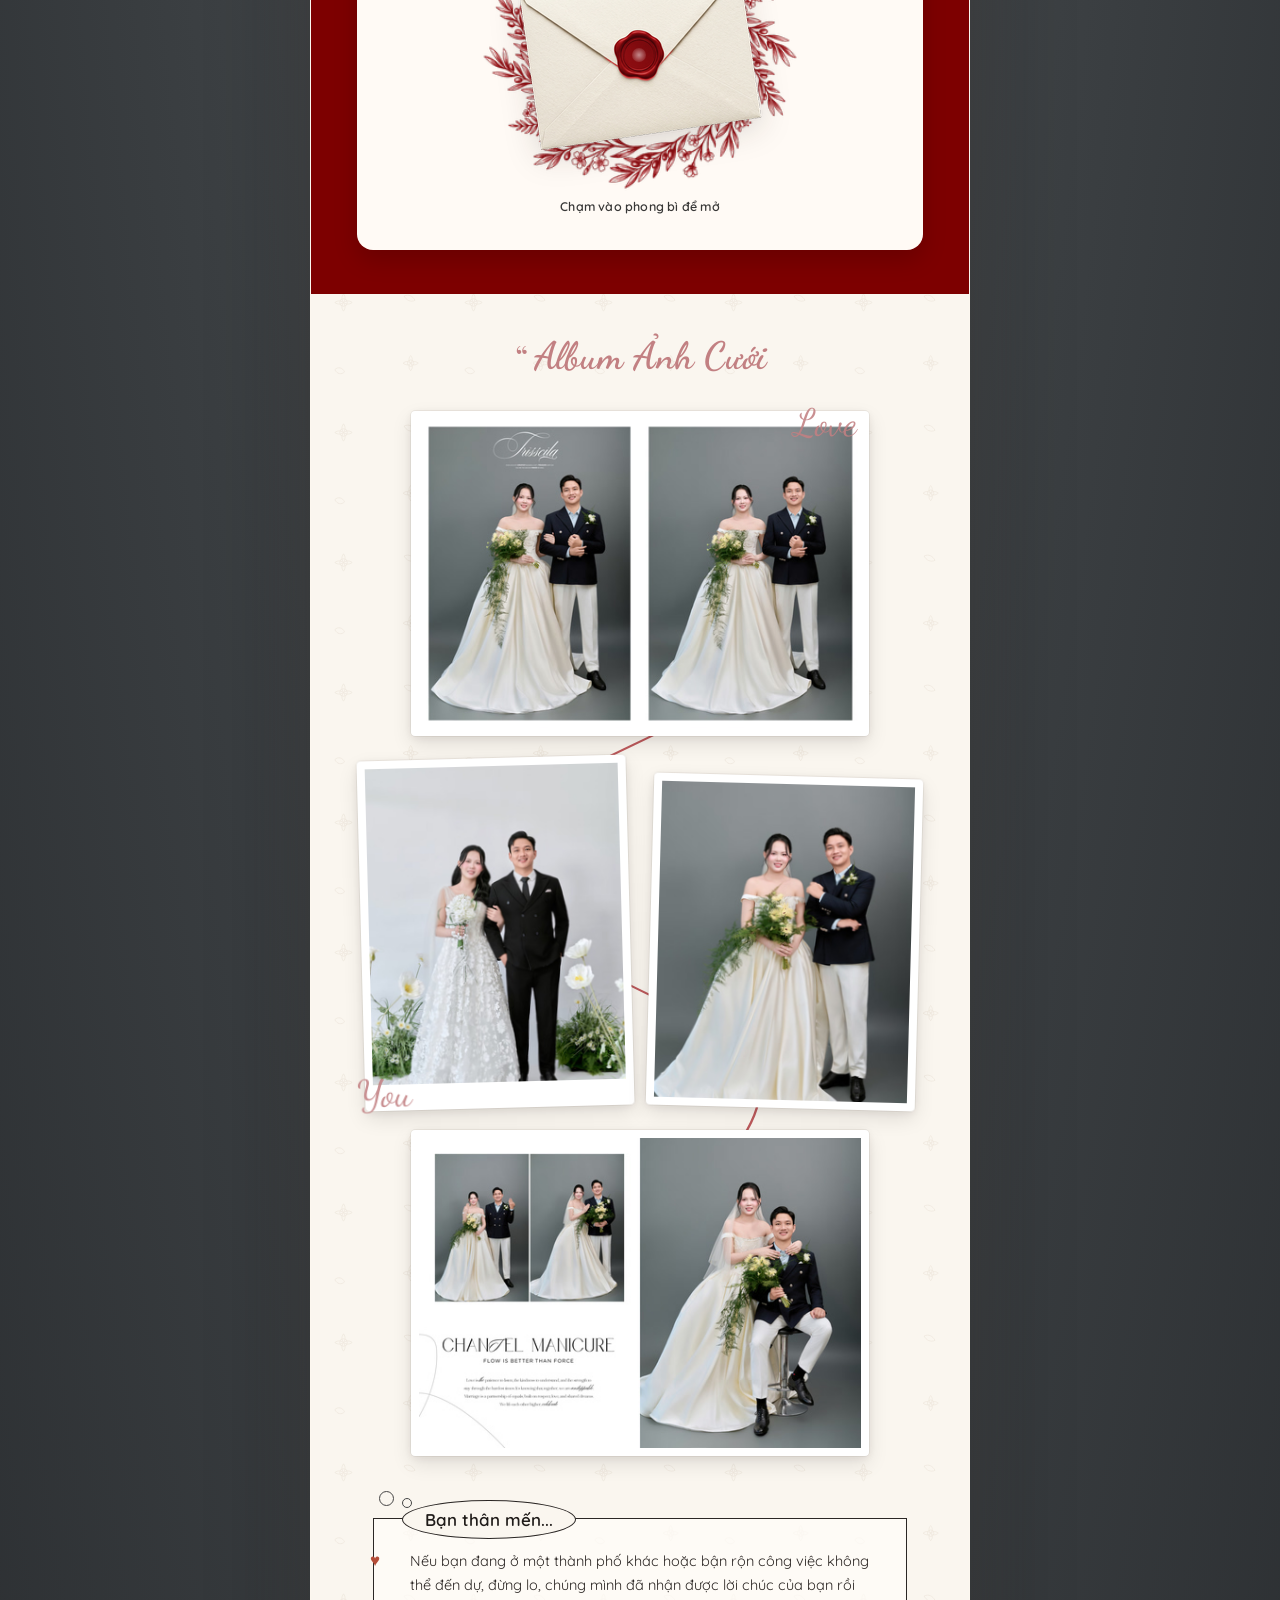
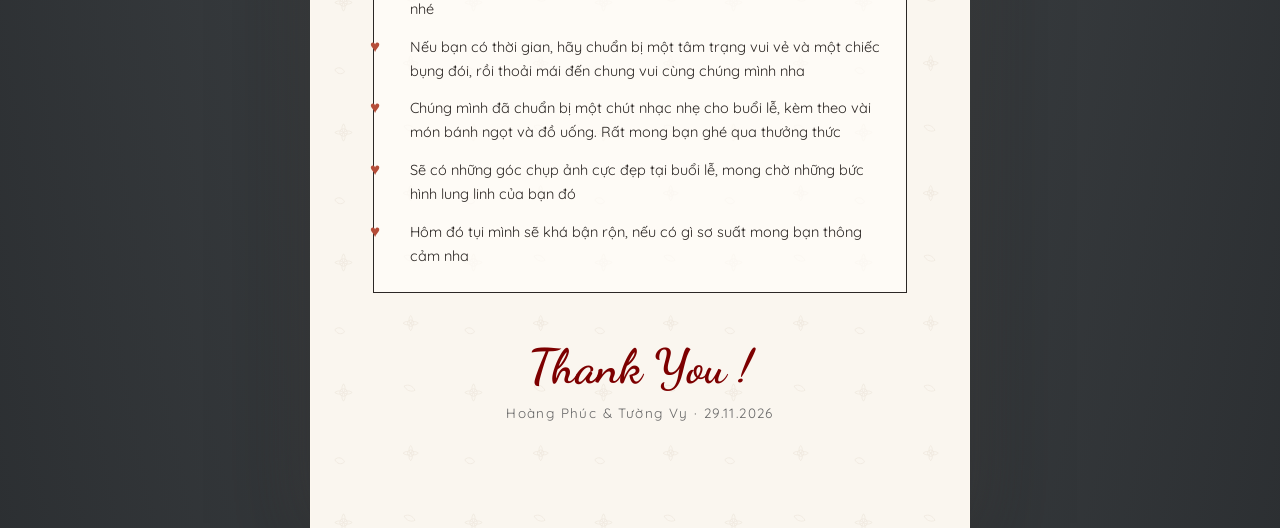
==== commit 62ffe7d3: "push" ====
--- a/index.html
+++ b/index.html
@@ -20,7 +20,7 @@
   <link href="https://fonts.googleapis.com/css2?family=Charm:wght@400;700&family=Cormorant+Garamond:ital,wght@0,400;0,500;0,600;0,700;1,400;1,600&family=Dancing+Script:wght@600;700&family=Lora:ital,wght@0,500;0,600;0,700;1,400&family=Playfair+Display:ital,wght@0,400;0,500;0,600;0,700;1,400;1,600&family=Playwrite+VN:wght@200;300;400&family=Quicksand:wght@400;500;600;700&display=swap" rel="stylesheet">
 
   <!-- Custom Styles -->
-  <link rel="stylesheet" href="css/style.css?v=20261124a2">
+  <link rel="stylesheet" href="css/style.css?v=20261125a1">
   <script>
     (function () {
       var root = document.documentElement;
@@ -100,7 +100,10 @@
           <span class="ribbon-scrap ribbon-4" aria-hidden="true"></span>
           <span class="ribbon-scrap ribbon-5" aria-hidden="true"></span>
           <div class="hero-photo-frame">
-            <img id="hero-photo" src="assets/images/hero-anhnen.jpg?v=20261115z20" srcset="assets/images/hero-anhnen.jpg?v=20261115z20 1x, assets/images/hero-anhnen-hd.jpg?v=20261115z20 2x" alt="Ảnh cưới Hoàng Phúc và Tường Vy" decoding="sync">
+            <picture>
+              <source data-pc-source media="(min-width: 1200px) and (max-resolution: 1.15dppx)" srcset="assets/images/hero-anhnen-pc.jpg?v=20261125a1">
+              <img id="hero-photo" src="assets/images/hero-anhnen.jpg?v=20261125a1" srcset="assets/images/hero-anhnen.jpg?v=20261125a1 500w, assets/images/hero-anhnen-hd.jpg?v=20261125a1 1080w" sizes="(max-width: 599px) 74vw, 312px" alt="Ảnh cưới Hoàng Phúc và Tường Vy" decoding="sync">
+            </picture>
           </div>
         </div>
 
@@ -153,7 +156,10 @@
 
         <div class="story-polaroid">
           <div class="polaroid-frame">
-            <img id="story-photo" src="assets/images/story-anh1.jpg?v=20261115z20" srcset="assets/images/story-anh1.jpg?v=20261115z20 1x, assets/images/story-anh1-hd.jpg?v=20261115z20 2x" alt="Khoảnh khắc tình yêu">
+            <picture>
+              <source data-pc-source media="(min-width: 1200px) and (max-resolution: 1.15dppx)" srcset="assets/images/story-anh1-pc.jpg?v=20261125a1">
+              <img id="story-photo" src="assets/images/story-anh1.jpg?v=20261125a1" srcset="assets/images/story-anh1.jpg?v=20261125a1 512w, assets/images/story-anh1-hd.jpg?v=20261125a1 960w" sizes="(max-width: 599px) 66vw, 260px" alt="Khoảnh khắc tình yêu">
+            </picture>
           </div>
         </div>
       </section>
@@ -179,7 +185,10 @@
             <p class="child-role" id="groom-role">Quý Nam</p>
             <p class="child-script-name" id="groom-short">Hoàng Phúc</p>
             <div class="arch-portrait">
-              <img id="groom-photo" src="assets/images/groom-anh2.jpg?v=20261115z20" srcset="assets/images/groom-anh2.jpg?v=20261115z20 1x, assets/images/groom-anh2-hd.jpg?v=20261115z20 2x" alt="Chú rể Hoàng Phúc">
+              <picture>
+                <source data-pc-source media="(min-width: 1200px) and (max-resolution: 1.15dppx)" srcset="assets/images/groom-anh2-pc.jpg?v=20261125a1">
+                <img id="groom-photo" src="assets/images/groom-anh2.jpg?v=20261125a1" srcset="assets/images/groom-anh2.jpg?v=20261125a1 500w, assets/images/groom-anh2-hd.jpg?v=20261125a1 1000w" sizes="(max-width: 599px) 44vw, 275px" alt="Chú rể Hoàng Phúc">
+              </picture>
             </div>
           </div>
 
@@ -194,7 +203,10 @@
             <p class="child-role" id="bride-role">Trưởng Nữ</p>
             <p class="child-script-name" id="bride-short">Tường Vy</p>
             <div class="arch-portrait">
-              <img id="bride-photo" src="assets/images/bride-anh3.jpg?v=20261115z20" srcset="assets/images/bride-anh3.jpg?v=20261115z20 1x, assets/images/bride-anh3-hd.jpg?v=20261115z20 2x" alt="Cô dâu Tường Vy">
+              <picture>
+                <source data-pc-source media="(min-width: 1200px) and (max-resolution: 1.15dppx)" srcset="assets/images/bride-anh3-pc.jpg?v=20261125a1">
+                <img id="bride-photo" src="assets/images/bride-anh3.jpg?v=20261125a1" srcset="assets/images/bride-anh3.jpg?v=20261125a1 500w, assets/images/bride-anh3-hd.jpg?v=20261125a1 1000w" sizes="(max-width: 599px) 44vw, 275px" alt="Cô dâu Tường Vy">
+              </picture>
             </div>
           </div>
         </div>
@@ -245,7 +257,10 @@
             </text>
           </svg>
           <div class="arch-welcome-frame">
-            <img id="arch-welcome-photo" src="assets/images/welcome-anh4.jpg?v=20261119a4" srcset="assets/images/welcome-anh4.jpg?v=20261119a4 1x, assets/images/welcome-anh4-hd.jpg?v=20261119a4 2x" alt="Welcome to our wedding">
+            <picture>
+              <source data-pc-source media="(min-width: 1200px) and (max-resolution: 1.15dppx)" srcset="assets/images/welcome-anh4-pc.jpg?v=20261125a1">
+              <img id="arch-welcome-photo" src="assets/images/welcome-anh4.jpg?v=20261125a1" srcset="assets/images/welcome-anh4.jpg?v=20261125a1 520w, assets/images/welcome-anh4-hd.jpg?v=20261125a1 1000w" sizes="(max-width: 599px) 64vw, 272px" alt="Welcome to our wedding">
+            </picture>
           </div>
         </div>
 
@@ -255,7 +270,10 @@
 
         <!-- Photo Card with Monthly Calendar Overlay -->
         <div class="calendar-photo-card">
-          <img id="calendar-bg-photo" src="assets/images/calendar-anh5.jpg?v=20261115z20" srcset="assets/images/calendar-anh5.jpg?v=20261115z20 1x, assets/images/calendar-anh5-hd.jpg?v=20261115z20 2x" alt="Lịch ngày cưới">
+          <picture>
+            <source data-pc-source media="(min-width: 1200px) and (max-resolution: 1.15dppx)" srcset="assets/images/calendar-anh5-pc.jpg?v=20261125a1">
+            <img id="calendar-bg-photo" src="assets/images/calendar-anh5.jpg?v=20261125a1" srcset="assets/images/calendar-anh5.jpg?v=20261125a1 850w, assets/images/calendar-anh5-hd.jpg?v=20261125a1 1440w" sizes="(max-width: 599px) 90vw, 460px" alt="Lịch ngày cưới">
+          </picture>
           <div class="calendar-overlay-wash">
             <div class="calendar-month-header" id="calendar-month-label">THÁNG 11 · 2026</div>
             <div class="calendar-weekdays">
@@ -337,21 +355,29 @@
               aria-label="Chạm vào phong bì để xem thông tin mừng cưới"
             >
               <span class="gift-envelope-scene" aria-hidden="true">
-                <img
-                  class="gift-wreath-img"
-                  src="assets/images/gift-wreath.png?v=20261118a2"
-                  srcset="assets/images/gift-wreath.png?v=20261118a2 1x, assets/images/gift-wreath-hd.png?v=20261118a2 2x"
-                  alt=""
-                  decoding="async"
-                >
-                <span class="env-wobble-wrap">
+                <picture>
+                  <source data-pc-source media="(min-width: 1200px) and (max-resolution: 1.15dppx)" srcset="assets/images/gift-wreath-pc.png?v=20261125a1">
                   <img
-                    class="gift-envelope-img"
-                    src="assets/images/gift-envelope.png?v=20261118a2"
-                    srcset="assets/images/gift-envelope.png?v=20261118a2 1x, assets/images/gift-envelope-hd.png?v=20261118a2 2x"
+                    class="gift-wreath-img"
+                    src="assets/images/gift-wreath.png?v=20261125a1"
+                    srcset="assets/images/gift-wreath.png?v=20261125a1 360w, assets/images/gift-wreath-hd.png?v=20261125a1 720w"
+                    sizes="(max-width: 599px) 84vw, 320px"
                     alt=""
                     decoding="async"
                   >
+                </picture>
+                <span class="env-wobble-wrap">
+                  <picture>
+                    <source data-pc-source media="(min-width: 1200px) and (max-resolution: 1.15dppx)" srcset="assets/images/gift-envelope-pc.png?v=20261125a1">
+                    <img
+                      class="gift-envelope-img"
+                      src="assets/images/gift-envelope.png?v=20261125a1"
+                      srcset="assets/images/gift-envelope.png?v=20261125a1 320w, assets/images/gift-envelope-hd.png?v=20261125a1 640w"
+                      sizes="(max-width: 599px) 66vw, 250px"
+                      alt=""
+                      decoding="async"
+                    >
+                  </picture>
                   <span class="env-seal-ripple">
                     <i></i>
                     <i></i>
@@ -441,7 +467,10 @@
         </div>
 
         <button type="button" class="tb-toggle-capsule" id="btn-toggle-toolbar" title="Đóng / Mở thanh công cụ" aria-label="Đóng hoặc mở thanh công cụ">
-          <img class="tb-avatar" id="tb-avatar-img" src="assets/images/hero-thumb.jpg?v=20261115z20" srcset="assets/images/hero-thumb.jpg?v=20261115z20 1x, assets/images/hero-thumb-hd.jpg?v=20261115z20 2x" alt="">
+          <picture>
+            <source data-pc-source media="(min-width: 1200px) and (max-resolution: 1.15dppx)" srcset="assets/images/hero-thumb-pc.jpg?v=20261125a1">
+            <img class="tb-avatar" id="tb-avatar-img" src="assets/images/hero-thumb.jpg?v=20261125a1" srcset="assets/images/hero-thumb.jpg?v=20261125a1 68w, assets/images/hero-thumb-hd.jpg?v=20261125a1 240w" sizes="34px" alt="">
+          </picture>
           <span class="tb-close-icon" id="tb-toggle-icon">✕</span>
         </button>
       </div>
@@ -596,9 +625,9 @@
   <div class="toast-notice" id="toast-notice" role="status" aria-live="polite"></div>
 
   <!-- Scripts -->
-  <script src="js/config.js?v=20261124a2"></script>
+  <script src="js/config.js?v=20261125a1"></script>
   <script src="js/qr.js?v=20261119a7"></script>
   <script src="js/audio.js?v=20261118a4"></script>
-  <script src="js/main.js?v=20261124a2"></script>
+  <script src="js/main.js?v=20261125a1"></script>
 </body>
 </html>
--- a/css/style.css
+++ b/css/style.css
@@ -57,6 +57,11 @@
 img {
   display: block;
   max-width: 100%;
+  image-rendering: auto;
+}
+
+picture {
+  display: contents;
 }
 
 button,
@@ -608,16 +613,22 @@
 .story-polaroid {
   width: 240px;
   margin: 26px auto 8px;
-  transform: rotate(-3deg);
-  outline: 1px solid rgba(255, 255, 255, 0.01);
+  transform: rotate(-3deg) translateZ(0);
+  outline: 1px solid transparent;
+  -webkit-backface-visibility: hidden;
+  backface-visibility: hidden;
+  will-change: transform;
 }
 
 .polaroid-frame {
   background: #ffffff;
   padding: 10px 10px 28px;
-  border-radius: 3px;
-  border: 1px solid rgba(60, 44, 36, 0.08);
-  box-shadow: 0 2px 10px rgba(45, 30, 22, 0.08), 0 10px 26px rgba(0, 0, 0, 0.13);
+  border-radius: 4px;
+  border: none;
+  box-shadow:
+    0 0 0 0.75px rgba(60, 44, 36, 0.08),
+    0 2px 10px rgba(45, 30, 22, 0.08),
+    0 10px 26px rgba(0, 0, 0, 0.13);
 }
 
 .polaroid-frame img {
@@ -625,6 +636,7 @@
   aspect-ratio: 3 / 2;
   object-fit: cover;
   object-position: center top;
+  outline: 1px solid transparent;
 }
 
 /* ==========================================================================
@@ -726,11 +738,13 @@
 }
 
 .arch-portrait {
+  position: relative;
   width: 100%;
   aspect-ratio: 3 / 4.1;
   border-radius: 999px 999px 12px 12px;
   overflow: hidden;
-  border: 3px solid #ffffff;
+  background: #ffffff;
+  padding: 3px;
   box-shadow: 0 8px 20px rgba(0, 0, 0, 0.12);
   margin-bottom: 0;
 }
@@ -738,6 +752,7 @@
 .arch-portrait img {
   width: 100%;
   height: 100%;
+  border-radius: 996px 996px 9px 9px;
   object-fit: cover;
   object-position: top center;
 }
@@ -895,18 +910,21 @@
 }
 
 .arch-welcome-frame {
+  position: relative;
   width: 230px;
   height: 300px;
   margin: 0 auto;
   border-radius: 999px 999px 10px 10px;
   overflow: hidden;
-  border: 4px solid #ffffff;
+  background: #ffffff;
+  padding: 4px;
   box-shadow: 0 12px 26px rgba(0, 0, 0, 0.14);
 }
 
 .arch-welcome-frame img {
   width: 100%;
   height: 100%;
+  border-radius: 995px 995px 6px 6px;
   object-fit: cover;
   object-position: center center;
 }
@@ -1263,6 +1281,9 @@
   display: block;
   pointer-events: none;
   user-select: none;
+  outline: 1px solid transparent;
+  -webkit-backface-visibility: hidden;
+  backface-visibility: hidden;
 }
 
 .env-wobble-wrap {
@@ -1274,6 +1295,8 @@
   transform-origin: center center;
   animation: envWobble 2.3s ease-in-out infinite;
   will-change: transform;
+  -webkit-backface-visibility: hidden;
+  backface-visibility: hidden;
 }
 
 .gift-envelope-img {
@@ -1283,6 +1306,9 @@
   filter: drop-shadow(0 8px 16px rgba(24, 18, 14, 0.16));
   pointer-events: none;
   user-select: none;
+  outline: 1px solid transparent;
+  -webkit-backface-visibility: hidden;
+  backface-visibility: hidden;
 }
 
 @keyframes envWobble {
@@ -1602,15 +1628,21 @@
   cursor: pointer;
   background: #ffffff;
   padding: 6px;
-  border-radius: 3px;
-  border: 1px solid rgba(60, 44, 36, 0.08);
-  box-shadow: 0 2px 10px rgba(45, 30, 22, 0.08), 0 8px 20px rgba(0, 0, 0, 0.1);
+  border-radius: 4px;
+  border: none;
+  box-shadow:
+    0 0 0 0.75px rgba(60, 44, 36, 0.08),
+    0 2px 10px rgba(45, 30, 22, 0.08),
+    0 8px 20px rgba(0, 0, 0, 0.1);
   transition: transform 0.28s ease, box-shadow 0.28s ease;
 }
 
 .album-tile:hover {
   transform: translateY(-3px) scale(1.015);
-  box-shadow: 0 4px 14px rgba(45, 30, 22, 0.1), 0 12px 26px rgba(0, 0, 0, 0.15);
+  box-shadow:
+    0 0 0 0.75px rgba(60, 44, 36, 0.1),
+    0 4px 14px rgba(45, 30, 22, 0.1),
+    0 12px 26px rgba(0, 0, 0, 0.15);
 }
 
 .album-tile.is-wide {
@@ -1620,14 +1652,20 @@
 }
 
 .album-tile.is-left {
-  transform: rotate(-1.5deg);
-  outline: 1px solid rgba(255, 255, 255, 0.01);
+  transform: rotate(-1.5deg) translateZ(0);
+  outline: 1px solid transparent;
+  -webkit-backface-visibility: hidden;
+  backface-visibility: hidden;
+  will-change: transform;
 }
 
 .album-tile.is-right {
-  transform: rotate(1.5deg);
+  transform: rotate(1.5deg) translateZ(0);
   margin-top: 18px;
-  outline: 1px solid rgba(255, 255, 255, 0.01);
+  outline: 1px solid transparent;
+  -webkit-backface-visibility: hidden;
+  backface-visibility: hidden;
+  will-change: transform;
 }
 
 .album-tile img {
@@ -1636,7 +1674,8 @@
   aspect-ratio: 4 / 5;
   object-fit: cover;
   object-position: 50% 42%;
-  border-radius: 1.5px;
+  border-radius: 0;
+  outline: 1px solid transparent;
 }
 
 .album-tile.is-wide img {
@@ -3069,7 +3108,7 @@
   }
 
   .hero-photo-stage {
-    width: clamp(230px, 33vh, 330px);
+    width: clamp(230px, 33vh, 312px);
     margin: 10px auto 12px;
   }
 
